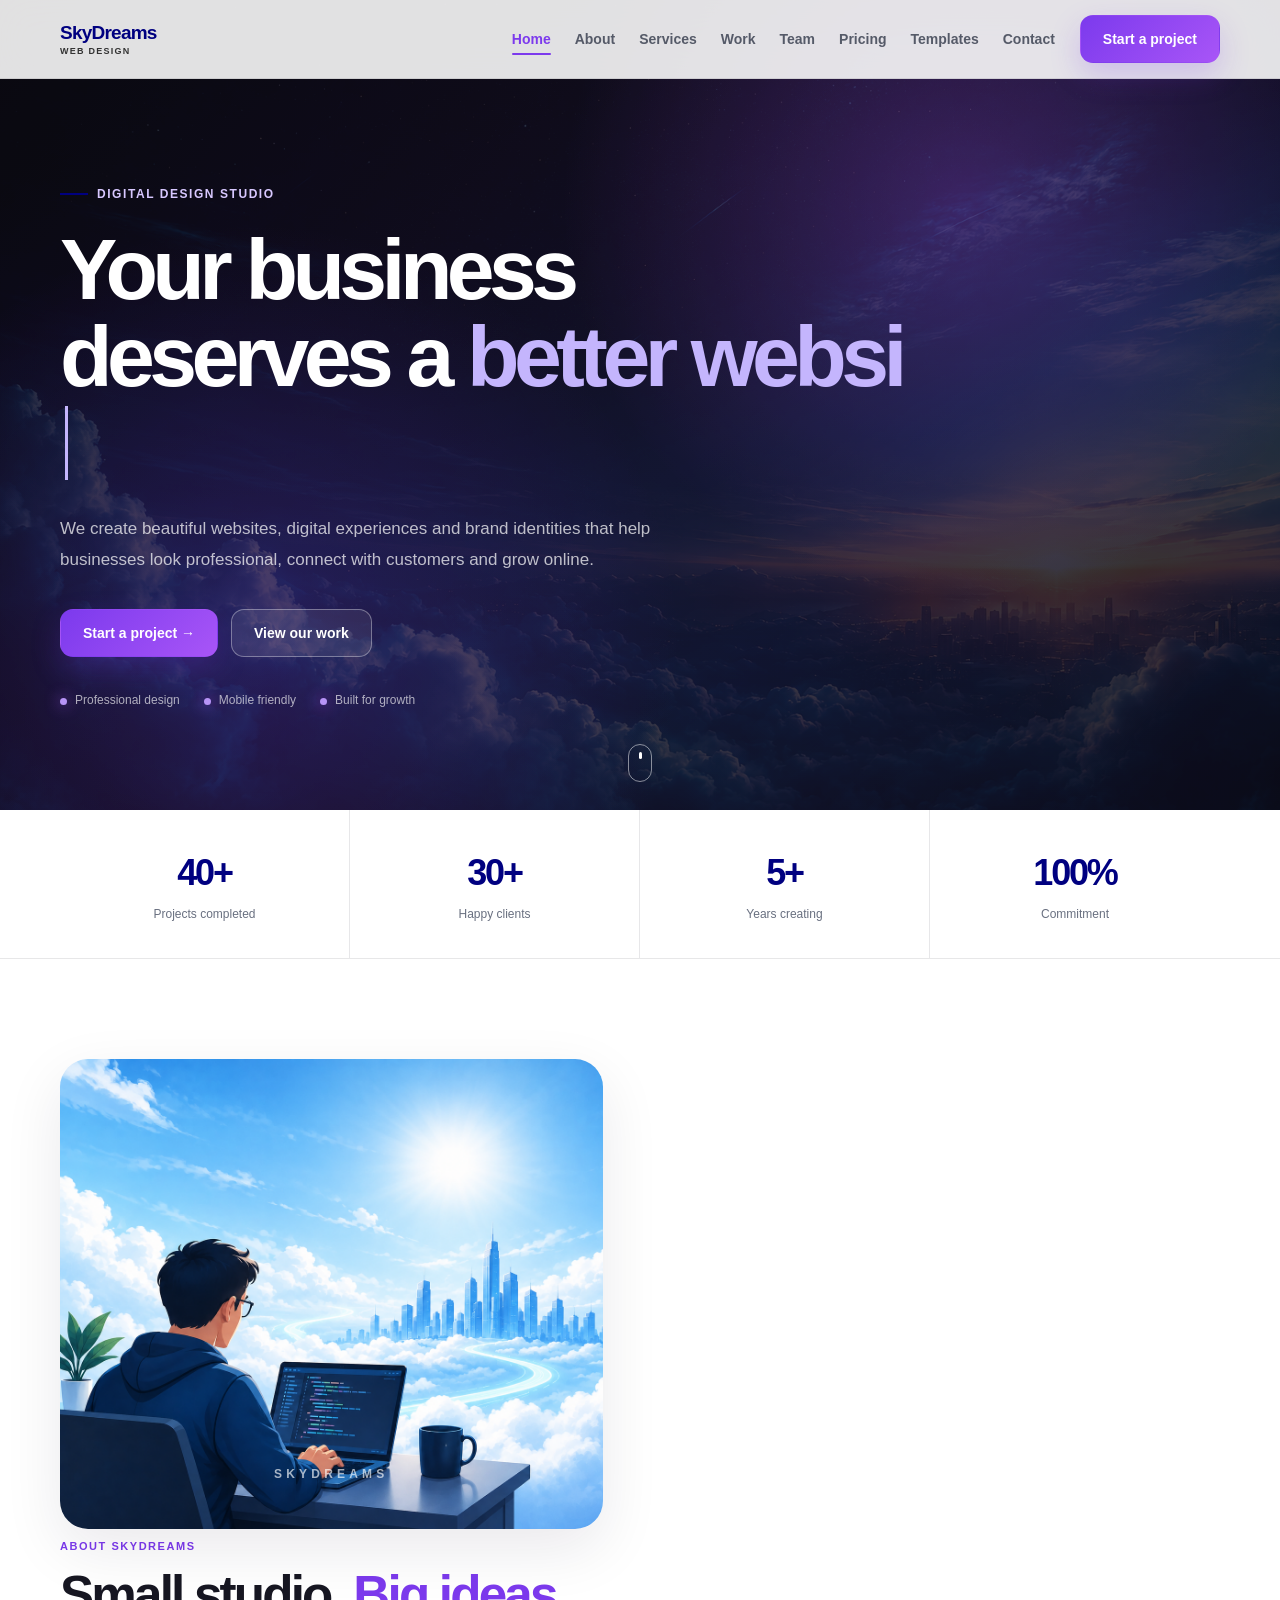
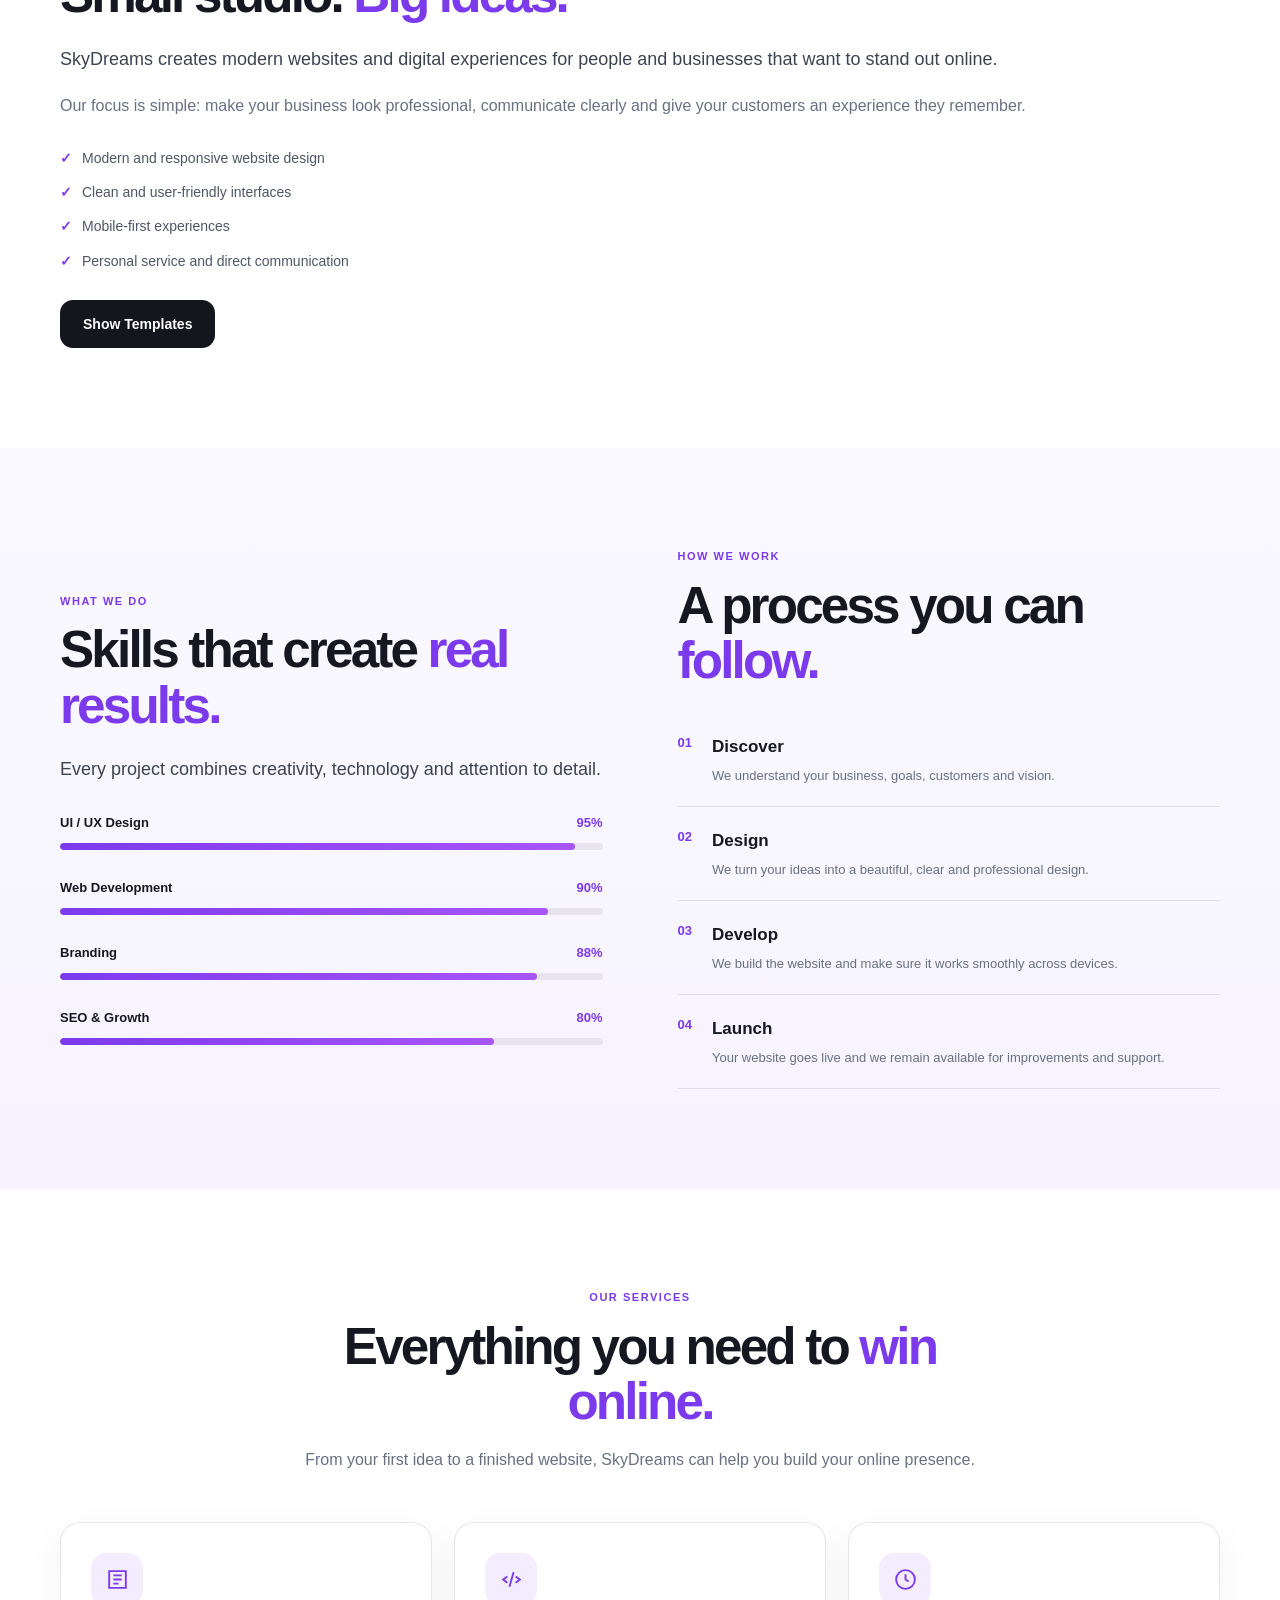
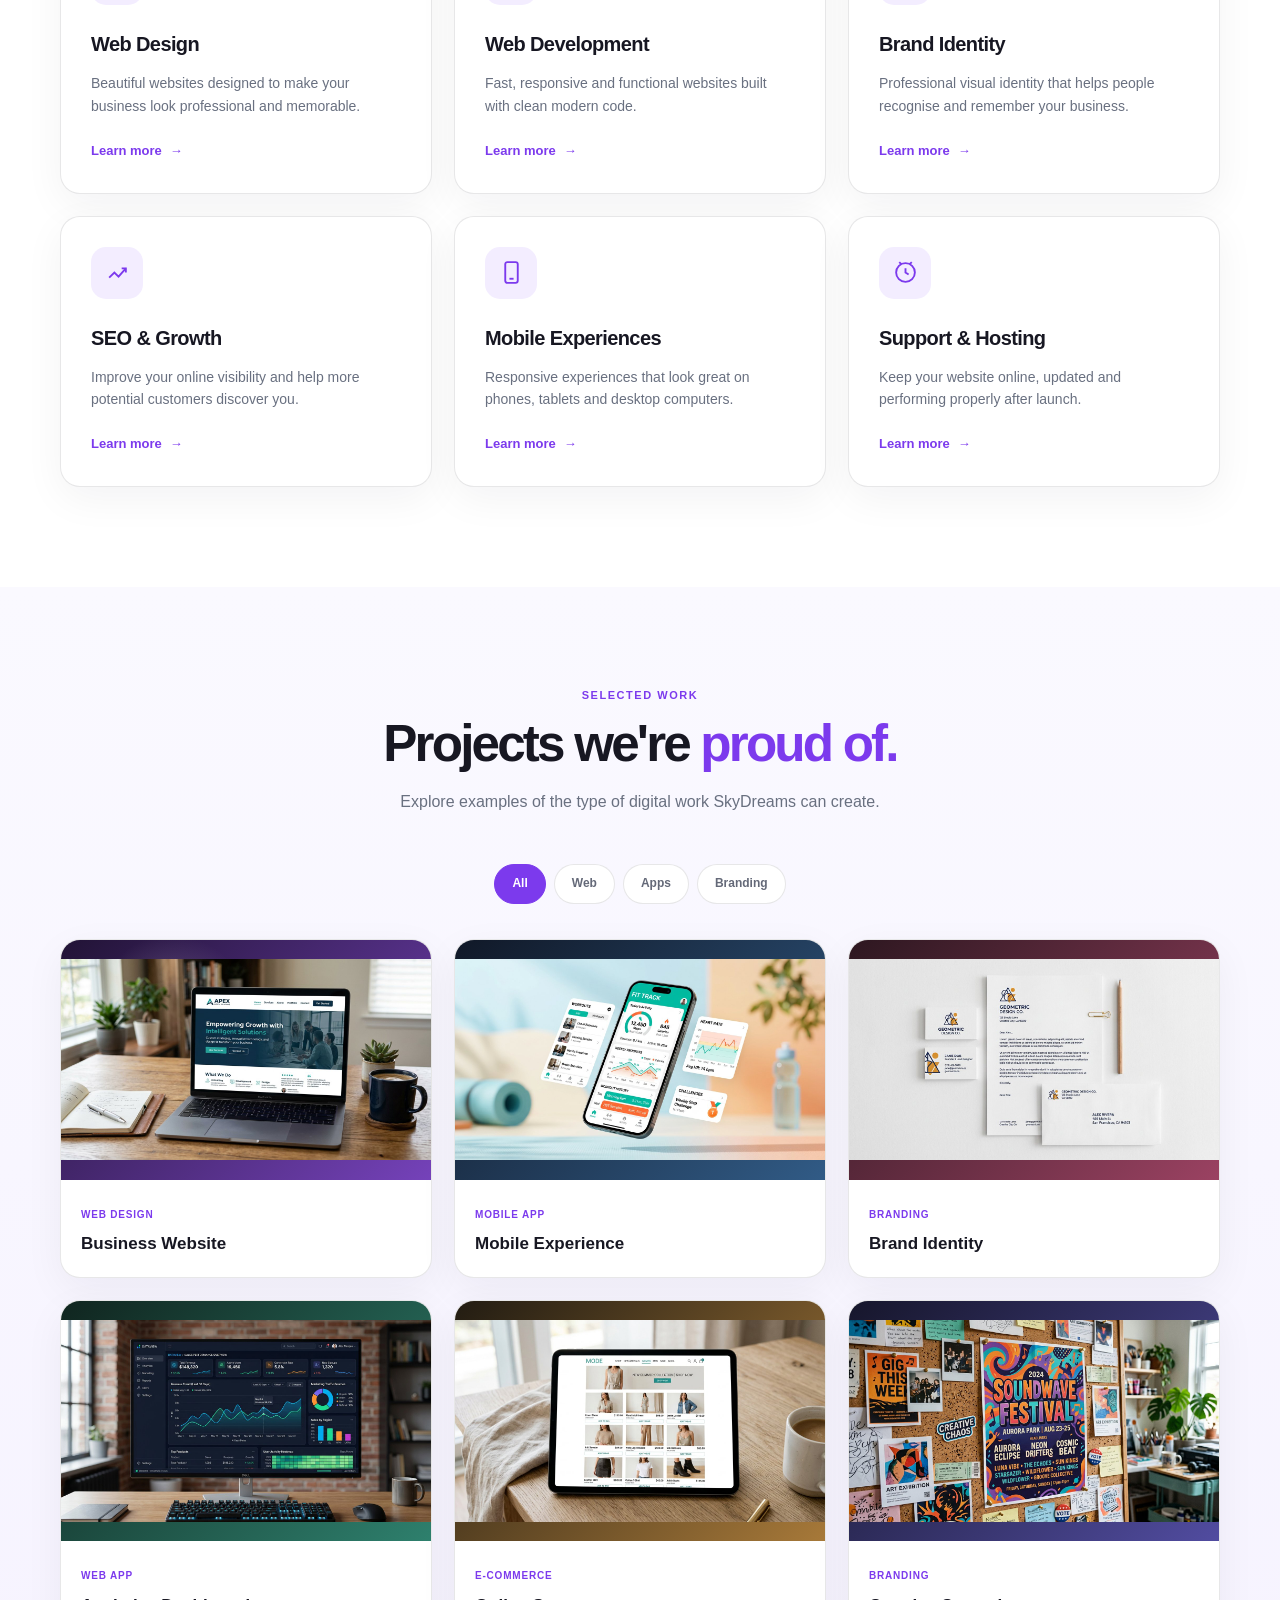
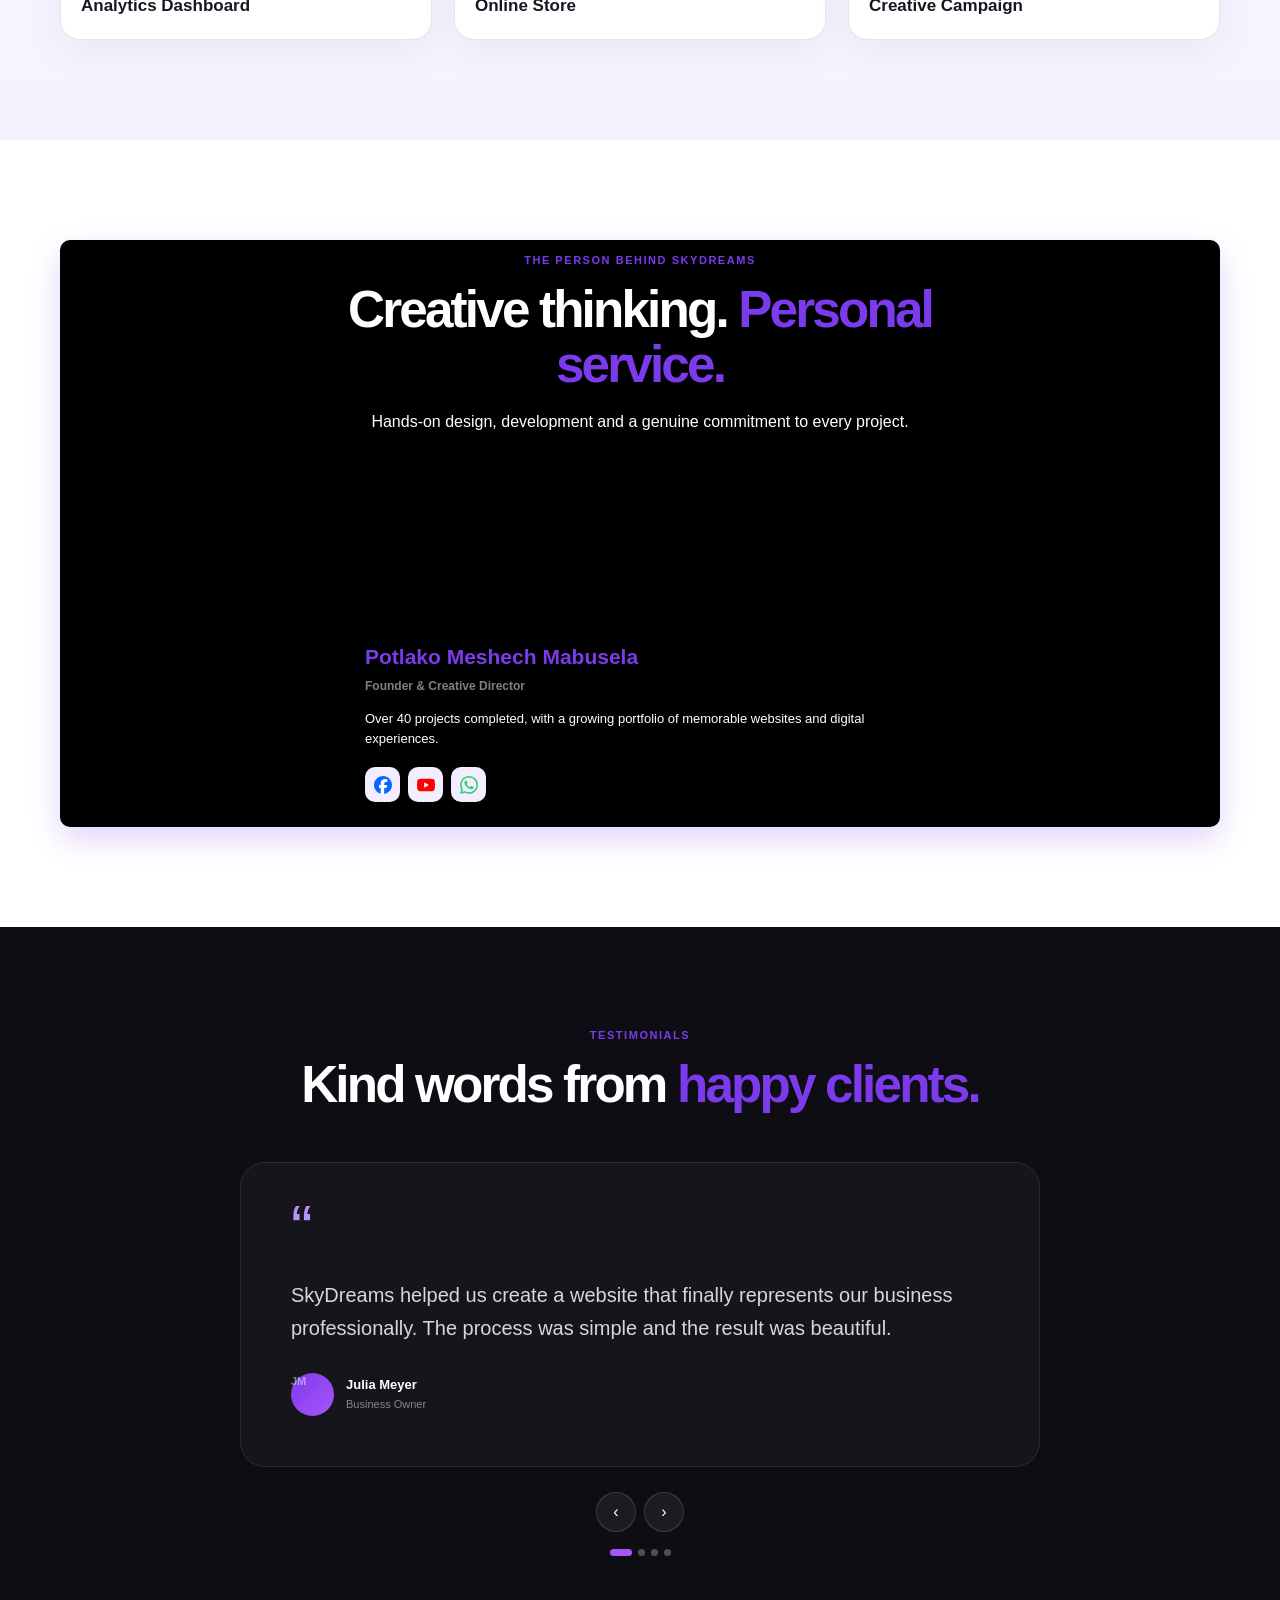
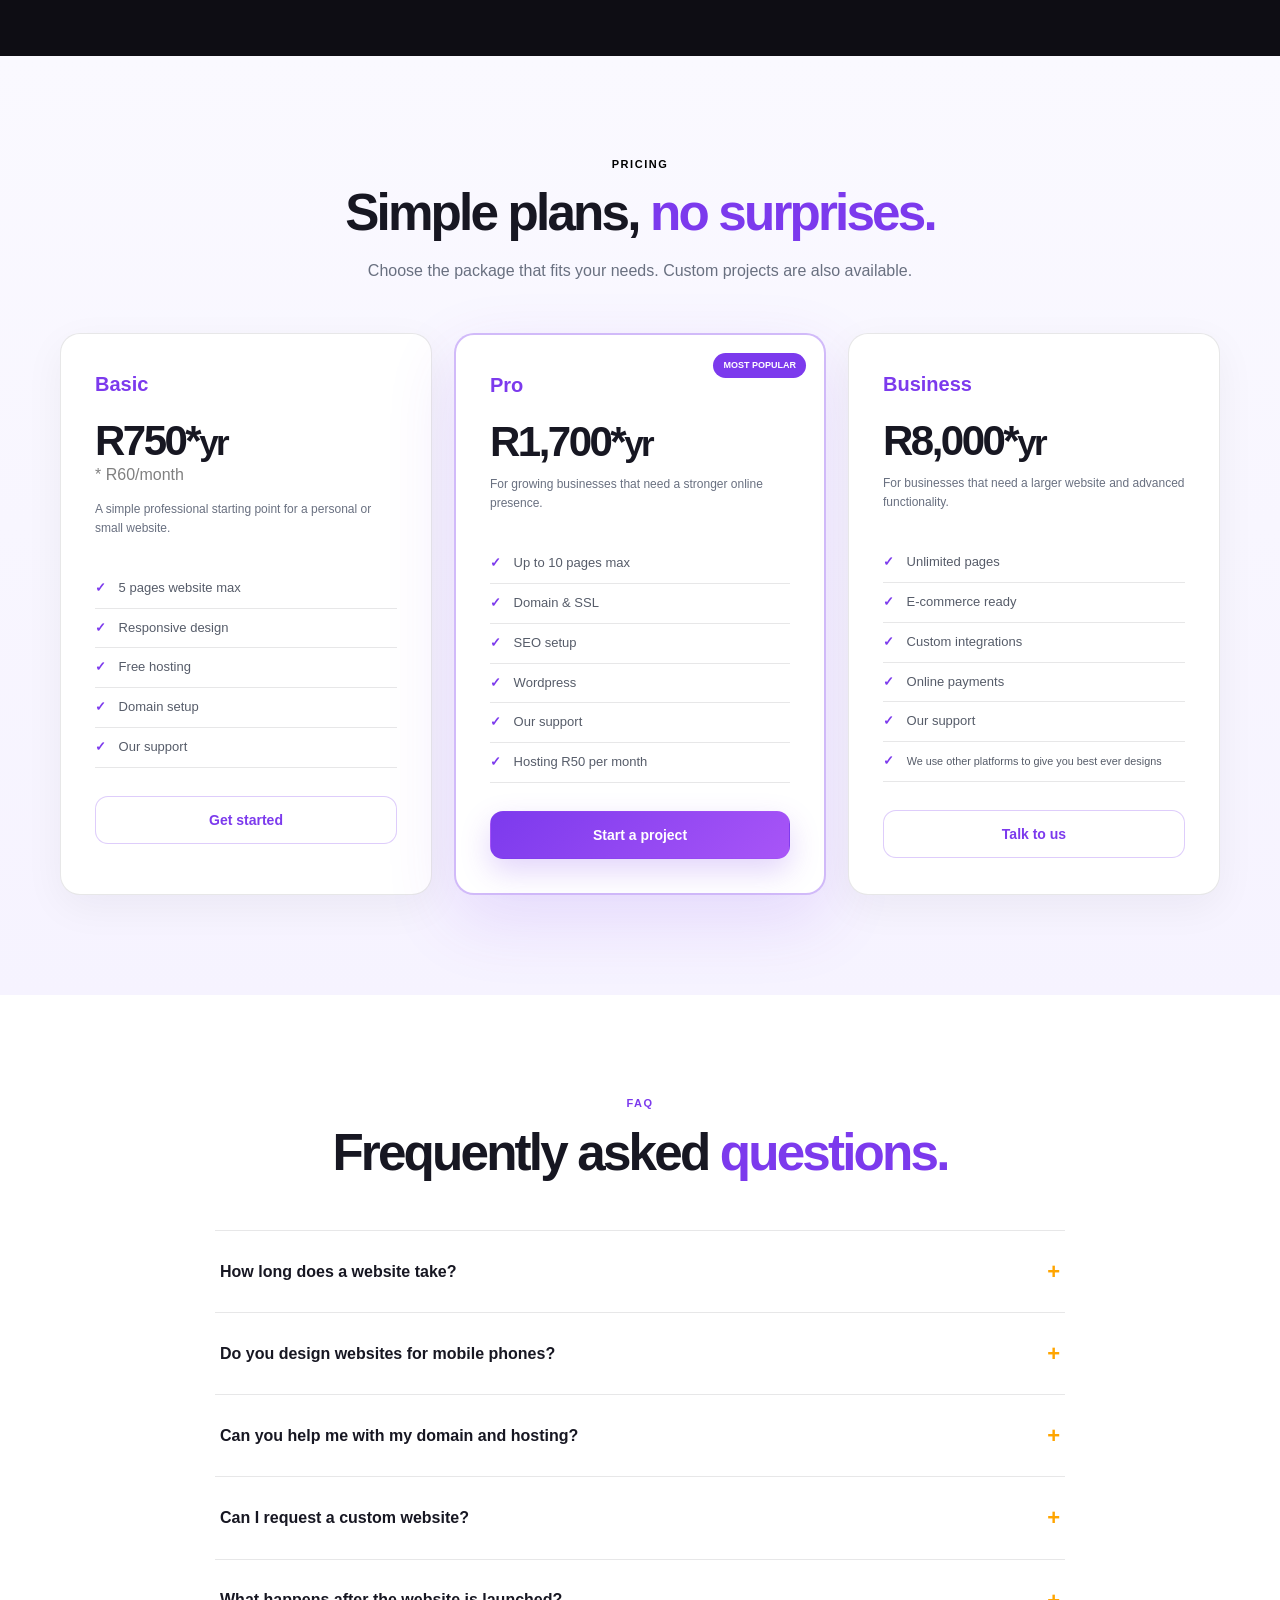
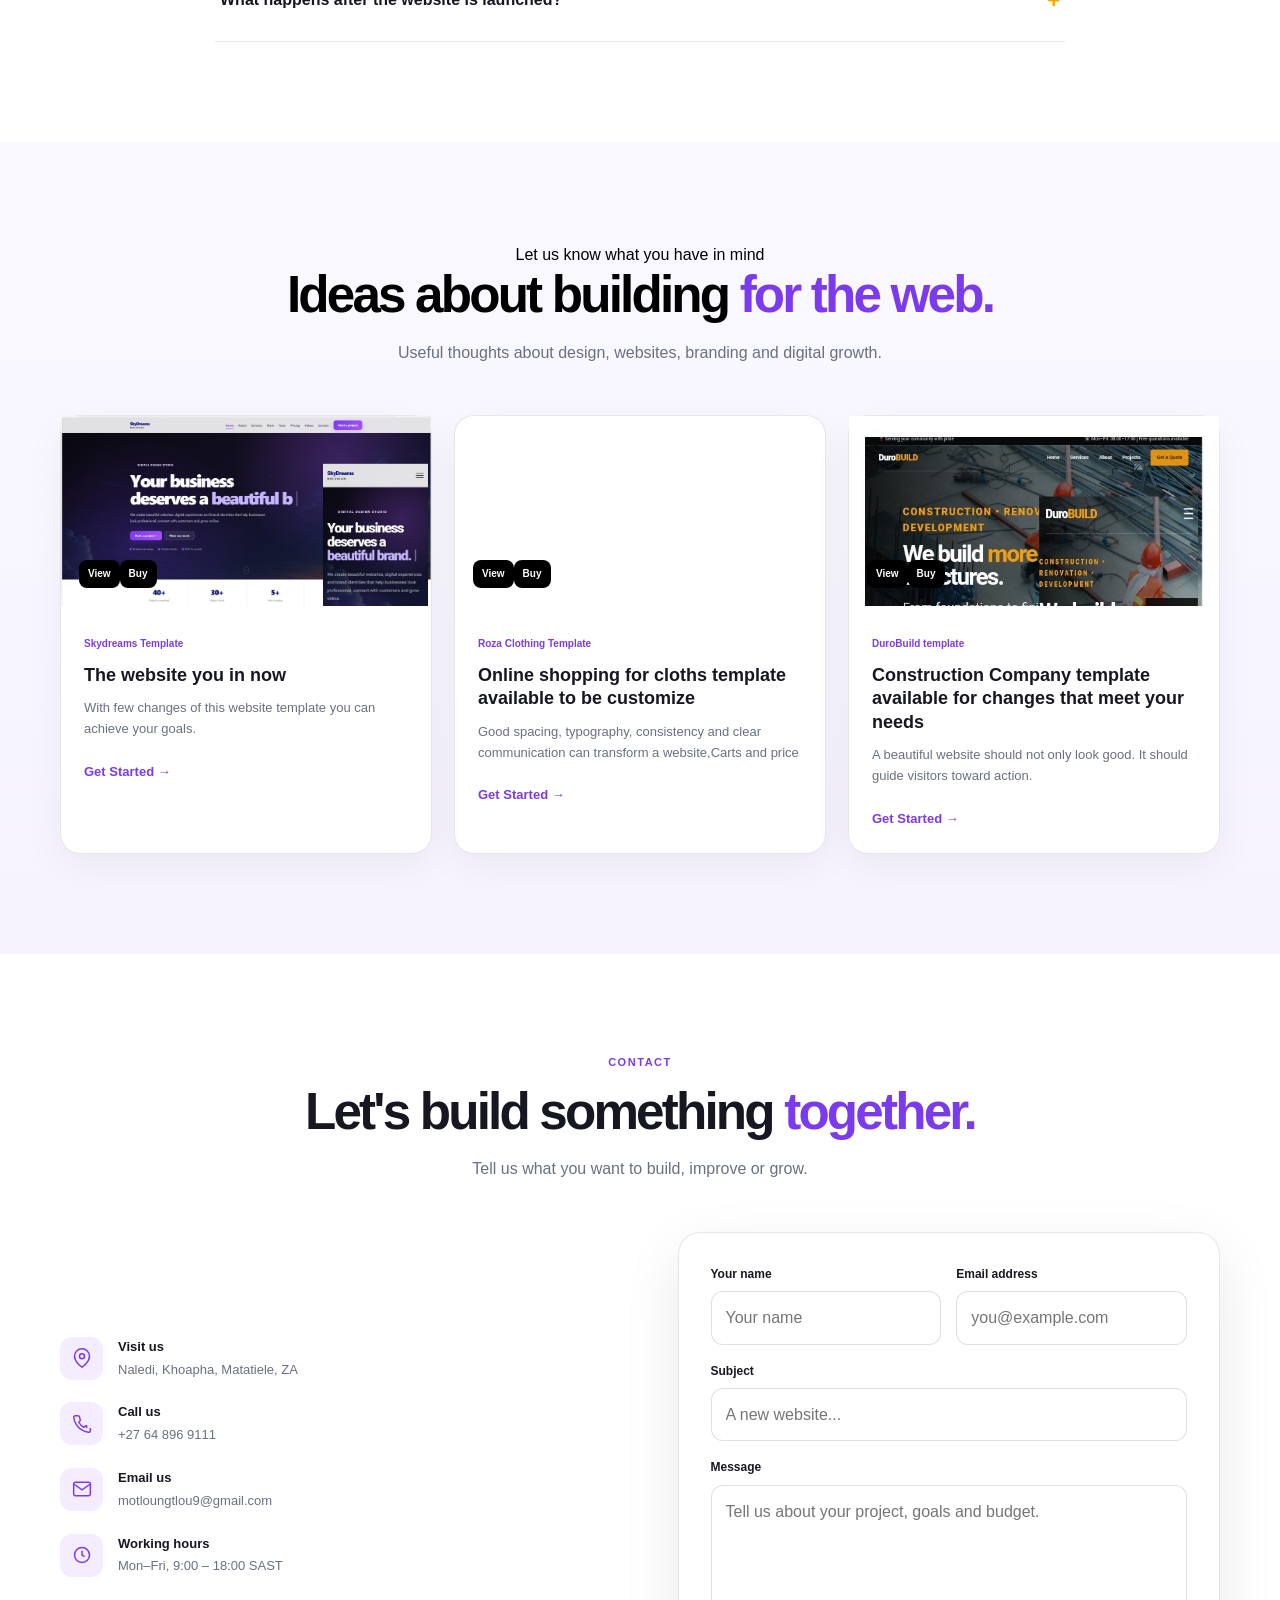
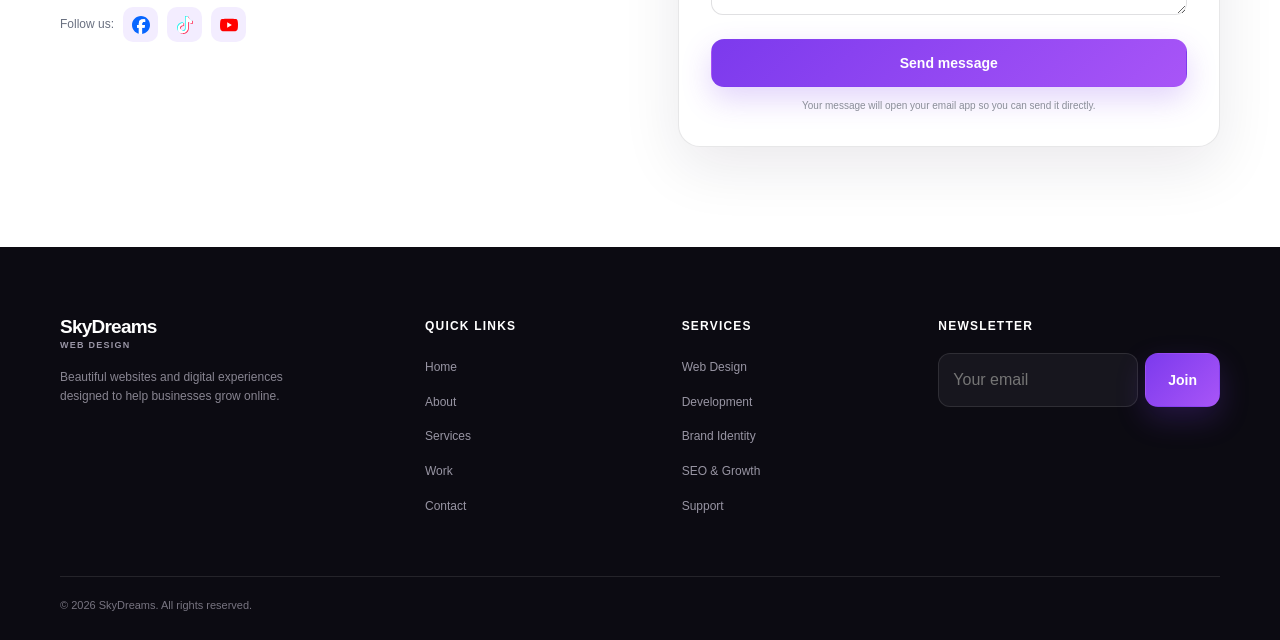
==== index.html @ dd213cd2 "Add files via upload" ====
<!DOCTYPE html>
<html lang="en">
<head>
<meta charset="UTF-8">
<meta name="viewport" content="width=device-width, initial-scale=1.0">
<meta name="description" content="SkyDreams Web Design — beautiful websites, development, branding and digital solutions.">
<title>SkyDreams | Web Design & Digital Solutions</title>

<style>
/* =========================================================
   SKYDREAMS — COMPLETE STANDALONE WEBSITE
   ========================================================= */

:root{
  --purple:#7c3aed;
  --purple2:#a855f7;
  --purple-light:#f3edff;
  --dark:#101018;
  --dark2:#181722;
  --text:#171722;
  --muted:#697080;
  --white:#fff;
  --line:rgba(20,20,35,.10);
  --shadow:0 20px 60px rgba(20,15,40,.09);
  --radius:20px;
}

*{
  box-sizing:border-box;
  margin:0;
  padding:0;
}

html{
  scroll-behavior:smooth;
}

body{
  font-family:
    Inter,
    -apple-system,
    BlinkMacSystemFont,
    "Segoe UI",
    Arial,
    sans-serif;
  color:var(--text);
  background:#fff;
  line-height:1.6;
}

a{
  color:inherit;
  text-decoration:none;
}

img{
  max-width:100%;
  display:block;
}

button,
input,
textarea{
  font:inherit;
}

.container{
  width:min(1160px,92%);
  margin:auto;
}

/* =========================================================
   PROGRESS BAR
   ========================================================= */

.progress-bar{
  position:fixed;
  top:0;
  left:0;
  width:100%;
  height:4px;
  background:transparent;
  z-index:9999;
}

.progress-fill{
  display:block;
  height:100%;
  width:0;
  background:linear-gradient(90deg,var(--purple),var(--purple2));
}

/* =========================================================
   HEADER
   ========================================================= */

.site-header{
  position:fixed;
  top:0;
  left:0;
  width:100%;
  z-index:1000;
  background:rgba(255,255,255,.88);
  backdrop-filter:blur(18px);
  -webkit-backdrop-filter:blur(18px);
  border-bottom:1px solid var(--line);
}

.nav-wrap{
  min-height:78px;
  display:flex;
  align-items:center;
  justify-content:space-between;
  gap:30px;
}

.brand{
  display:flex;
  align-items:center;
  gap:11px;
  flex-shrink:0;
}

.brand-mark{
  width:44px;
  height:44px;
  display:grid;
  place-items:center;
  border-radius:14px;
  color:#fff;
  font-size:14px;
  font-weight:900;
  letter-spacing:-.04em;
  background:linear-gradient(135deg,var(--purple),var(--purple2));
  box-shadow:0 10px 30px rgba(124,58,237,.25);
}

.brand-text{
  font-size:19px;
  font-weight:900;
  letter-spacing:-.04em;
  line-height:1;
}

.brand-text small{
  display:block;
  margin-top:5px;
  color:var(--muted);
  font-size:9px;
  font-weight:800;
  letter-spacing:.14em;
  text-transform:uppercase;
}

.main-nav{
  display:flex;
  align-items:center;
  gap:25px;
}

.nav-list{
  list-style:none;
  display:flex;
  align-items:center;
  gap:24px;
}

.nav-link{
  position:relative;
  color:#555a68;
  font-size:14px;
  font-weight:650;
  transition:.2s;
}

.nav-link:hover,
.nav-link.active{
  color:var(--purple);
}

.nav-link::after{
  content:"";
  position:absolute;
  left:0;
  bottom:-8px;
  width:0;
  height:2px;
  border-radius:10px;
  background:var(--purple);
  transition:.2s;
}

.nav-link:hover::after,
.nav-link.active::after{
  width:100%;
}

.nav-toggle{
  display:none;
  border:0;
  background:none;
  cursor:pointer;
}

.nav-toggle span{
  display:block;
  width:26px;
  height:2px;
  margin:5px 0;
  background:#111;
}

/* =========================================================
   BUTTONS
   ========================================================= */

.btn{
  display:inline-flex;
  align-items:center;
  justify-content:center;
  gap:8px;
  min-height:48px;
  padding:0 22px;
  border-radius:13px;
  border:1px solid transparent;
  cursor:pointer;
  font-size:14px;
  font-weight:800;
  transition:
    transform .2s,
    box-shadow .2s,
    background .2s;
}

.btn:hover{
  transform:translateY(-2px);
}

.btn-primary{
  color:#fff;
  background:linear-gradient(135deg,var(--purple),var(--purple2));
  box-shadow:0 12px 30px rgba(124,58,237,.22);
}

.btn-primary:hover{
  box-shadow:0 16px 36px rgba(124,58,237,.30);
}

.btn-ghost{
  color:#fff;
  border-color:rgba(255,255,255,.35);
  background:rgba(255,255,255,.08);
}

.btn-dark{
  color:#fff;
  background:#15151e;
}

.btn-outline{
  color:var(--purple);
  border-color:rgba(124,58,237,.25);
  background:#fff;
}

.btn-block{
  width:100%;
}

/* =========================================================
   HERO
   ========================================================= */

.hero{
  position:relative;
  min-height:810px;
  padding-top:78px;
  display:flex;
  align-items:center;
  overflow:hidden;
  background-image:url('hero.png');
  background-repeat: no-repeat;
}

.hero-bg{
  position:absolute;
  inset:0;
  background:
    radial-gradient(circle at 75% 25%,rgba(168,85,247,.32),transparent 35%),
    radial-gradient(circle at 20% 80%,rgba(124,58,237,.25),transparent 35%),
    linear-gradient(135deg,#0b0a10,#171223 55%,#0d0c14);
}

.hero-bg::before{
  content:"";
  position:absolute;
  inset:0;
  opacity:.16;
  background-image:url('hero.png');
  background-repeat: no-repeat;
  background-size: cover;
  width: 100%;
}

.hfero-overlay{
  position:absolute;
  inset:0;
  background:
    linear-gradient(90deg,rgba(8,7,14,.94),rgba(8,7,14,.68),rgba(8,7,14,.35));
}

.hero-content{
  position:relative;
  z-index:2;
  padding:80px 0;
  color:#fff;
}

.hero-kicker{
  display:inline-flex;
  align-items:center;
  gap:9px;
  margin-bottom:22px;
  color:#d8c8ff;
  font-size:12px;
  font-weight:800;
  letter-spacing:.13em;
  text-transform:uppercase;
}

.hero-kicker::before{
  content:"";
  width:28px;
  height:2px;
  background:navy;
}

.hero-title{
  max-width:850px;
  font-size:clamp(46px,7vw,86px);
  line-height:1.01;
  letter-spacing:-.065em;
  font-weight:900;
}

.typed-text{
  color:#c4b5fd;
}

.caret{
  display:inline-block;
  width:3px;
  height:.85em;
  margin-left:5px;
  vertical-align:-.08em;
  background:#c4b5fd;
  animation:blink .8s infinite;
}

@keyframes blink{
  50%{opacity:0}
}

.hero-sub{
  max-width:680px;
  margin-top:26px;
  color:rgba(255,255,255,.72);
  font-size:17px;
  line-height:1.85;
}

.hero-actions{
  display:flex;
  flex-wrap:wrap;
  gap:13px;
  margin-top:34px;
}

.hero-meta{
  list-style:none;
  display:flex;
  flex-wrap:wrap;
  gap:24px;
  margin-top:34px;
  color:rgba(255,255,255,.65);
  font-size:12px;
}

.hero-meta li{
  display:flex;
  align-items:center;
  gap:8px;
}

.meta-dot{
  width:7px;
  height:7px;
  border-radius:50%;
  background:#b794f6;
  box-shadow:0 0 15px #a855f7;
}

.scroll-hint{
  position:absolute;
  z-index:3;
  bottom:28px;
  left:50%;
  transform:translateX(-50%);
}

.mouse{
  display:block;
  width:24px;
  height:38px;
  border:1px solid rgba(255,255,255,.5);
  border-radius:20px;
  padding-top:7px;
}

.wheel{
  display:block;
  width:3px;
  height:7px;
  margin:auto;
  border-radius:5px;
  background:#fff;
  animation:scrollwheel 1.4s infinite;
}

@keyframes scrollwheel{
  0%{transform:translateY(0);opacity:1}
  100%{transform:translateY(12px);opacity:0}
}

/* =========================================================
   STATS
   ========================================================= */

.stats-strip{
  border-bottom:1px solid var(--line);
  background:#fff;
}

.stats-grid{
  display:grid;
  grid-template-columns:repeat(4,1fr);
}

.stat-item{
  padding:34px 20px;
  text-align:center;
  border-right:1px solid var(--line);
}

.stat-item:last-child{
  border-right:0;
}

.stat-num{
  font-size:36px;
  font-weight:900;
  letter-spacing:-.06em;
}

.stat-label{
  color:var(--muted);
  font-size:12px;
  margin-top:3px;
}

/* =========================================================
   SECTIONS
   ========================================================= */

.section{
  padding:100px 0;
}

.section-alt{
  background:linear-gradient(180deg,#faf9ff,#f6f3ff);
}

.section-head{
  max-width:720px;
  margin:0 auto 50px;
  text-align:center;
}

.eyebrow{
  display:block;
  margin-bottom:12px;
  color:var(--purple);
  font-size:11px;
  font-weight:900;
  letter-spacing:.14em;
  text-transform:uppercase;
}

.section-title{
  font-size:clamp(32px,4vw,52px);
  line-height:1.08;
  letter-spacing:-.055em;
  font-weight:900;
}

.section-head p{
  margin-top:17px;
  color:var(--muted);
}

.accent{
  color:var(--purple);
}

/* =========================================================
   ABOUT
   ========================================================= */

.split{
  display:grid;
  grid-template-columns:1fr 1fr;
  gap:75px;
  align-items:center;
}

.media-frame{
  position:relative;
  min-height:470px;
  border-radius:28px;
  overflow:hidden;
  background:
    radial-gradient(circle at 30% 30%,#c4b5fd,transparent 30%),
    linear-gradient(135deg,#171225,#45227c);
  box-shadow:var(--shadow);
}


.media-frame::after{
  content:"SKYDREAMS";
  position:absolute;
  left:50%;
  bottom:45px;
  transform:translateX(-50%);
  color:rgba(255,255,255,.65);
  font-size:12px;
  font-weight:800;
  letter-spacing:.35em;
}



.exp-num{
  font-size:28px;
  font-weight:900;
}

.exp-text{
  color:rgba(255,255,255,.7);
  font-size:11px;
  line-height:1.3;
}

.lead{
  margin-top:20px;
  color:#3e4350;
  font-size:18px;
  line-height:1.8;
}

.split-body > p:not(.lead){
  margin-top:18px;
  color:var(--muted);
}

.check-list{
  list-style:none;
  margin:28px 0;
  display:grid;
  gap:12px;
}

.check-list li{
  display:flex;
  gap:10px;
  color:#505665;
  font-size:14px;
}

.check-list li::before{
  content:"✓";
  color:var(--purple);
  font-weight:900;
}

/* =========================================================
   SKILLS
   ========================================================= */

.skill{
  margin-top:28px;
}

.skill-head{
  display:flex;
  justify-content:space-between;
  margin-bottom:9px;
  font-size:13px;
  font-weight:750;
}

.skill-val{
  color:var(--purple);
}

.skill-track{
  height:7px;
  overflow:hidden;
  border-radius:20px;
  background:#e8e4ef;
}

.skill-fill{
  display:block;
  width:0;
  height:100%;
  border-radius:20px;
  background:linear-gradient(90deg,var(--purple),var(--purple2));
  transition:width 1.2s ease;
}

.steps{
  list-style:none;
  margin-top:25px;
}

.step{
  display:flex;
  gap:20px;
  padding:20px 0;
  border-bottom:1px solid var(--line);
}

.step-num{
  color:var(--purple);
  font-weight:900;
  font-size:13px;
}

.step-body h3{
  font-size:17px;
}

.step-body p{
  margin-top:5px;
  color:var(--muted);
  font-size:13px;
}

/* =========================================================
   CARDS
   ========================================================= */

.grid{
  display:grid;
  gap:22px;
}

.grid-3{
  grid-template-columns:repeat(3,1fr);
}

.card{
  border:1px solid var(--line);
  border-radius:var(--radius);
  background:#fff;
  box-shadow:0 12px 40px rgba(20,15,40,.05);
}

.card:hover{
  transform:translateY(-5px);
  box-shadow:0 22px 55px rgba(20,15,40,.11);
  border-color:rgba(124,58,237,.20);
}

.service-card{
  padding:30px;
  transition:.25s;
}

.card-icon{
  width:52px;
  height:52px;
  display:grid;
  place-items:center;
  margin-bottom:23px;
  color:var(--purple);
  border-radius:15px;
  background:var(--purple-light);
}

.card-icon svg{
  width:25px;
  height:25px;
}

.service-card h3{
  font-size:20px;
  letter-spacing:-.03em;
}

.service-card p{
  margin:12px 0 20px;
  color:var(--muted);
  font-size:14px;
}

.card-link{
  display:inline-flex;
  align-items:center;
  gap:8px;
  color:var(--purple);
  font-size:13px;
  font-weight:800;
}

.arrow{
  transition:.2s;
}

.card-link:hover .arrow{
  transform:translateX(4px);
}

/* =========================================================
   WORK
   ========================================================= */

.filters{
  display:flex;
  justify-content:center;
  flex-wrap:wrap;
  gap:8px;
  margin-bottom:35px;
}

.filter-btn{
  border:1px solid var(--line);
  border-radius:999px;
  padding:9px 17px;
  color:#646978;
  background:#fff;
  cursor:pointer;
  font-size:12px;
  font-weight:750;
}

.filter-btn.active,
.filter-btn:hover{
  color:#fff;
  border-color:var(--purple);
  background:var(--purple);
}

.work-item{
  overflow:hidden;
  cursor:pointer;
}

.work-thumb{
  position:relative;
  height:240px;
  display:grid;
  place-items:center;
  overflow:hidden;
  color:#fff;
  background:
    radial-gradient(circle at 30% 30%,rgba(255,255,255,.22),transparent 25%),
    linear-gradient(135deg,#211335,#7542ba);
}

.work-item:nth-child(2) .work-thumb{
  background:linear-gradient(135deg,#101827,#315b86);
}

.work-item:nth-child(3) .work-thumb{
  background:linear-gradient(135deg,#2d1720,#9b4262);
}

.work-item:nth-child(4) .work-thumb{
  background:linear-gradient(135deg,#10251f,#2e806d);
}

.work-item:nth-child(5) .work-thumb{
  background:linear-gradient(135deg,#221c12,#a77939);
}

.work-item:nth-child(6) .work-thumb{
  background:linear-gradient(135deg,#16162b,#514ca0);
}

.work-thumb::before{
 
  font-size:85px;
  font-weight:900;
  opacity:.15;
}

.work-zoom{
  position:absolute;
  right:18px;
  top:18px;
  width:38px;
  height:38px;
  display:grid;
  place-items:center;
  border-radius:50%;
  background:rgba(255,255,255,.17);
  backdrop-filter:blur(8px);
  font-size:24px;
}

.work-caption{
  padding:20px;
}

.work-tag{
  color:var(--purple);
  font-size:10px;
  font-weight:850;
  letter-spacing:.08em;
  text-transform:uppercase;
}

.work-caption h3{
  margin-top:5px;
  font-size:17px;
}

/* =========================================================
   TEAM
   ========================================================= */

.team-grid{
  max-width:600px;
  margin:auto;
}

.team-card{
  overflow:hidden;
  transition:.25s;
}

.team-photo{
  min-height:130px;
  display:grid;
  place-items:center;
  color:#fff;


 background-size: cover;
 width: 40%;
 background-repeat: no-repeat;
}

.team-initials{
  width:150px;
  height:150px;
  display:grid;
  place-items:center;
  border-radius:50%;
  color:#fff;
  border:1px solid rgba(255,255,255,.25);
  background:rgba(255,255,255,.12);
  font-size:45px;
  font-weight:900;
}

.team-body{
  padding:25px;
}

.team-body h3{
  font-size:21px;
}

.team-role{
  display:block;
  margin-top:4px;
  color:var(--purple);
  font-size:12px;
  font-weight:800;
}

.team-body p{
  margin-top:12px;
  color:var(--muted);
  font-size:13px;
}

.team-socials{
  display:flex;
  gap:8px;
  margin-top:17px;
}

.team-socials a{
  width:35px;
  height:35px;
  display:grid;
  place-items:center;
  border-radius:10px;
  color:var(--purple);
  background:var(--purple-light);
  font-size:13px;
  font-weight:900;
}

/* =========================================================
   TESTIMONIALS
   ========================================================= */

.section-testimonials{
  background:#0e0d14;
  color:#fff;
}

.testimonial{
  position:relative;
  max-width:800px;
  min-height:270px;
  margin:auto;
  padding:50px;
  border:1px solid rgba(255,255,255,.09);
  border-radius:25px;
  background:rgba(255,255,255,.035);
}

.quote-mark{
  color:#b794f6;
  font-size:65px;
  line-height:.5;
}

.testimonial blockquote{
  margin:20px 0 28px;
  color:rgba(255,255,255,.83);
  font-size:20px;
  line-height:1.65;
}

.slide-person{
  display:flex;
  align-items:center;
  gap:12px;
}

.avatar{
  width:43px;
  height:43px;
  display:grid;
  place-items:center;
  border-radius:50%;
  color:#fff;
  background:linear-gradient(135deg,var(--purple),var(--purple2));
  font-size:12px;
  font-weight:900;
}

.slide-person strong{
  display:block;
  font-size:13px;
}

.slide-person span{
  display:block;
  color:rgba(255,255,255,.48);
  font-size:11px;
}

.slider-controls{
  display:flex;
  justify-content:center;
  gap:8px;
  margin-top:25px;
}

.slide-btn{
  width:40px;
  height:40px;
  border:1px solid rgba(255,255,255,.15);
  border-radius:50%;
  color:#fff;
  background:rgba(255,255,255,.06);
  cursor:pointer;
}

.dots{
  display:flex;
  justify-content:center;
  gap:6px;
  margin-top:17px;
}

.dot{
  width:7px;
  height:7px;
  border-radius:50%;
  background:#514d5d;
  cursor:pointer;
}

.dot.active{
  width:22px;
  border-radius:10px;
  background:#a855f7;
}

/* =========================================================
   PRICING
   ========================================================= */

.pricing-grid{
  align-items:stretch;
}

.price-card{
  position:relative;
  padding:34px;
  transition:.25s;
}

.price-card.featured{
  border:2px solid rgba(124,58,237,.35);
  box-shadow:0 25px 70px rgba(124,58,237,.14);
}

.ribbon{
  position:absolute;
  top:18px;
  right:18px;
  padding:5px 10px;
  border-radius:999px;
  color:#fff;
  background:var(--purple);
  font-size:9px;
  font-weight:850;
  text-transform:uppercase;
}

.price-card h3{
  font-size:20px;
}

.price{
  margin-top:20px;
  font-size:42px;
  line-height:1;
  font-weight:900;
  letter-spacing:-.06em;
}

.price-note{
  min-height:44px;
  margin:12px 0 25px;
  color:var(--muted);
  font-size:12px;
}

.price-list{
  list-style:none;
  margin-bottom:28px;
}

.price-list li{
  padding:9px 0;
  border-bottom:1px solid var(--line);
  color:#565c69;
  font-size:13px;
}

.price-list li::before{
  content:"✓";
  margin-right:9px;
  color:var(--purple);
  font-weight:900;
}

/* =========================================================
   FAQ
   ========================================================= */

.container-narrow{
  max-width:850px;
}

.faq-list{
  border-top:1px solid var(--line);
}

.faq-item{
  border-bottom:1px solid var(--line);
}

.faq-q{
  width:100%;
  display:flex;
  align-items:center;
  justify-content:space-between;
  gap:20px;
  padding:23px 5px;
  border:0;
  background:none;
  cursor:pointer;
  text-align:left;
  color:var(--text);
  font-weight:750;
}

.faq-icon{
  color:var(--purple);
  font-size:22px;
  transition:.2s;
}

.faq-item.open .faq-icon{
  transform:rotate(45deg);
}

.faq-a{
  max-height:0;
  overflow:hidden;
  transition:max-height .3s ease;
}

.faq-a-inner{
  padding:0 5px 22px;
  color:var(--muted);
  font-size:14px;
}

/* =========================================================
   BLOG
   ========================================================= */

.blog-cover{
  height:190px;
  display:flex;
  align-items:flex-end;
  padding:18px;
  color:#fff;
  background:
    radial-gradient(circle at 70% 20%,rgba(255,255,255,.3),transparent 20%),
    linear-gradient(135deg,#34205c,#9d70e4);
}

.blog-card:nth-child(2) .blog-cover{
  background:linear-gradient(135deg,#173449,#4d9ac1);
}

.blog-card:nth-child(3) .blog-cover{
  background:linear-gradient(135deg,#3a1e2e,#b25a7d);
}

.blog-cover span{
  padding:6px 9px;
  border-radius:8px;
  background:rgba(0,0,0,.25);
  font-size:10px;
  font-weight:750;
}

.blog-body{
  padding:23px;
}

.blog-date{
  color:var(--purple);
  font-size:10px;
  font-weight:800;
}

.blog-body h3{
  margin-top:9px;
  font-size:18px;
  line-height:1.3;
}

.blog-body p{
  margin:11px 0 18px;
  color:var(--muted);
  font-size:13px;
}

/* =========================================================
   CONTACT
   ========================================================= */

.contact-list{
  list-style:none;
  display:grid;
  gap:22px;
}

.contact-list li{
  display:flex;
  align-items:flex-start;
  gap:15px;
}

.contact-icon{
  width:43px;
  height:43px;
  flex-shrink:0;
  display:grid;
  place-items:center;
  border-radius:12px;
  color:var(--purple);
  background:var(--purple-light);
}

.contact-icon svg{
  width:20px;
  height:20px;
}

.contact-list strong{
  display:block;
  font-size:13px;
}

.contact-list span:not(.contact-icon){
  display:block;
  margin-top:2px;
  color:var(--muted);
  font-size:13px;
}

.contact-socials{
  display:flex;
  align-items:center;
  gap:9px;
  margin-top:30px;
  color:var(--muted);
  font-size:12px;
}

.soc{
  width:35px;
  height:35px;
  display:grid;
  place-items:center;
  border-radius:10px;
  color:var(--purple);
  background:var(--purple-light);
}

.form{
  padding:32px;
  border:1px solid var(--line);
  border-radius:22px;
  background:#fff;
  box-shadow:var(--shadow);
}

.form-row{
  display:grid;
  grid-template-columns:1fr 1fr;
  gap:15px;
}

.form-field{
  margin-bottom:17px;
}

.form-field label{
  display:block;
  margin-bottom:7px;
  font-size:12px;
  font-weight:750;
}

.form-field input,
.form-field textarea,
.news-form input{
  width:100%;
  border:1px solid rgba(20,20,35,.13);
  border-radius:12px;
  outline:none;
  padding:13px 14px;
  color:var(--text);
  background:#fff;
  transition:.2s;
}

.form-field textarea{
  resize:vertical;
  min-height:130px;
}

.form-field input:focus,
.form-field textarea:focus,
.news-form input:focus{
  border-color:var(--purple);
  box-shadow:0 0 0 4px rgba(124,58,237,.09);
}

.error-msg{
  display:block;
  color:#dc2626;
  font-size:10px;
}

.form-hint{
  margin-top:11px;
  text-align:center;
  color:#8a8e98;
  font-size:10px;
}

.form-success{
  padding:45px 30px;
  border:1px solid var(--line);
  border-radius:22px;
  text-align:center;
  background:#fff;
  box-shadow:var(--shadow);
}

.success-check{
  width:55px;
  height:55px;
  display:grid;
  place-items:center;
  margin:0 auto 17px;
  border-radius:50%;
  color:#fff;
  background:#16a34a;
  font-size:25px;
}

.form-success h3{
  font-size:24px;
}

.form-success p{
  margin:10px 0 20px;
  color:var(--muted);
}

/* =========================================================
   FOOTER
   ========================================================= */

.site-footer{
  padding:70px 0 25px;
  color:#fff;
  background:#0c0b12;
}

.footer-grid{
  display:grid;
  grid-template-columns:1.5fr 1fr 1fr 1.3fr;
  gap:40px;
}

.footer-col h4{
  margin-bottom:17px;
  font-size:12px;
  text-transform:uppercase;
  letter-spacing:.1em;
}

.footer-col ul{
  list-style:none;
}

.footer-col li{
  margin:9px 0;
}

.footer-col li a{
  color:#9895a3;
  font-size:12px;
  transition:.2s;
}

.footer-col li a:hover{
  color:#fff;
}

.footer-about p{
  max-width:260px;
  margin-top:18px;
  color:#888591;
  font-size:12px;
}

.footer-about .brand-text{
  color:#fff;
}

.footer-about .brand-text small{
  color:#9995a5;
}

.news-form{
  display:flex;
  gap:7px;
}

.news-form input{
  min-width:0;
  background:#17161e;
  border-color:rgba(255,255,255,.1);
  color:#fff;
}

.news-msg{
  margin-top:8px;
  color:#a7f3d0;
  font-size:10px;
}

.footer-bottom{
  margin-top:50px;
  padding-top:20px;
  border-top:1px solid rgba(255,255,255,.1);
  color:#777480;
  font-size:11px;
}

/* =========================================================
   BACK TO TOP
   ========================================================= */

.to-top{
  position:fixed;
  right:22px;
  bottom:22px;
  z-index:900;
  width:45px;
  height:45px;
  display:grid;
  place-items:center;
  border-radius:14px;
  color:#fff;
  background:var(--purple);
  box-shadow:0 12px 30px rgba(124,58,237,.25);
  opacity:0;
  visibility:hidden;
  transform:translateY(15px);
  transition:.25s;
}

.to-top.show{
  opacity:1;
  visibility:visible;
  transform:none;
}

/* =========================================================
   LIGHTBOX
   ========================================================= */

.lightbox{
  position:fixed;
  inset:0;
  z-index:3000;
  display:none;
  place-items:center;
  padding:30px;
  background:rgba(5,4,10,.92);
}

.lightbox.show{
  display:grid;
}

.lightbox-inner{
  width:min(850px,100%);
  padding:35px;
  border-radius:25px;
  color:#fff;
  background:#16141f;
  text-align:center;
}

.lightbox-visual{
  height:350px;
  display:grid;
  place-items:center;
  border-radius:18px;
  background:linear-gradient(135deg,#24153b,#7443ae);
}

.lightbox-visual span{
  color:rgba(255,255,255,.18);
  font-size:120px;
  font-weight:900;
}

.lightbox h3{
  margin-top:20px;
}

.lightbox p{
  margin-top:7px;
  color:#aaa6b5;
  font-size:13px;
}

.lb-btn{
  position:absolute;
  border:0;
  cursor:pointer;
  color:#fff;
  background:rgba(255,255,255,.1);
}

.lb-close{
  top:20px;
  right:25px;
  width:45px;
  height:45px;
  border-radius:50%;
  font-size:22px;
}

.lb-prev,
.lb-next{
  top:50%;
  width:48px;
  height:48px;
  border-radius:50%;
  font-size:30px;
}

.lb-prev{
  left:20px;
}

.lb-next{
  right:20px;
}

/* =========================================================
   REVEAL ANIMATION
   ========================================================= */

.reveal{
  opacity:0;
  transform:translateY(25px);
  transition:
    opacity .7s ease,
    transform .7s ease;
}

.reveal.visible{
  opacity:1;
  transform:none;
}

/* =========================================================
   MOBILE
   ========================================================= */

@media(max-width:900px){

  .nav-toggle{
    display:block;
  }

  .main-nav{
    position:absolute;
    left:4%;
    right:4%;
    top:86px;
    display:none;
    flex-direction:column;
    align-items:stretch;
    padding:20px;
    border:1px solid var(--line);
    border-radius:18px;
    background:#fff;
    box-shadow:var(--shadow);
  }

  .main-nav.open{
    display:flex;
  }

  .nav-list{
    flex-direction:column;
    align-items:stretch;
    gap:0;
  }

  .nav-link{
    display:block;
    padding:12px 5px;
  }

  .nav-link::after{
    display:none;
  }

  .nav-cta{
    margin-top:10px;
  }

  .split{
    grid-template-columns:1fr;
    gap:45px;
  }

  .grid-3{
    grid-template-columns:1fr 1fr;
  }

  .footer-grid{
    grid-template-columns:1fr 1fr;
  }
}

@media(max-width:600px){

  .container{
    width:min(92%,500px);
  }

  .hero{
    min-height:700px;
  }

  .hero-content{
    padding-top:70px;
  }

  .hero-title{
    font-size:47px;
  }

  .hero-sub{
    font-size:15px;
  }

  .hero-meta{
    display:grid;
    gap:10px;
  }

  .stats-grid{
    grid-template-columns:1fr 1fr;
  }

  .stat-item{
    border-bottom:1px solid var(--line);
  }

  .section{
    padding:70px 0;
  }

  .media-frame{
    min-height:350px;
  }

  .grid-3{
    grid-template-columns:1fr;
  }

  .form-row{
    grid-template-columns:1fr;
    gap:0;
  }

  .testimonial{
    padding:30px;
  }

  .testimonial blockquote{
    font-size:17px;
  }

  .footer-grid{
    grid-template-columns:1fr;
    gap:30px;
  }

  .news-form{
    max-width:400px;
  }

  .lightbox{
    padding:15px;
  }

  .lightbox-inner{
    padding:20px;
  }

  .lightbox-visual{
    height:260px;
  }

  .lb-prev{
    left:8px;
  }

  .lb-next{
    right:8px;
  }
}
</style>
</head>

<body id="top">

<!-- =======================================================
     PROGRESS
======================================================= -->

<div class="progress-bar">
  <span id="progressFill" class="progress-fill"></span>
</div>


<!-- =======================================================
     HEADER
======================================================= -->

<header class="site-header" id="siteHeader">

  <div class="container nav-wrap">

    <a href="#top" class="brand" aria-label="SkyDreams home">


      <span class="brand-text" style="color:navy;">
        SkyDreams
        <small style="color: #333;">Web Design</small>
      </span>

    </a>


    <button
      class="nav-toggle"
      id="navToggle"
      type="button"
      aria-label="Open navigation"
      aria-expanded="false">

      <span></span>
      <span></span>
      <span></span>

    </button>


    <nav class="main-nav" id="mainNav">

      <ul class="nav-list">

        <li>
          <a href="#home" class="nav-link active">Home</a>
        </li>

        <li>
          <a href="#about" class="nav-link">About</a>
        </li>

        <li>
          <a href="#services" class="nav-link">Services</a>
        </li>

        <li>
          <a href="#work" class="nav-link">Work</a>
        </li>

        <li>
          <a href="#team" class="nav-link">Team</a>
        </li>

        <li>
          <a href="#pricing" class="nav-link">Pricing</a>
        </li>

        <li>
          <a href="#Templates" class="nav-link">Templates</a>
        </li>

        <li>
          <a href="#contact" class="nav-link">Contact</a>
        </li>

      </ul>

      <a href="#contact" class="btn btn-primary nav-cta">
        Start a project
      </a>

    </nav>

  </div>

</header>


<!-- =======================================================
     HERO
======================================================= -->

<section class="hero" id="home">

  <div class="hero-bg"></div>

  <div class="hero-overlay"></div>

  <div class="container hero-content">

    <span class="hero-kicker">
      Digital design studio
    </span>

    <h1 class="hero-title">

      Your business deserves a

      <span id="typed" class="typed-text"></span>

      <span class="caret"></span>

    </h1>


    <p class="hero-sub">

      We create beautiful websites, digital experiences and
      brand identities that help businesses look professional,
      connect with customers and grow online.

    </p>


    <div class="hero-actions">

      <a href="#contact" class="btn btn-primary">
        Start a project →
      </a>

      <a href="#work" class="btn btn-ghost">
        View our work
      </a>

    </div>


    <ul class="hero-meta">

      <li>
        <span class="meta-dot"></span>
        Professional design
      </li>

      <li>
        <span class="meta-dot"></span>
        Mobile friendly
      </li>

      <li>
        <span class="meta-dot"></span>
        Built for growth
      </li>

    </ul>

  </div>


  <a href="#stats" class="scroll-hint" aria-label="Scroll down">

    <span class="mouse">
      <span class="wheel"></span>
    </span>

  </a>

</section>


<!-- =======================================================
     STATS
======================================================= -->

<section class="stats-strip" id="stats">

  <div class="container stats-grid">

    <div class="stat-item">
      <div class="stat-num" style="color:navy;">
        <span class="counter" data-target="40" style="color:navy;">0</span>+
      </div>
      <div class="stat-label">Projects completed</div>
    </div>

    <div class="stat-item">
      <div class="stat-num" style="color:navy;">
        <span class="counter" data-target="30" style="color:navy;">0</span>+
      </div>
      <div class="stat-label">Happy clients</div>
    </div>

    <div class="stat-item">
      <div class="stat-num" style="color:navy;">
        <span class="counter" data-target="5" style="color:navy;">0</span>+
      </div>
      <div class="stat-label">Years creating</div>
    </div>

    <div class="stat-item">
      <div class="stat-num" style="color:navy;">
        <span class="counter" data-target="100" style="color:navy;">0</span>%
      </div>
      <div class="stat-label">Commitment</div>
    </div>

  </div>

</section>


<!-- =======================================================
     ABOUT
======================================================= -->

<section class="section" id="about">

  <div class="container">

    <div class="split">

      <div class="media-frame reveal" style="background-image:url('f.png');background-repeat: no-repeat;background-size: cover;height: 10vh;">

       

          

          

        </div>

      </div>


      <div class="split-body reveal">

        <span class="eyebrow" style="padding-top: 9px;">
          About SkyDreams
        </span>

        <h2 class="section-title">

          Small studio.

          <span class="accent">
            Big ideas.
          </span>

        </h2>


        <p class="lead">

          SkyDreams creates modern websites and digital
          experiences for people and businesses that want
          to stand out online.

        </p>


        <p>

          Our focus is simple: make your business look
          professional, communicate clearly and give your
          customers an experience they remember.

        </p>


        <ul class="check-list">

          <li>
            Modern and responsive website design
          </li>

          <li>
            Clean and user-friendly interfaces
          </li>

          <li>
            Mobile-first experiences
          </li>

          <li>
            Personal service and direct communication
          </li>

        </ul>


        <a href="#Templates" class="btn btn-dark">
          Show Templates
        </a>

      </div>

    </div>

  </div>

</section>


<!-- =======================================================
     SKILLS / PROCESS
======================================================= -->

<section class="section section-alt">

  <div class="container">

    <div class="split">

      <div class="split-body reveal">

        <span class="eyebrow">
          What we do
        </span>

        <h2 class="section-title">

          Skills that create

          <span class="accent">
            real results.
          </span>

        </h2>


        <p class="lead">

          Every project combines creativity, technology
          and attention to detail.

        </p>


        <div class="skill">

          <div class="skill-head">
            <span>UI / UX Design</span>
            <span class="skill-val">95%</span>
          </div>

          <div class="skill-track">
            <span class="skill-fill" data-value="95"></span>
          </div>

        </div>


        <div class="skill">

          <div class="skill-head">
            <span>Web Development</span>
            <span class="skill-val">90%</span>
          </div>

          <div class="skill-track">
            <span class="skill-fill" data-value="90"></span>
          </div>

        </div>


        <div class="skill">

          <div class="skill-head">
            <span>Branding</span>
            <span class="skill-val">88%</span>
          </div>

          <div class="skill-track">
            <span class="skill-fill" data-value="88"></span>
          </div>

        </div>


        <div class="skill">

          <div class="skill-head">
            <span>SEO & Growth</span>
            <span class="skill-val">80%</span>
          </div>

          <div class="skill-track">
            <span class="skill-fill" data-value="80"></span>
          </div>

        </div>

      </div>


      <div class="split-body reveal">

        <span class="eyebrow">
          How we work
        </span>

        <h2 class="section-title">

          A process you can

          <span class="accent">
            follow.
          </span>

        </h2>


        <ol class="steps">

          <li class="step">

            <span class="step-num">
              01
            </span>

            <div class="step-body">

              <h3>
                Discover
              </h3>

              <p>
                We understand your business, goals,
                customers and vision.
              </p>

            </div>

          </li>


          <li class="step">

            <span class="step-num">
              02
            </span>

            <div class="step-body">

              <h3>
                Design
              </h3>

              <p>
                We turn your ideas into a beautiful,
                clear and professional design.
              </p>

            </div>

          </li>


          <li class="step">

            <span class="step-num">
              03
            </span>

            <div class="step-body">

              <h3>
                Develop
              </h3>

              <p>
                We build the website and make sure it
                works smoothly across devices.
              </p>

            </div>

          </li>


          <li class="step">

            <span class="step-num">
              04
            </span>

            <div class="step-body">

              <h3>
                Launch
              </h3>

              <p>
                Your website goes live and we remain
                available for improvements and support.
              </p>

            </div>

          </li>

        </ol>

      </div>

    </div>

  </div>

</section>


<!-- =======================================================
     SERVICES
======================================================= -->

<section class="section" id="services">

  <div class="container">

    <div class="section-head reveal">

      <span class="eyebrow">
        Our services
      </span>

      <h2 class="section-title">

        Everything you need to

        <span class="accent">
          win online.
        </span>

      </h2>

      <p>
        From your first idea to a finished website,
        SkyDreams can help you build your online presence.
      </p>

    </div>


    <div class="grid grid-3">


      <article class="card service-card reveal">

        <span class="card-icon">

          <svg viewBox="0 0 24 24" fill="none"
               stroke="currentColor"
               stroke-width="1.8">

            <path d="M4 4h16v16H4z"/>
            <path d="M8 8h8M8 12h8M8 16h5"/>

          </svg>

        </span>

        <h3>
          Web Design
        </h3>

        <p>
          Beautiful websites designed to make your
          business look professional and memorable.
        </p>

        <a href="#contact" class="card-link">
          Learn more <span class="arrow">→</span>
        </a>

      </article>


      <article class="card service-card reveal">

        <span class="card-icon">

          <svg viewBox="0 0 24 24" fill="none"
               stroke="currentColor"
               stroke-width="1.8">

            <path d="M8 9l-4 3 4 3"/>
            <path d="M16 9l4 3-4 3"/>
            <path d="M14 5l-4 14"/>

          </svg>

        </span>

        <h3>
          Web Development
        </h3>

        <p>
          Fast, responsive and functional websites
          built with clean modern code.
        </p>

        <a href="#contact" class="card-link">
          Learn more <span class="arrow">→</span>
        </a>

      </article>


      <article class="card service-card reveal">

        <span class="card-icon">

          <svg viewBox="0 0 24 24" fill="none"
               stroke="currentColor"
               stroke-width="1.8">

            <circle cx="12" cy="12" r="9"/>
            <path d="M12 7v5l3 2"/>

          </svg>

        </span>

        <h3>
          Brand Identity
        </h3>

        <p>
          Professional visual identity that helps
          people recognise and remember your business.
        </p>

        <a href="#contact" class="card-link">
          Learn more <span class="arrow">→</span>
        </a>

      </article>


      <article class="card service-card reveal">

        <span class="card-icon">

          <svg viewBox="0 0 24 24" fill="none"
               stroke="currentColor"
               stroke-width="1.8">

            <path d="M4 17l5-5 4 4 7-8"/>
            <path d="M16 8h4v4"/>

          </svg>

        </span>

        <h3>
          SEO & Growth
        </h3>

        <p>
          Improve your online visibility and help
          more potential customers discover you.
        </p>

        <a href="#contact" class="card-link">
          Learn more <span class="arrow">→</span>
        </a>

      </article>


      <article class="card service-card reveal">

        <span class="card-icon">

          <svg viewBox="0 0 24 24" fill="none"
               stroke="currentColor"
               stroke-width="1.8">

            <rect x="6" y="2" width="12" height="20" rx="2"/>
            <path d="M10 18h4"/>

          </svg>

        </span>

        <h3>
          Mobile Experiences
        </h3>

        <p>
          Responsive experiences that look great on
          phones, tablets and desktop computers.
        </p>

        <a href="#contact" class="card-link">
          Learn more <span class="arrow">→</span>
        </a>

      </article>


      <article class="card service-card reveal">

        <span class="card-icon">

          <svg viewBox="0 0 24 24" fill="none"
               stroke="currentColor"
               stroke-width="1.8">

            <circle cx="12" cy="12" r="9"/>
            <path d="M12 8v4l3 2"/>
            <path d="M8 4l-2-2"/>
            <path d="M16 4l2-2"/>

          </svg>

        </span>

        <h3>
          Support & Hosting
        </h3>

        <p>
          Keep your website online, updated and
          performing properly after launch.
        </p>

        <a href="#contact" class="card-link">
          Learn more <span class="arrow">→</span>
        </a>

      </article>

    </div>

  </div>

</section>


<!-- =======================================================
     WORK
======================================================= -->

<section class="section section-alt" id="work">

  <div class="container">

    <div class="section-head reveal">

      <span class="eyebrow">
        Selected work
      </span>

      <h2 class="section-title">

        Projects we're

        <span class="accent">
          proud of.
        </span>

      </h2>

      <p>
        Explore examples of the type of digital work
        SkyDreams can create.
      </p>

    </div>


    <div class="filters">

      <button class="filter-btn active" data-filter="all">
        All
      </button>

      <button class="filter-btn" data-filter="web">
        Web
      </button>

      <button class="filter-btn" data-filter="app">
        Apps
      </button>

      <button class="filter-btn" data-filter="brand">
        Branding
      </button>

    </div>


    <div class="grid grid-3" id="workGrid">


      <article
        class="card work-item reveal"
        data-category="web"
        data-title="Business Website"
        data-caption="A modern responsive business website.">

        <div class="work-thumb">
<img src="work-1.jpg">
         

        </div>

        <div class="work-caption">

          <span class="work-tag">
            Web Design
          </span>

          <h3>
            Business Website
          </h3>

        </div>

      </article>


      <article
        class="card work-item reveal"
        data-category="app"
        data-title="Mobile App"
        data-caption="A clean mobile interface designed for a modern audience.">

        <div class="work-thumb">
<img src="work-2.jpg">
          

        </div>

        <div class="work-caption">

          <span class="work-tag">
            Mobile App
          </span>

          <h3>
            Mobile Experience
          </h3>

        </div>

      </article>


      <article
        class="card work-item reveal"
        data-category="brand"
        data-title="Brand Identity"
        data-caption="A complete visual identity designed to make a business memorable.">

        <div class="work-thumb">
<img src="work-3.jpg">
       

        </div>

        <div class="work-caption">

          <span class="work-tag">
            Branding
          </span>

          <h3>
            Brand Identity
          </h3>

        </div>

      </article>


      <article
        class="card work-item reveal"
        data-category="web"
        data-title="Analytics Dashboard"
        data-caption="A clean dashboard interface focused on usability and clarity.">

        <div class="work-thumb">

          <img src="work-4.jpg">

        </div>

        <div class="work-caption">

          <span class="work-tag">
            Web App
          </span>

          <h3>
            Analytics Dashboard
          </h3>

        </div>

      </article>


      <article
        class="card work-item reveal"
        data-category="web"
        data-title="Online Store"
        data-caption="A modern e-commerce experience designed for conversions.">

        <div class="work-thumb">
<img src="work-5.jpg">
          

        </div>

        <div class="work-caption">

          <span class="work-tag">
            E-commerce
          </span>

          <h3>
            Online Store
          </h3>

        </div>

      </article>


      <article
        class="card work-item reveal"
        data-category="brand"
        data-title="Creative Campaign"
        data-caption="A bold visual campaign created for a modern audience.">

        <div class="work-thumb">

        <img src="work-6.jpg">
        </div>

        <div class="work-caption">

          <span class="work-tag">
            Branding
          </span>

          <h3>
            Creative Campaign
          </h3>

        </div>

      </article>

    </div>

  </div>

</section>


<!-- =======================================================
     TEAM
======================================================= -->

<section class="section" id="team" >

  <div class="container btn-primary" style="background: black;border-radius: 10px;padding-top: 12px;">

    <div class="section-head reveal">

      <span class="eyebrow">
        The person behind SkyDreams
      </span>

      <h2 class="section-title">

        Creative thinking.

        <span class="accent">
          Personal service.
        </span>

      </h2>

      <p style="color:white;">
        Hands-on design, development and a genuine
        commitment to every project.
      </p>

    </div>


    <div class="team-grid">

      <article  class="hero-overlay" style="background:black;">

        <div class="team-photo" >

          
        </div>


        <div class="team-body">

          <h3 class="accent">
            Potlako Meshech Mabusela
          </h3>

          <span class="team-role" style="color:grey;">
            Founder & Creative Director
          </span>

          <p style="color:white;">
            Over 40 projects completed, with a growing
            portfolio of memorable websites and digital
            experiences.
          </p>


          <div class="team-socials">

            <a href="https://www.facebook.com/profile.php?id=100095357341235" aria-label="Facebook">
            <svg xmlns="https://www.facebook.com/profile.php?id=100095357341235" viewBox="0 0 666.667 666.667" width="18" height="18"><defs><clipPath id="a" clipPathUnits="userSpaceOnUse"><path d="M0 700h700V0H0Z"/></clipPath></defs><g clip-path="url(#a)" transform="matrix(1.33333 0 0 -1.33333 -133.333 800)"><path d="M0 0c0 138.071-111.929 250-250 250S-500 138.071-500 0c0-117.245 80.715-215.622 189.606-242.638v166.242h-51.552V0h51.552v32.919c0 85.092 38.508 124.532 122.048 124.532 15.838 0 43.167-3.105 54.347-6.211V81.986c-5.901.621-16.149.932-28.882.932-40.993 0-56.832-15.528-56.832-55.9V0h81.659l-14.028-76.396h-67.631v-171.773C-95.927-233.218 0-127.818 0 0" style="fill:#0866ff;fill-opacity:1;fill-rule:nonzero;stroke:none" transform="translate(600 350)"/><path d="m0 0 14.029 76.396H-67.63v27.019c0 40.372 15.838 55.899 56.831 55.899 12.733 0 22.981-.31 28.882-.931v69.253c-11.18 3.106-38.509 6.212-54.347 6.212-83.539 0-122.048-39.441-122.048-124.533V76.396h-51.552V0h51.552v-166.242a250.559 250.559 0 0 1 60.394-7.362c10.254 0 20.358.632 30.288 1.831V0Z" style="fill:#fff;fill-opacity:1;fill-rule:nonzero;stroke:none" transform="translate(447.918 273.604)"/></g></svg>
            </a>

            <a href="https://m.youtube.com/channel/UCIm4SuusRM8smlum4qQHPZw" aria-label="YouTube">
         <svg xmlns="http://www.w3.org/2000/svg" preserveAspectRatio="xMidYMid" viewBox="0 0 256 180" width="18" height="18"><path fill="red" d="M250.346 28.075A32.18 32.18 0 0 0 227.69 5.418C207.824 0 127.87 0 127.87 0S47.912.164 28.046 5.582A32.18 32.18 0 0 0 5.39 28.24c-6.009 35.298-8.34 89.084.165 122.97a32.18 32.18 0 0 0 22.656 22.657c19.866 5.418 99.822 5.418 99.822 5.418s79.955 0 99.82-5.418a32.18 32.18 0 0 0 22.657-22.657c6.338-35.348 8.291-89.1-.164-123.134Z"/><path fill="#FFF" d="m102.421 128.06 66.328-38.418-66.328-38.418z"/></svg>
            </a>

             <a href="https://wa.me/27648969111?text=Hello%20Skydreams,%20I%20need%20website " class="hover:text-white transition">
               
               <svg xmlns="http://www.w3.org/2000/svg" fill="none" viewBox="0 0 360 362" width="18" height="18"><path fill="#25D366" fill-rule="evenodd" d="M307.546 52.566C273.709 18.684 228.706.017 180.756 0 81.951 0 1.538 80.404 1.504 179.235c-.017 31.594 8.242 62.432 23.928 89.609L0 361.736l95.024-24.925c26.179 14.285 55.659 21.805 85.655 21.814h.077c98.788 0 179.21-80.413 179.244-179.244.017-47.898-18.608-92.926-52.454-126.807v-.008Zm-126.79 275.788h-.06c-26.73-.008-52.952-7.194-75.831-20.765l-5.44-3.231-56.391 14.791 15.05-54.981-3.542-5.638c-14.912-23.721-22.793-51.139-22.776-79.286.035-82.14 66.867-148.973 149.051-148.973 39.793.017 77.198 15.53 105.328 43.695 28.131 28.157 43.61 65.596 43.593 105.398-.035 82.149-66.867 148.982-148.982 148.982v.008Zm81.719-111.577c-4.478-2.243-26.497-13.073-30.606-14.568-4.108-1.496-7.09-2.243-10.073 2.243-2.982 4.487-11.568 14.577-14.181 17.559-2.613 2.991-5.226 3.361-9.704 1.117-4.477-2.243-18.908-6.97-36.02-22.226-13.313-11.878-22.304-26.54-24.916-31.027-2.613-4.486-.275-6.91 1.959-9.136 2.011-2.011 4.478-5.234 6.721-7.847 2.244-2.613 2.983-4.486 4.478-7.469 1.496-2.991.748-5.603-.369-7.847-1.118-2.243-10.073-24.289-13.812-33.253-3.636-8.732-7.331-7.546-10.073-7.692-2.613-.13-5.595-.155-8.586-.155-2.991 0-7.839 1.118-11.947 5.604-4.108 4.486-15.677 15.324-15.677 37.361s16.047 43.344 18.29 46.335c2.243 2.991 31.585 48.225 76.51 67.632 10.684 4.615 19.029 7.374 25.535 9.437 10.727 3.412 20.49 2.931 28.208 1.779 8.604-1.289 26.498-10.838 30.228-21.298 3.73-10.46 3.73-19.433 2.613-21.298-1.117-1.865-4.108-2.991-8.586-5.234l.008-.017Z" clip-rule="evenodd"/></svg>
             </a>

          </div>

        </div>

      </article>

    </div>

  </div>

</section>


<!-- =======================================================
     TESTIMONIALS
======================================================= -->

<section class="section section-testimonials">

  <div class="container">

    <div class="section-head">

      <span class="eyebrow">
        Testimonials
      </span>

      <h2 class="section-title">

        Kind words from

        <span class="accent">
          happy clients.
        </span>

      </h2>

    </div>


    <div class="testimonial" id="testimonial">

      <span class="quote-mark">
        “
      </span>

      <blockquote id="quoteText">

        SkyDreams helped us create a website that
        finally represents our business professionally.
        The process was simple and the result was
        beautiful.

      </blockquote>


      <div class="slide-person">

        <span class="avatar" id="quoteAvatar">
          JM
        </span>

        <div>

          <strong id="quoteName">
            Julia Meyer
          </strong>

          <span id="quoteRole">
            Business Owner
          </span>

        </div>

      </div>

    </div>


    <div class="slider-controls">

      <button
        class="slide-btn"
        id="slidePrev"
        aria-label="Previous testimonial">
        ‹
      </button>

      <button
        class="slide-btn"
        id="slideNext"
        aria-label="Next testimonial">
        ›
      </button>

    </div>


    <div class="dots" id="slideDots"></div>

  </div>

</section>


<!-- =======================================================
     PRICING
======================================================= -->

<section class="section section-alt" id="pricing">

  <div class="container">

    <div class="section-head reveal">

      <span class="eyebrow" style="color:black;">
        Pricing
      </span>

      <h2 class="section-title">

        Simple plans,

        <span class="accent">
          no surprises.
        </span>

      </h2>

      <p>
        Choose the package that fits your needs.
        Custom projects are also available.<br>
        
      </p>

    </div>


    <div class="grid grid-3 pricing-grid">


      <article class="card price-card reveal">

        <h3 class="accent">
          Basic
        </h3>

        <p class="price" ">
          R750*<small>yr</small>
        </p>
<p style="color:grey;">* R60/month</p>
        <p class="price-note">
          A simple professional starting point
          for a personal or small website.
        </p>


        <ul class="price-list">

          <li>
            5 pages website max
          </li>

          <li>
            Responsive design
          </li>

          <li>
            Free hosting
          </li>

          <li>
            Domain setup
          </li>

          <li>
            Our support
          </li>
 
        </ul>


        <a href="#contact" class="btn btn-outline btn-block">
          Get started
        </a>

      </article>


      <article class="card price-card featured reveal">

        <span class="ribbon">
          Most popular
        </span>

        <h3 class="accent">
          Pro
        </h3>

        <p class="price">
          R1,700*<small>yr</small>
        </p>

        <p class="price-note">
          For growing businesses that need
          a stronger online presence.
        </p>


        <ul class="price-list">

          <li>
            Up to 10 pages max
          </li>

          <li>
            Domain & SSL
          </li>

          <li>
            SEO setup
          </li>

          <li>
            Wordpress
          </li>

          <li>
            Our support
          </li>
           <li>
            Hosting R50 per month
          </li>
        </ul>


        <a href="#contact" class="btn btn-primary btn-block">
          Start a project
        </a>

      </article>


      <article class="card price-card reveal">

        <h3 class="accent">
          Business
        </h3>

        <p class="price">
          R8,000*<small>yr</small>
        </p>

        <p class="price-note">
          For businesses that need a larger
          website and advanced functionality.
        </p>


        <ul class="price-list">

          <li>
            Unlimited pages
          </li>

          <li>
            E-commerce ready
          </li>

          <li>
            Custom integrations
          </li>

          <li>
            Online payments
          </li>

          <li>
            Our support
          </li>
          <li>
          <small>We use other platforms to give you best ever designs</small>
          </li>
        </ul>


        <a href="#contact" class="btn btn-outline btn-block">
          Talk to us
        </a>

      </article>

    </div>

  </div>

</section>


<!-- =======================================================
     FAQ
======================================================= -->

<section class="section">

  <div class="container container-narrow">

    <div class="section-head reveal">

      <span class="eyebrow">
        FAQ
      </span>

      <h2 class="section-title">

        Frequently asked

        <span class="accent">
          questions.
        </span>

      </h2>

    </div>


    <div class="faq-list reveal">


      <div class="faq-item">

        <button class="faq-q" type="button">

          <span>
            How long does a website take?
          </span>

          <span class="faq-icon" style="color:orange;">
            +
          </span>

        </button>

        <div class="faq-a">

          <div class="faq-a-inner">

            A simple website can be completed quickly,
            while larger websites take longer depending
            on the number of pages and features required.

          </div>

        </div>

      </div>


      <div class="faq-item">

        <button class="faq-q" type="button">

          <span>
            Do you design websites for mobile phones?
          </span>

          <span class="faq-icon" style="color:orange;">
            +
          </span>

        </button>

        <div class="faq-a">

          <div class="faq-a-inner">

            Yes. Websites are designed to work across
            phones, tablets, laptops and desktop screens.

          </div>

        </div>

      </div>


      <div class="faq-item">

        <button class="faq-q" type="button">

          <span>
            Can you help me with my domain and hosting?
          </span>

          <span class="faq-icon" style="color:orange;">
            +
          </span>

        </button>

        <div class="faq-a">

          <div class="faq-a-inner">

            Yes. We can help with domain setup, hosting
            and getting your website online.

          </div>

        </div>

      </div>


      <div class="faq-item">

        <button class="faq-q" type="button">

          <span>
            Can I request a custom website?
          </span>

          <span class="faq-icon" style="color:orange;">
            +
          </span>

        </button>

        <div class="faq-a">

          <div class="faq-a-inner">

            Absolutely. If your project needs features
            outside the standard packages, contact us
            and we can discuss a custom solution.

          </div>

        </div>

      </div>


      <div class="faq-item">

        <button class="faq-q" type="button">

          <span>
            What happens after the website is launched?
          </span>

          <span class="faq-icon" style="color:orange;">
            +
          </span>

        </button>

        <div class="faq-a">

          <div class="faq-a-inner">

            We can continue helping with updates,
            improvements, hosting and technical support.

          </div>

        </div>

      </div>

    </div>

  </div>

</section>


<!-- =======================================================
     BLOG
======================================================= -->

<section class="section section-alt" id="Videos">

  <div class="container">

    <div class="section-head reveal" style="color:black;">

        Let us know what you have in mind
      </span>

      <h2 class="section-title">

        Ideas about building

        <span class="accent">
          for the web.
        </span>

      </h2>

      <p>
        Useful thoughts about design, websites,
        branding and digital growth.
      </p>

    </div>


    <div class="grid grid-3">


      <article class="card blog-card reveal" >

        <div class="blog-cover" style="background-image: url('Scre.jpg');background-repeat: no-repeat;background-size: cover;">
          <span style="color: white;background: black;">
            <h4>View</h4>
          </span><br>
           <span style="color: white;background: black;">
            <h4>Buy</h4>
          </span>
        </div>

        <div class="blog-body">

          <span class="blog-date">
            Skydreams Template
          </span>

          <h3>
            The website you in now
          </h3>

          <p>
            With few changes of this website template you can achieve your goals.<br>

          </p>

          <a href="#contact" class="card-link">
            Get Started →
          </a>

        </div>

      </article>


      <article class="card blog-card reveal">

        <div class="blog-cover"  style="background-image: url('Ca.png');background-repeat: no-repeat;background-size: cover;">
          <span style="color: white;background: black;">
           <h4> View
</h4>          </span><br>
           <span style="color: white;background: black;">
            <h4>Buy</h4>
          </span>
        </div>

        <div class="blog-body">

          <span class="blog-date">
            Roza Clothing Template
          </span>

          <h3>
            Online shopping for cloths template available to be customize 
          </h3>

          <p>
            Good spacing, typography, consistency and
            clear communication can transform a website,Carts and price
          </p>

          <a href="#contact" class="card-link">
            Get Started →
          </a>

        </div>

      </article>


      <article class="card blog-card reveal">

        <div class="blog-cover"  style="background-image: url('S.jpg');background-repeat: no-repeat;background-size: cover;">
          <span style="color: white;background: black;">
         <h4>   View</h4>
          </span><br>
           <span style="color: white;background: black;">
           <h4> Buy</h4>
          </span>
        </div>

        <div class="blog-body">

          <span class="blog-date">
            DuroBuild template
          </span>

          <h3>
            Construction Company template available for changes that meet your needs
          </h3>

          <p>
            A beautiful website should not only look good.
            It should guide visitors toward action.
          </p>

          <a href="#contact" class="card-link">
            Get Started →
          </a>

        </div>

      </article>

    </div>

  </div>

</section>


<!-- =======================================================
     CONTACT
======================================================= -->

<section class="section" id="contact">

  <div class="container">

    <div class="section-head reveal">

      <span class="eyebrow">
        Contact
      </span>

      <h2 class="section-title">

        Let's build something

        <span class="accent">
          together.
        </span>

      </h2>

      <p>
        Tell us what you want to build, improve or grow.
      </p>

    </div>


    <div class="split">


      <div class="split-body reveal">

        <ul class="contact-list">


          <li>

            <span class="contact-icon">

              <svg viewBox="0 0 24 24" fill="none"
                   stroke="currentColor"
                   stroke-width="1.8">

                <path d="M21 10c0 7-9 13-9 13S3 17 3 10a9 9 0 1 1 18 0z"/>
                <circle cx="12" cy="10" r="3"/>

              </svg>

            </span>

            <div>

              <strong>
                Visit us
              </strong>

              <span>
                Naledi, Khoapha, Matatiele, ZA
              </span>

            </div>

          </li>


          <li>

            <span class="contact-icon">

              <svg viewBox="0 0 24 24" fill="none"
                   stroke="currentColor"
                   stroke-width="1.8">

                <path d="M22 16.9v3a2 2 0 0 1-2.2 2
                19.8 19.8 0 0 1-8.6-3.1
                19.5 19.5 0 0 1-6-6
                19.8 19.8 0 0 1-3.1-8.6
                A2 2 0 0 1 4.1 2h3a2 2 0 0 1
                2 1.7 12.8 12.8 0 0 0 .7 2.8
                2 2 0 0 1-.5 2.1L8.1 9.9a16
                16 0 0 0 6 6l1.3-1.3a2 2
                0 0 1 2.1-.5 12.8 12.8 0
                0 0 0 2.8.7A2 2 0 0 1 22 16.9z"/>

              </svg>

            </span>

            <div>

              <strong>
                Call us
              </strong>

              <span>
                +27 64 896 9111
              </span>

            </div>

          </li>


          <li>

            <span class="contact-icon">

              <svg viewBox="0 0 24 24" fill="none"
                   stroke="currentColor"
                   stroke-width="1.8">

                <rect x="2" y="4" width="20" height="16" rx="2"/>
                <path d="M22 6l-10 7L2 6"/>

              </svg>

            </span>

            <div>

              <strong>
                Email us
              </strong>

              <span>
                motloungtlou9@gmail.com
              </span>

            </div>

          </li>


          <li>

            <span class="contact-icon">

              <svg viewBox="0 0 24 24" fill="none"
                   stroke="currentColor"
                   stroke-width="1.8">

                <circle cx="12" cy="12" r="9"/>
                <path d="M12 7v5l3 2"/>

              </svg>

            </span>

            <div>

              <strong>
                Working hours
              </strong>

              <span>
                Mon–Fri, 9:00 – 18:00 SAST
              </span>

            </div>

          </li>

        </ul>


        <div class="contact-socials">

          <span>
            Follow us:
          </span>

         <a href="https://www.facebook.com/profile.php?id=100095357341235" class="soc">
           <svg xmlns="https://www.facebook.com/profile.php?id=100095357341235" viewBox="0 0 666.667 666.667" width="18" height="18"><defs><clipPath id="a" clipPathUnits="userSpaceOnUse"><path d="M0 700h700V0H0Z"/></clipPath></defs><g clip-path="url(#a)" transform="matrix(1.33333 0 0 -1.33333 -133.333 800)"><path d="M0 0c0 138.071-111.929 250-250 250S-500 138.071-500 0c0-117.245 80.715-215.622 189.606-242.638v166.242h-51.552V0h51.552v32.919c0 85.092 38.508 124.532 122.048 124.532 15.838 0 43.167-3.105 54.347-6.211V81.986c-5.901.621-16.149.932-28.882.932-40.993 0-56.832-15.528-56.832-55.9V0h81.659l-14.028-76.396h-67.631v-171.773C-95.927-233.218 0-127.818 0 0" style="fill:#0866ff;fill-opacity:1;fill-rule:nonzero;stroke:none" transform="translate(600 350)"/><path d="m0 0 14.029 76.396H-67.63v27.019c0 40.372 15.838 55.899 56.831 55.899 12.733 0 22.981-.31 28.882-.931v69.253c-11.18 3.106-38.509 6.212-54.347 6.212-83.539 0-122.048-39.441-122.048-124.533V76.396h-51.552V0h51.552v-166.242a250.559 250.559 0 0 1 60.394-7.362c10.254 0 20.358.632 30.288 1.831V0Z" style="fill:#fff;fill-opacity:1;fill-rule:nonzero;stroke:none" transform="translate(447.918 273.604)"/></g></svg>
          </a>

          <a href="https://www.tiktok.com/@motloungtlou142" class="soc">
          <svg xmlns="https://www.tiktok.com/@motloungtlou142" id="Layer_2" viewBox="0 0 352.28 398.67" width="18" height="18"><defs><style>.cls-2{fill:#fe2c55}.cls-3{fill:#25f4ee}</style></defs><g id="Layer_1-2"><path d="M137.17 156.98v-15.56c-5.34-.73-10.76-1.18-16.29-1.18C54.23 140.24 0 194.47 0 261.13c0 40.9 20.43 77.09 51.61 98.97-20.12-21.6-32.46-50.53-32.46-82.31 0-65.7 52.69-119.28 118.03-120.81Z" class="cls-3"/><path d="M140.02 333c29.74 0 54-23.66 55.1-53.13l.11-263.2h48.08c-1-5.41-1.55-10.97-1.55-16.67h-65.67l-.11 263.2c-1.1 29.47-25.36 53.13-55.1 53.13-9.24 0-17.95-2.31-25.61-6.34C105.3 323.9 121.6 333 140.02 333ZM333.13 106V91.37c-18.34 0-35.43-5.45-49.76-14.8 12.76 14.65 30.09 25.22 49.76 29.43Z" class="cls-3"/><path d="M283.38 76.57c-13.98-16.05-22.47-37-22.47-59.91h-17.59c4.63 25.02 19.48 46.49 40.06 59.91ZM120.88 205.92c-30.44 0-55.21 24.77-55.21 55.21 0 21.2 12.03 39.62 29.6 48.86-6.55-9.08-10.45-20.18-10.45-32.2 0-30.44 24.77-55.21 55.21-55.21 5.68 0 11.13.94 16.29 2.55v-67.05c-5.34-.73-10.76-1.18-16.29-1.18-.96 0-1.9.05-2.85.07v51.49c-5.16-1.61-10.61-2.55-16.29-2.55Z" class="cls-2"/><path d="M333.13 106v51.04c-34.05 0-65.61-10.89-91.37-29.38v133.47c0 66.66-54.23 120.88-120.88 120.88-25.76 0-49.64-8.12-69.28-21.91 22.08 23.71 53.54 38.57 88.42 38.57 66.66 0 120.88-54.23 120.88-120.88V144.33c25.76 18.49 57.32 29.38 91.37 29.38v-65.68c-6.57 0-12.97-.71-19.14-2.03Z" class="cls-2"/><path d="M241.76 261.13V127.66c25.76 18.49 57.32 29.38 91.37 29.38V106c-19.67-4.21-37-14.77-49.76-29.43-20.58-13.42-35.43-34.88-40.06-59.91h-48.08l-.11 263.2c-1.1 29.47-25.36 53.13-55.1 53.13-18.42 0-34.72-9.1-44.75-23.01-17.57-9.25-29.6-27.67-29.6-48.86 0-30.44 24.77-55.21 55.21-55.21 5.68 0 11.13.94 16.29 2.55v-51.49C71.83 158.5 19.14 212.08 19.14 277.78c0 31.78 12.34 60.71 32.46 82.31C71.23 373.87 95.12 382 120.88 382c66.65 0 120.88-54.23 120.88-120.88Z" style="fill:#fff"/></g></svg>
          </a>

          
 <a href=""https://m.youtube.com/channel/UCIm4SuusRM8smlum4qQHPZw" class="soc">
     <svg xmlns=href="https://m.youtube.com/channel/UCIm4SuusRM8smlum4qQHPZw" preserveAspectRatio="xMidYMid" viewBox="0 0 256 180" width="18" height="18"><path fill="red" d="M250.346 28.075A32.18 32.18 0 0 0 227.69 5.418C207.824 0 127.87 0 127.87 0S47.912.164 28.046 5.582A32.18 32.18 0 0 0 5.39 28.24c-6.009 35.298-8.34 89.084.165 122.97a32.18 32.18 0 0 0 22.656 22.657c19.866 5.418 99.822 5.418 99.822 5.418s79.955 0 99.82-5.418a32.18 32.18 0 0 0 22.657-22.657c6.338-35.348 8.291-89.1-.164-123.134Z"/><path fill="#FFF" d="m102.421 128.06 66.328-38.418-66.328-38.418z"/></svg>
          </a>

         

        </div>

      </div>


      <div class="split-body reveal">

        <form class="form" id="contactForm" novalidate>

          <div class="form-row">

            <div class="form-field">

              <label for="fName">
                Your name
              </label>

              <input
                type="text"
               id="name"
                placeholder="Your name">

              <span
                class="error-msg"
                id="errName">
              </span>

            </div>


            <div class="form-field">

              <label for="fEmail">
                Email address
              </label>

              <input
                type="email"
               id="mail"
                placeholder="you@example.com">

              <span
                class="error-msg"
                id="errEmail">
              </span>

            </div>

          </div>


          <div class="form-field">

            <label for="fSubject">
              Subject
            </label>

            <input
              type="text"
              id="fSubject"
              placeholder="A new website...">

            <span
              class="error-msg"
              id="errSubject">
            </span>

          </div>


          <div class="form-field">

            <label for="fMessage">
              Message
            </label>

            <textarea
             id="message"
              placeholder="Tell us about your project, goals and budget."></textarea>

            <span
              class="error-msg"
              id="errMessage">
            </span>

          </div>


          <button
            type="submit"
            class="btn btn-primary btn-block">

            Send message

          </button>


          <p class="form-hint">

            Your message will open your email app
            so you can send it directly.

          </p>

        </form>


        <div
          class="form-success"
          id="formSuccess"
          hidden>

          <span class="success-check">
            ✓
          </span>

          <h3>
            Thank you!
          </h3>

          <p>
            Your email application should open with
            your message ready to send.
          </p>

          <button
            class="btn btn-outline"
            id="formAgain"
            type="button">

            Send another message

          </button>

        </div>

      </div>

    </div>

  </div>

</section>


<!-- =======================================================
     FOOTER
======================================================= -->

<footer class="site-footer">

  <div class="container">

    <div class="footer-grid">


      <div class="footer-col footer-about">

        <a href="#top" class="brand">

        
          <span class="brand-text">

            SkyDreams

            <small>
              Web Design
            </small>

          </span>

        </a>


        <p>

          Beautiful websites and digital experiences
          designed to help businesses grow online.

        </p>

      </div>


      <div class="footer-col">

        <h4>
          Quick links
        </h4>

        <ul>

          <li>
            <a href="#home">Home</a>
          </li>

          <li>
            <a href="#about">About</a>
          </li>

          <li>
            <a href="#services">Services</a>
          </li>

          <li>
            <a href="#work">Work</a>
          </li>

          <li>
            <a href="#contact">Contact</a>
          </li>

        </ul>

      </div>


      <div class="footer-col">

        <h4>
          Services
        </h4>

        <ul>

          <li>
            <a href="#services">Web Design</a>
          </li>

          <li>
            <a href="#services">Development</a>
          </li>

          <li>
            <a href="#services">Brand Identity</a>
          </li>

          <li>
            <a href="#services">SEO & Growth</a>
          </li>

          <li>
            <a href="#services">Support</a>
          </li>

        </ul>

      </div>


      <div class="footer-col">

        <h4>
          Newsletter
        </h4>

        <form
          class="news-form"
          id="newsForm">

          <input
            type="email"
            id="newsEmail"
            placeholder="Your email"
            required>

          <button
            type="submit"
            class="btn btn-primary">

            Join

          </button>

        </form>

        <p
          class="news-msg"
          id="newsMsg">
        </p>

      </div>

    </div>


    <div class="footer-bottom">

      © 2026 SkyDreams. All rights reserved.

    </div>

  </div>

</footer>


<!-- =======================================================
     BACK TO TOP
======================================================= -->

<a
  href="#top"
  class="to-top"
  id="toTop"
  aria-label="Back to top">

  ↑

</a>


<!-- =======================================================
     LIGHTBOX
======================================================= -->

<div
  class="lightbox"
  id="lightbox"
  aria-hidden="true">

  <button
    class="lb-btn lb-close"
    id="lbClose"
    aria-label="Close">

    ×

  </button>


  <button
    class="lb-btn lb-prev"
    id="lbPrev"
    aria-label="Previous">

    ‹

  </button>


  <div class="lightbox-inner">

    <div class="lightbox-visual">

      <span>
        SD
      </span>

    </div>

    <h3 id="lbTitle">
      Project
    </h3>

    <p id="lbCaption">
      Project description
    </p>

  </div>


  <button
    class="lb-btn lb-next"
    id="lbNext"
    aria-label="Next">

    ›

  </button>

</div>


<!-- =======================================================
     JAVASCRIPT
======================================================= -->

<script>

/* =========================================================
   MOBILE NAVIGATION
========================================================= */

const navToggle = document.getElementById("navToggle");
const mainNav = document.getElementById("mainNav");

navToggle.addEventListener("click", () => {

  const open = mainNav.classList.toggle("open");

  navToggle.setAttribute(
    "aria-expanded",
    open ? "true" : "false"
  );

});


document.querySelectorAll(".nav-link").forEach(link => {

  link.addEventListener("click", () => {

    mainNav.classList.remove("open");

    navToggle.setAttribute(
      "aria-expanded",
      "false"
    );

  });

});


/* =========================================================
   TYPING HERO
========================================================= */

const typed = document.getElementById("typed");

const words = [
  "better website.",
  "stronger presence.",
  "beautiful brand.",
  "digital future."
];

let wordIndex = 0;
let charIndex = 0;
let deleting = false;


function typeEffect(){

  const word = words[wordIndex];

  if(!deleting){

    typed.textContent =
      word.substring(0,charIndex + 1);

    charIndex++;

    if(charIndex === word.length){

      deleting = true;

      setTimeout(typeEffect,1500);

      return;
    }

  }else{

    typed.textContent =
      word.substring(0,charIndex - 1);

    charIndex--;

    if(charIndex === 0){

      deleting = false;

      wordIndex =
        (wordIndex + 1) % words.length;

    }

  }

  setTimeout(
    typeEffect,
    deleting ? 45 : 90
  );

}

typeEffect();


/* =========================================================
   SCROLL PROGRESS
========================================================= */

const progressFill =
  document.getElementById("progressFill");

window.addEventListener("scroll", () => {

  const scrollTop =
    window.scrollY;

  const height =
    document.documentElement.scrollHeight
    - window.innerHeight;

  const progress =
    height > 0
      ? (scrollTop / height) * 100
      : 0;

  progressFill.style.width =
    progress + "%";

});


/* =========================================================
   REVEAL ANIMATIONS
========================================================= */

const revealObserver =
  new IntersectionObserver(
    entries => {

      entries.forEach(entry => {

        if(entry.isIntersecting){

          entry.target.classList.add("visible");

          revealObserver.unobserve(
            entry.target
          );

        }

      });

    },
    {
      threshold:.12
    }
  );


document
  .querySelectorAll(".reveal")
  .forEach(element => {

    revealObserver.observe(element);

  });


/* =========================================================
   COUNTERS
========================================================= */

const counters =
  document.querySelectorAll(".counter");

let countersStarted = false;


function startCounters(){

  if(countersStarted) return;

  countersStarted = true;

  counters.forEach(counter => {

    const target =
      Number(counter.dataset.target);

    let current = 0;

    const increment =
      Math.max(1,Math.ceil(target / 60));

    const timer =
      setInterval(() => {

        current += increment;

        if(current >= target){

          current = target;

          clearInterval(timer);

        }

        counter.textContent =
          current;

      },25);

  });

}


const statsObserver =
  new IntersectionObserver(entries => {

    if(entries[0].isIntersecting){

      startCounters();

      statsObserver.disconnect();

    }

  });


statsObserver.observe(
  document.getElementById("stats")
);


/* =========================================================
   SKILL BARS
========================================================= */

const skills =
  document.querySelectorAll(".skill-fill");


const skillObserver =
  new IntersectionObserver(entries => {

    entries.forEach(entry => {

      if(entry.isIntersecting){

        const value =
          entry.target.dataset.value;

        entry.target.style.width =
          value + "%";

        skillObserver.unobserve(
          entry.target
        );

      }

    });

  });


skills.forEach(skill => {

  skillObserver.observe(skill);

});


/* =========================================================
   ACTIVE NAVIGATION
========================================================= */

const sections =
  document.querySelectorAll("section[id]");

const navLinks =
  document.querySelectorAll(".nav-link");


const sectionObserver =
  new IntersectionObserver(
    entries => {

      entries.forEach(entry => {

        if(entry.isIntersecting){

          navLinks.forEach(link => {

            link.classList.remove("active");

          });


          const active =
            document.querySelector(
              `.nav-link[href="#${entry.target.id}"]`
            );

          if(active){

            active.classList.add("active");

          }

        }

      });

    },
    {
      rootMargin:"-30% 0px -60% 0px"
    }
  );


sections.forEach(section => {

  sectionObserver.observe(section);

});


/* =========================================================
   FILTER PORTFOLIO
========================================================= */

const filterButtons =
  document.querySelectorAll(".filter-btn");

const workItems =
  document.querySelectorAll(".work-item");


filterButtons.forEach(button => {

  button.addEventListener("click", () => {

    filterButtons.forEach(btn => {

      btn.classList.remove("active");

    });

    button.classList.add("active");

    const filter =
      button.dataset.filter;

    workItems.forEach(item => {

      const category =
        item.dataset.category;

      if(
        filter === "all" ||
        category === filter
      ){

        item.style.display = "";

        setTimeout(() => {

          item.style.opacity = "1";

        },20);

      }else{

        item.style.display = "none";

      }

    });

  });

});


/* =========================================================
   FAQ
========================================================= */

document
  .querySelectorAll(".faq-q")
  .forEach(button => {

    button.addEventListener("click", () => {

      const item =
        button.parentElement;

      const answer =
        item.querySelector(".faq-a");

      const isOpen =
        item.classList.contains("open");


      document
        .querySelectorAll(".faq-item")
        .forEach(other => {

          if(other !== item){

            other.classList.remove("open");

            other.querySelector(
              ".faq-a"
            ).style.maxHeight = null;

          }

        });


      if(isOpen){

        item.classList.remove("open");

        answer.style.maxHeight = null;

      }else{

        item.classList.add("open");

        answer.style.maxHeight =
          answer.scrollHeight + "px";

      }

    });

  });


/* =========================================================
   TESTIMONIAL SLIDER
========================================================= */

const testimonials = [

  {
    quote:
      "SkyDreams helped us create a website that finally represents our business professionally. The process was simple and the result was beautiful.",
    name:"Julia Meyer",
    role:"Business Owner",
    avatar:"JM"
  },

  {
    quote:
      "The website feels modern, fast and easy to use. We now have something we are proud to send to our customers.",
    name:"Thabo Khumalo",
    role:"Business Director",
    avatar:"TK"
  },

  {
    quote:
      "The attention to detail made a huge difference. SkyDreams understood the vision and turned it into something real.",
    name:"Leah Stevens",
    role:"Marketing Director",
    avatar:"LS"
  },

  {
    quote:
      "Professional communication, creative ideas and a website that works beautifully on mobile. Highly recommended.",
    name:"Ravi Balan",
    role:"Creative Producer",
    avatar:"RB"
  }

];


let testimonialIndex = 0;

const quoteText =
  document.getElementById("quoteText");

const quoteName =
  document.getElementById("quoteName");

const quoteRole =
  document.getElementById("quoteRole");

const quoteAvatar =
  document.getElementById("quoteAvatar");

const slideDots =
  document.getElementById("slideDots");


testimonials.forEach((_,index) => {

  const dot =
    document.createElement("span");

  dot.className =
    "dot" +
    (index === 0 ? " active" : "");

  dot.addEventListener(
    "click",
    () => showTestimonial(index)
  );

  slideDots.appendChild(dot);

});


function showTestimonial(index){

  testimonialIndex =
    (index + testimonials.length)
    % testimonials.length;

  const item =
    testimonials[testimonialIndex];

  quoteText.textContent =
    item.quote;

  quoteName.textContent =
    item.name;

  quoteRole.textContent =
    item.role;

  quoteAvatar.textContent =
    item.avatar;


  document
    .querySelectorAll(".dot")
    .forEach((dot,i) => {

      dot.classList.toggle(
        "active",
        i === testimonialIndex
      );

    });

}


document
  .getElementById("slidePrev")
  .addEventListener("click", () => {

    showTestimonial(
      testimonialIndex - 1
    );

  });


document
  .getElementById("slideNext")
  .addEventListener("click", () => {

    showTestimonial(
      testimonialIndex + 1
    );

  });


setInterval(() => {

  showTestimonial(
    testimonialIndex + 1
  );

},7000);


/* =========================================================
   PORTFOLIO LIGHTBOX
========================================================= */

const lightbox =
  document.getElementById("lightbox");

const lbTitle =
  document.getElementById("lbTitle");

const lbCaption =
  document.getElementById("lbCaption");

const lbClose =
  document.getElementById("lbClose");

const lbPrev =
  document.getElementById("lbPrev");

const lbNext =
  document.getElementById("lbNext");


let currentWork = 0;

const visibleWorks =
  () => [...document.querySelectorAll(
    ".work-item:not([style*='display: none'])"
  )];


function openWork(index){

  const items =
    visibleWorks();

  if(!items.length) return;

  currentWork =
    (index + items.length) %
    items.length;

  const item =
    items[currentWork];

  lbTitle.textContent =
    item.dataset.title;

  lbCaption.textContent =
    item.dataset.caption;

  lightbox.classList.add("show");

  lightbox.setAttribute(
    "aria-hidden",
    "false"
  );

  document.body.style.overflow =
    "hidden";

}


workItems.forEach(item => {

  item.addEventListener("click", () => {

    const items =
      visibleWorks();

    const index =
      items.indexOf(item);

    openWork(index);

  });

});


function closeLightbox(){

  lightbox.classList.remove("show");

  lightbox.setAttribute(
    "aria-hidden",
    "true"
  );

  document.body.style.overflow =
    "";

}


lbClose.addEventListener(
  "click",
  closeLightbox
);


lbPrev.addEventListener(
  "click",
  () => {

    openWork(
      currentWork - 1
    );

  }
);


lbNext.addEventListener(
  "click",
  () => {

    openWork(
      currentWork + 1
    );

  }
);


lightbox.addEventListener(
  "click",
  event => {

    if(event.target === lightbox){

      closeLightbox();

    }

  }
);


document.addEventListener(
  "keydown",
  event => {

    if(
      event.key === "Escape" &&
      lightbox.classList.contains("show")
    ){

      closeLightbox();

    }

    if(
      event.key === "ArrowLeft" &&
      lightbox.classList.contains("show")
    ){

      openWork(currentWork - 1);

    }

    if(
      event.key === "ArrowRight" &&
      lightbox.classList.contains("show")
    ){

      openWork(currentWork + 1);

    }

  }
);


/* =========================================================
   CONTACT FORM
========================================================= */

const contactForm =
  document.getElementById("contactForm");

const formSuccess =
  document.getElementById("formSuccess");


contactForm.addEventListener(
  "submit",
  event => {

    event.preventDefault();


    const name =
      document.getElementById("fName").value.trim();

    const email =
      document.getElementById("fEmail").value.trim();

    const subject =
      document.getElementById("fSubject").value.trim();

    const message =
      document.getElementById("fMessage").value.trim();


    document.getElementById("errName").textContent =
      "";

    document.getElementById("errEmail").textContent =
      "";

    document.getElementById("errSubject").textContent =
      "";

    document.getElementById("errMessage").textContent =
      "";


    let valid = true;


    if(!name){

      document.getElementById(
        "errName"
      ).textContent =
        "Please enter your name.";

      valid = false;

    }


    if(
      !email ||
      !/^[^\s@]+@[^\s@]+\.[^\s@]+$/.test(email)
    ){

      document.getElementById(
        "errEmail"
      ).textContent =
        "Please enter a valid email.";

      valid = false;

    }


    if(!subject){

      document.getElementById(
        "errSubject"
      ).textContent =
        "Please enter a subject.";

      valid = false;

    }


    if(!message){

      document.getElementById(
        "errMessage"
      ).textContent =
        "Please enter a message.";

      valid = false;

    }


    if(!valid) return;


    const mailSubject =
      encodeURIComponent(subject);

    const mailBody =
      encodeURIComponent(
        "Name: " + name +
        "\nEmail: " + email +
        "\n\n" + message
      );


    window.location.href =
      "mailto:motloungtlou9@gmail.com" +
      "?subject=" +
      mailSubject +
      "&body=" +
      mailBody;


    formSuccess.hidden = false;

    contactForm.style.display =
      "none";

  }
);


document
  .getElementById("formAgain")
  .addEventListener("click", () => {

    formSuccess.hidden = true;

    contactForm.style.display =
      "";

  });


/* =========================================================
   NEWSLETTER
========================================================= */

document
  .getElementById("newsForm")
  .addEventListener(
    "submit",
    event => {

      event.preventDefault();

      const email =
        document.getElementById(
          "newsEmail"
        ).value.trim();

      const message =
        document.getElementById(
          "newsMsg"
        );


      if(
        !email ||
        !/^[^\s@]+@[^\s@]+\.[^\s@]+$/.test(email)
      ){

        message.textContent =
          "Please enter a valid email.";

        return;

      }


      message.textContent =
        "Thanks! You're on the list.";

      document.getElementById(
        "newsEmail"
      ).value = "";

    }
  );


/* =========================================================
   BACK TO TOP
========================================================= */

const toTop =
  document.getElementById("toTop");


window.addEventListener(
  "scroll",
  () => {

    if(window.scrollY > 500){

      toTop.classList.add("show");

    }else{

      toTop.classList.remove("show");

    }

  }
);


/* =========================================================
   YEAR
========================================================= */

console.log(
  "SkyDreams website loaded successfully."
);
document.getElementById("contactForm").addEventListener("submit", function(e) {
    e.preventDefault();

    const name = document.getElementById("name").value;
    const mail = document.getElementById("mail").value;
    const message = document.getElementById("message").value;

    const text =
        `Hello SkyDreams,%0A%0A` +
        `Name: ${name}%0A` +
        `mail: ${mail}%0A` +
        `Message: ${message}`;

    const whatsappNumber = "27648969111";

    window.open(
        `https://wa.me/${whatsappNumber}?text=${text}`,
        "_blank"
    );
});
</script>

</body>
</html>
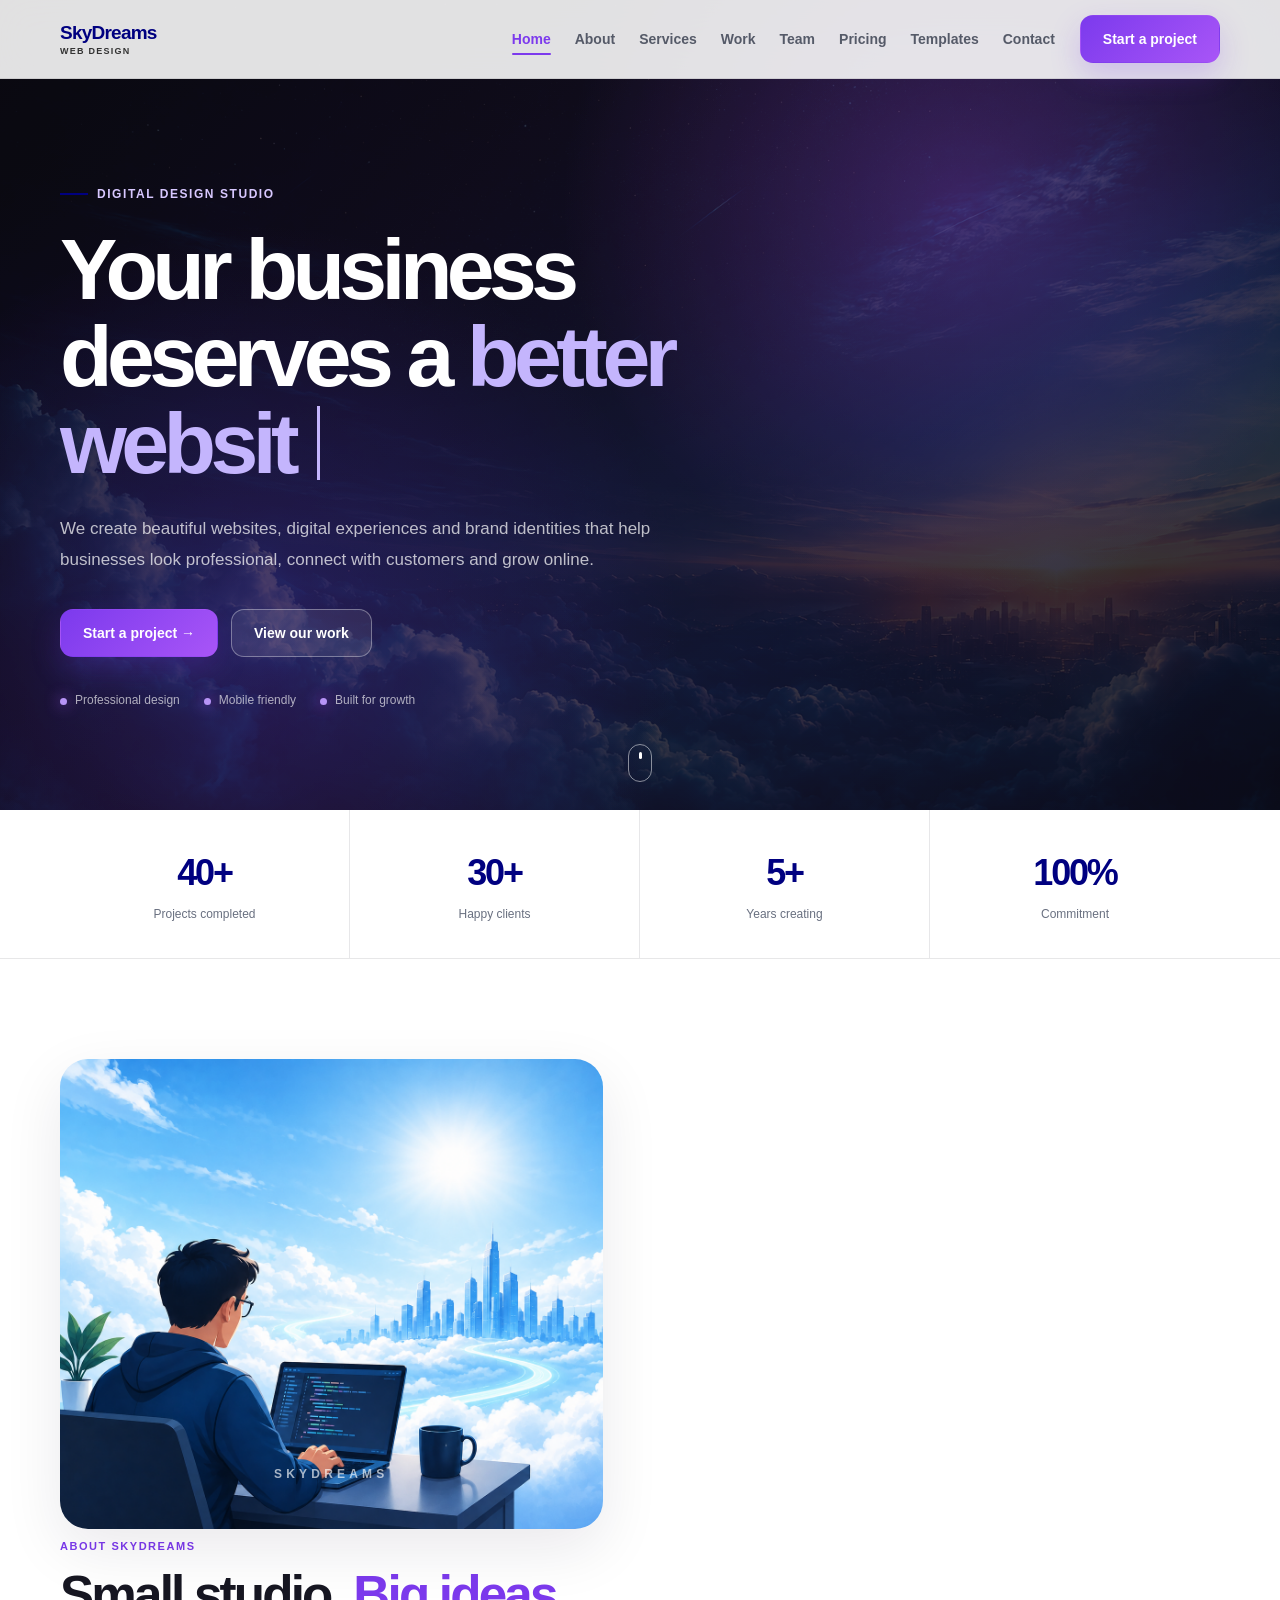
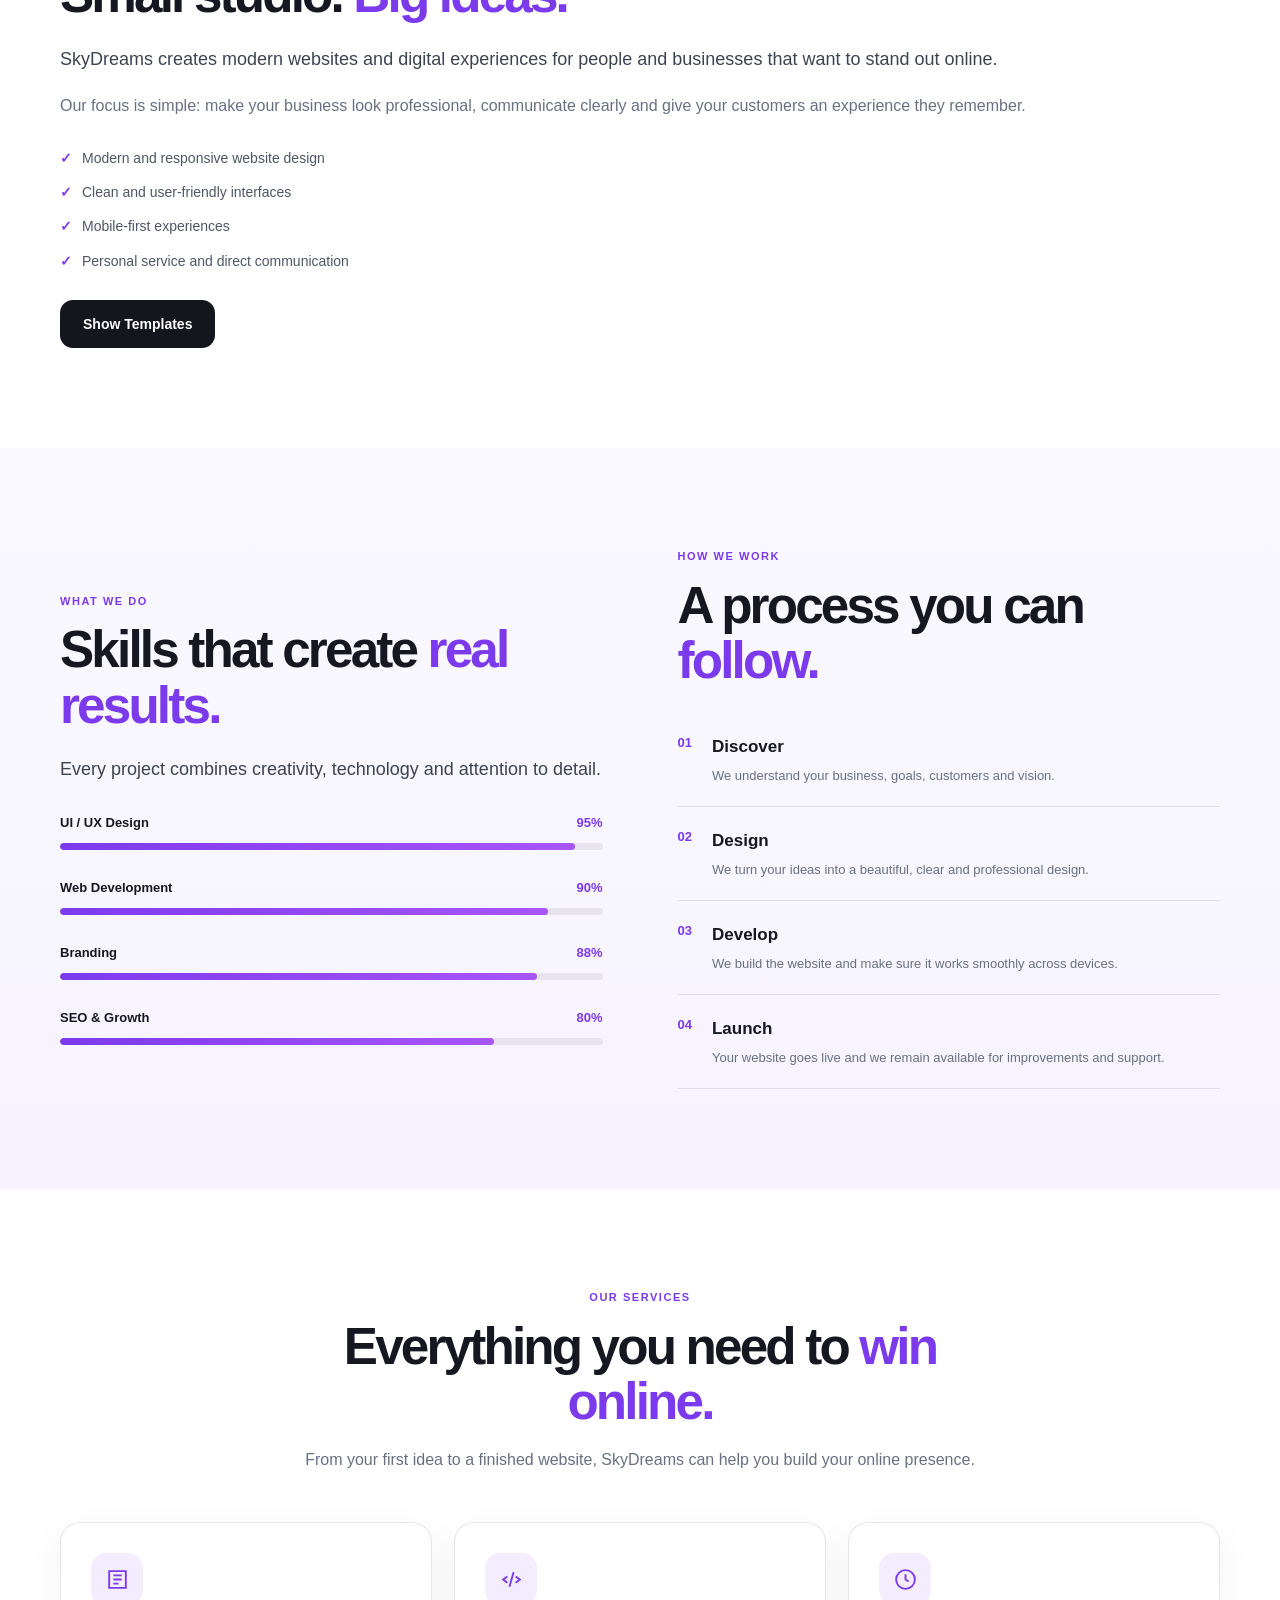
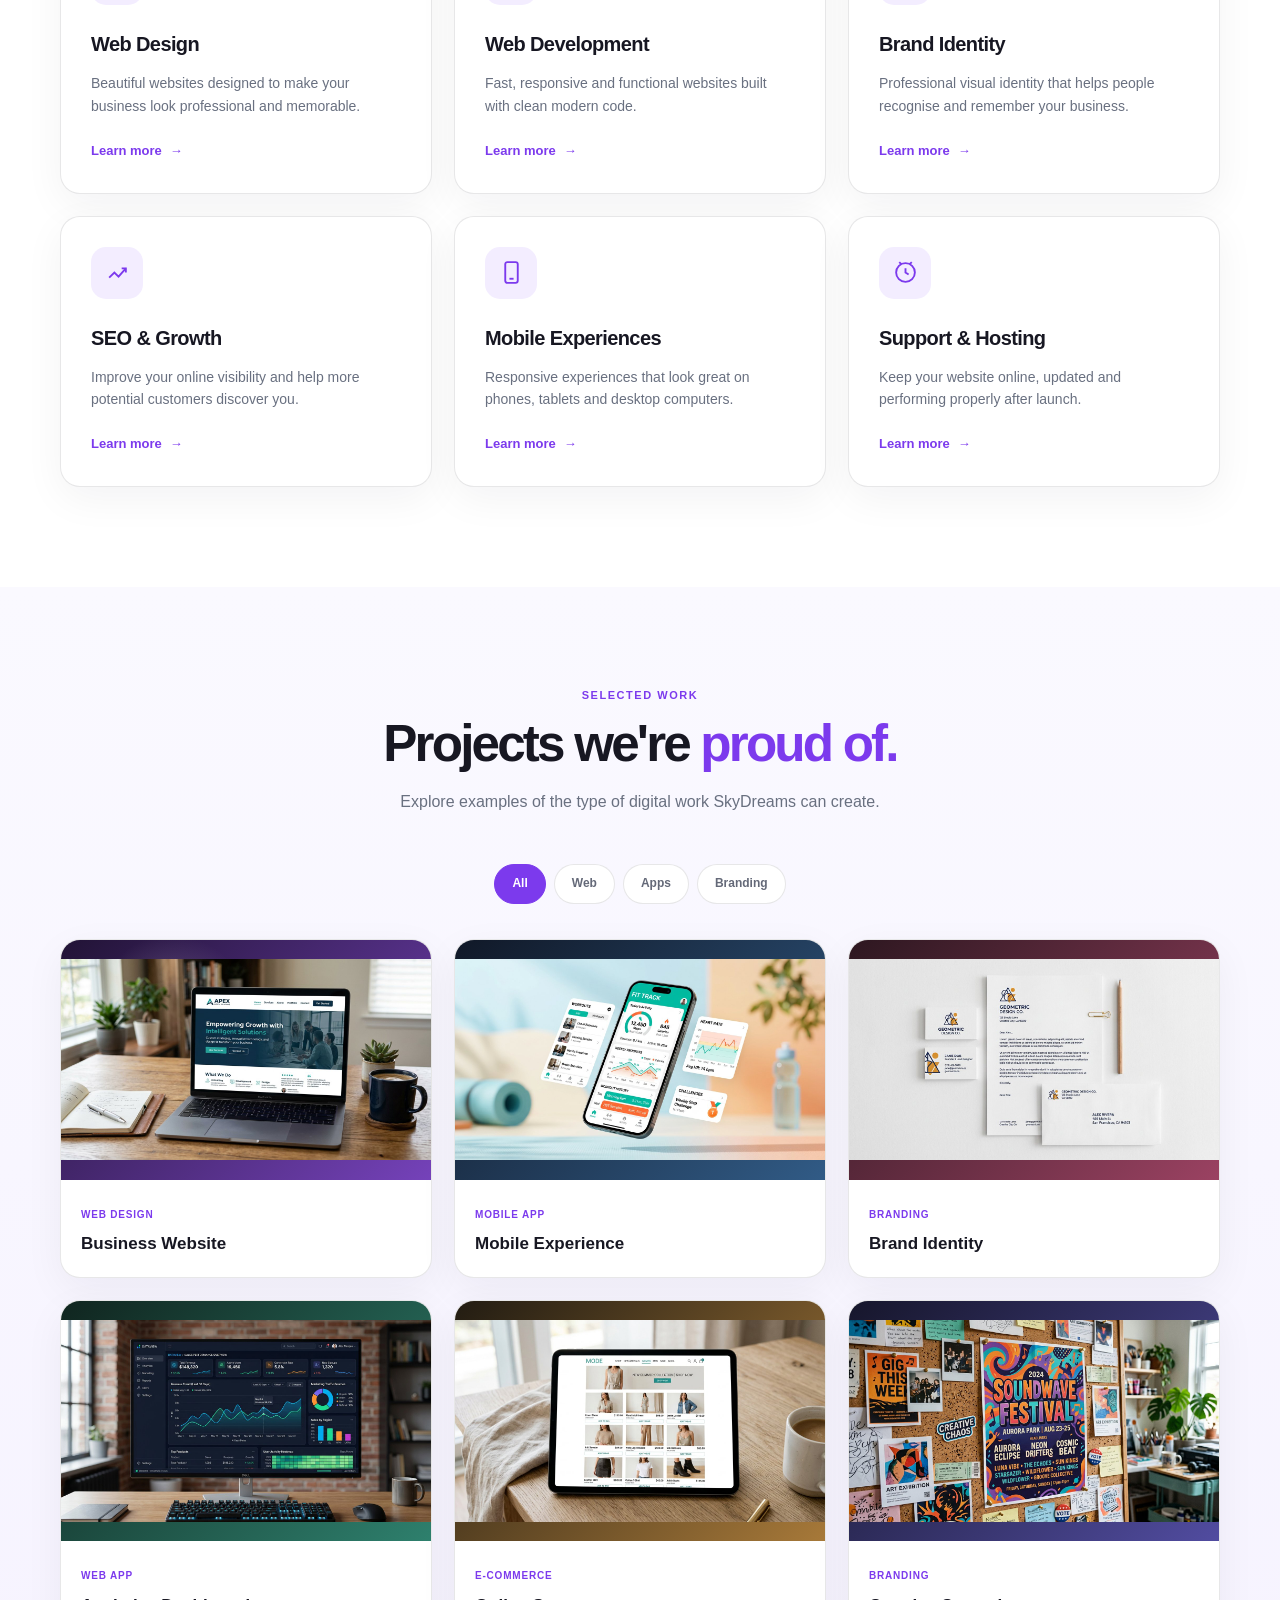
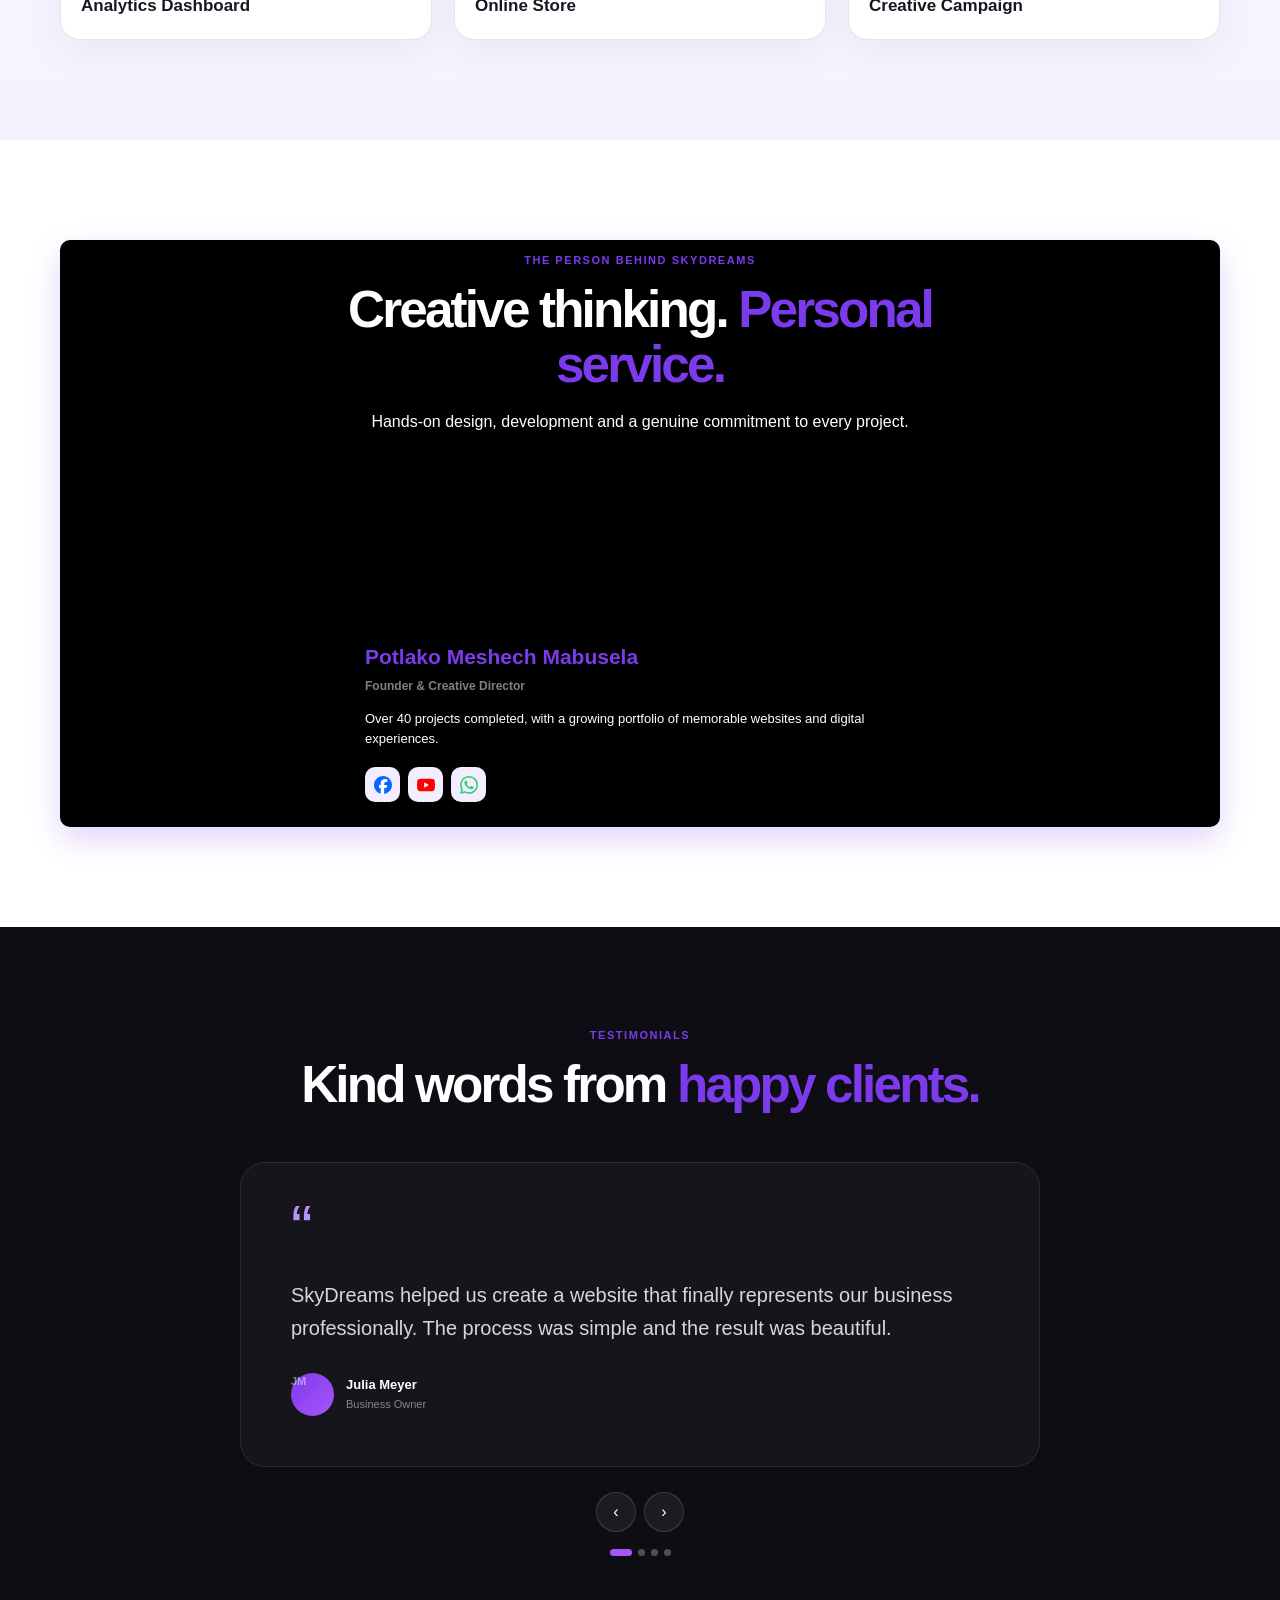
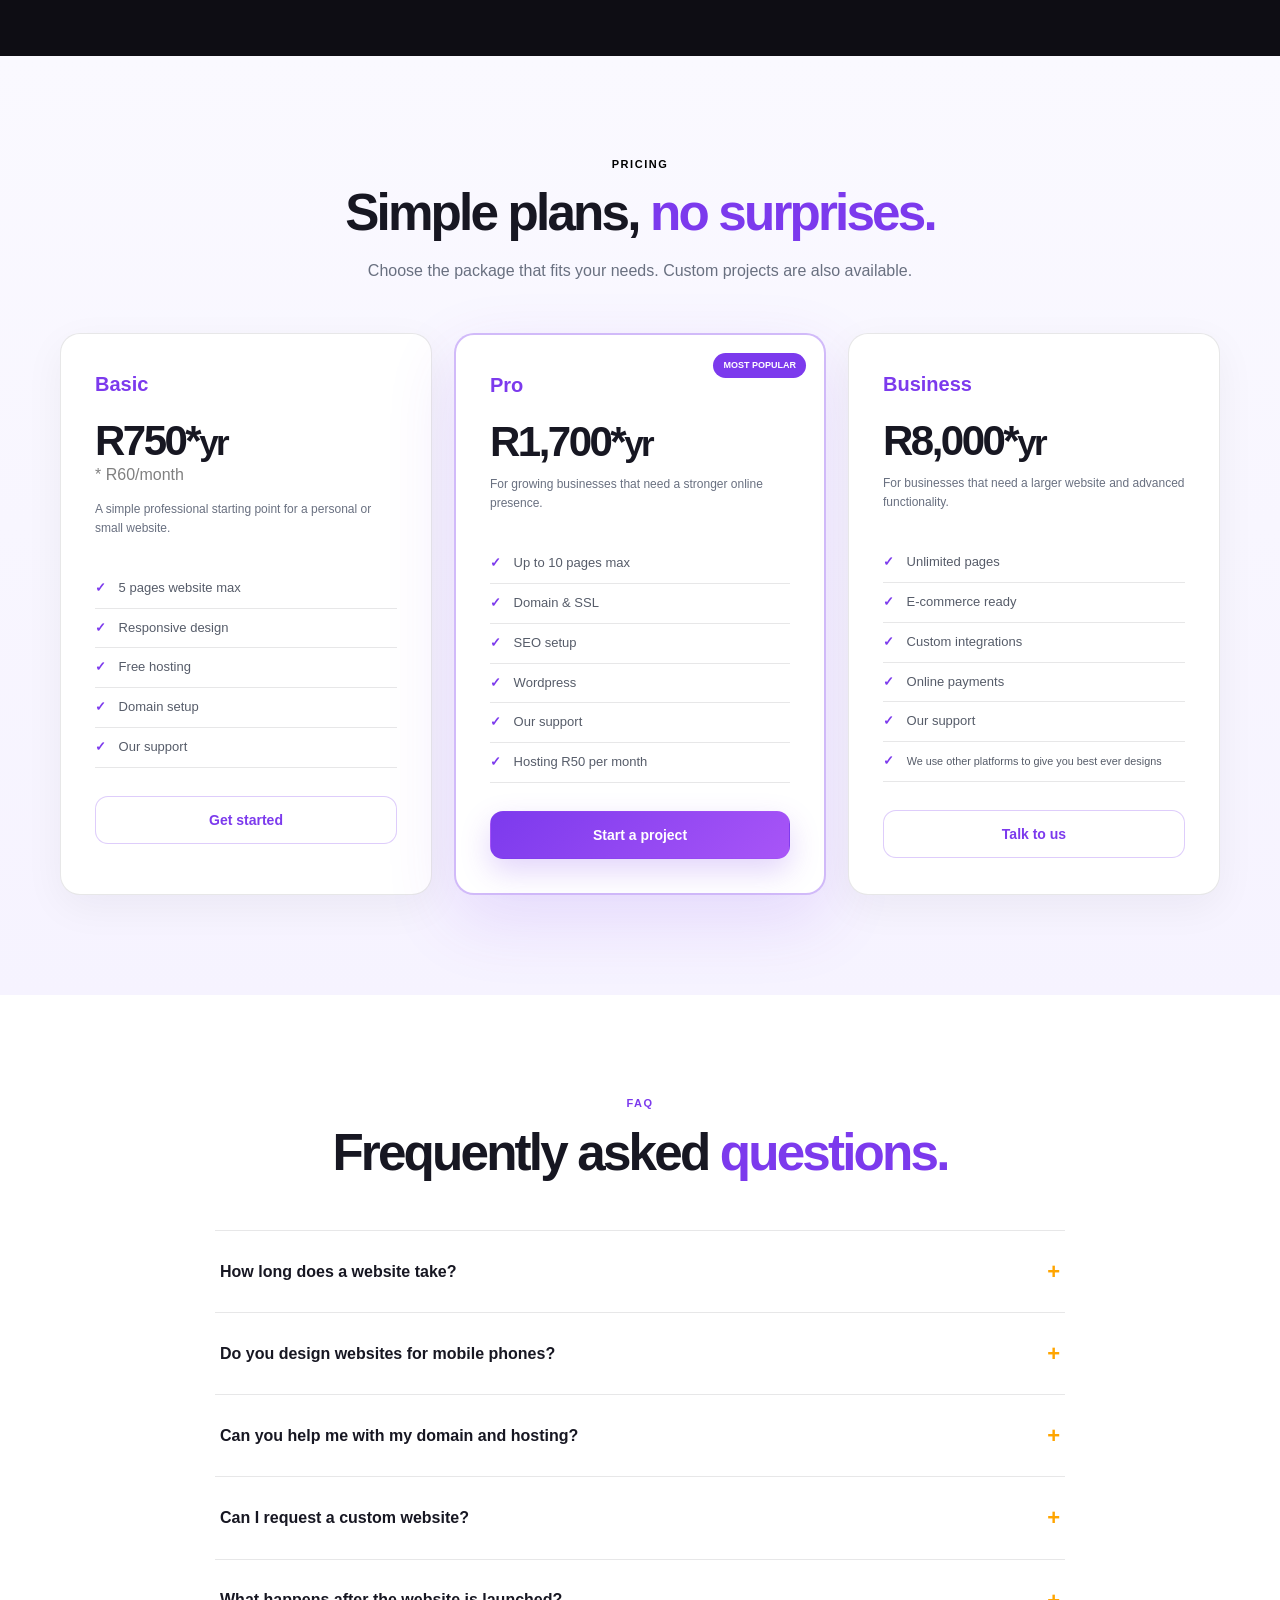
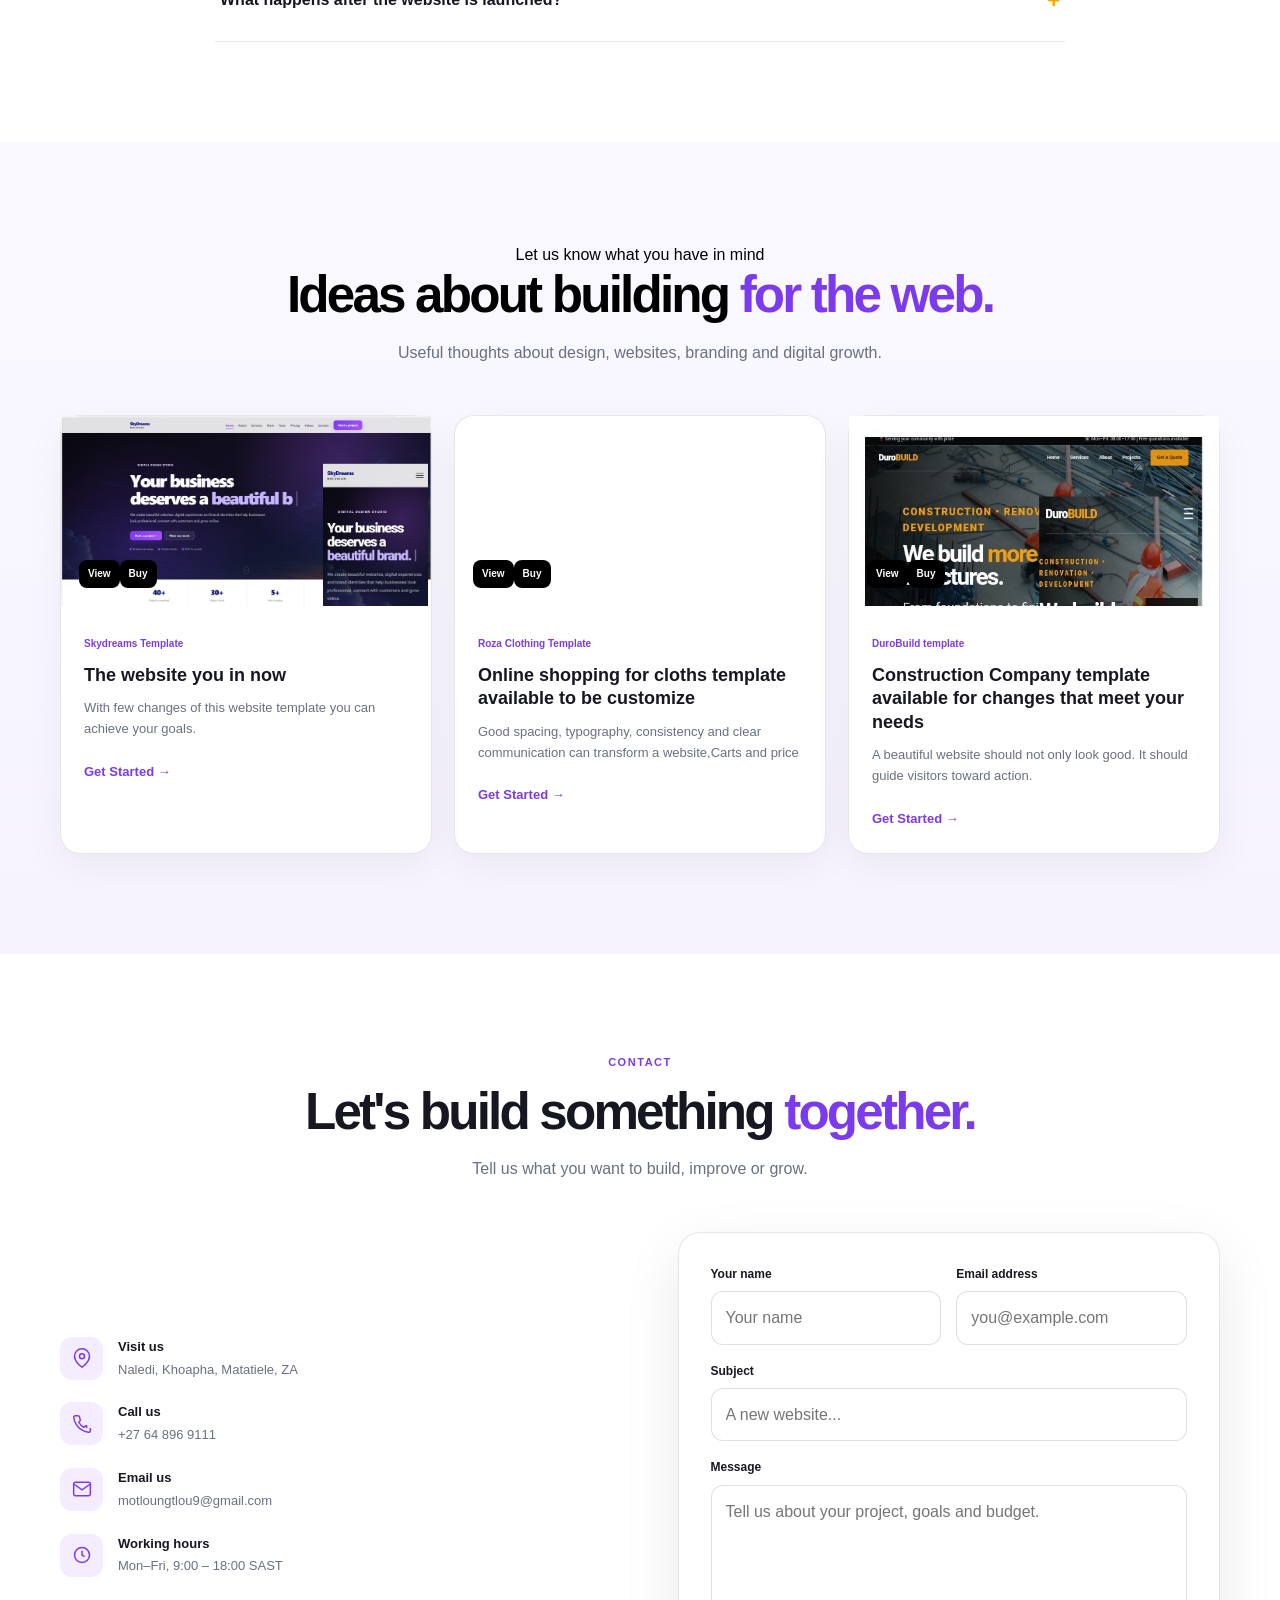
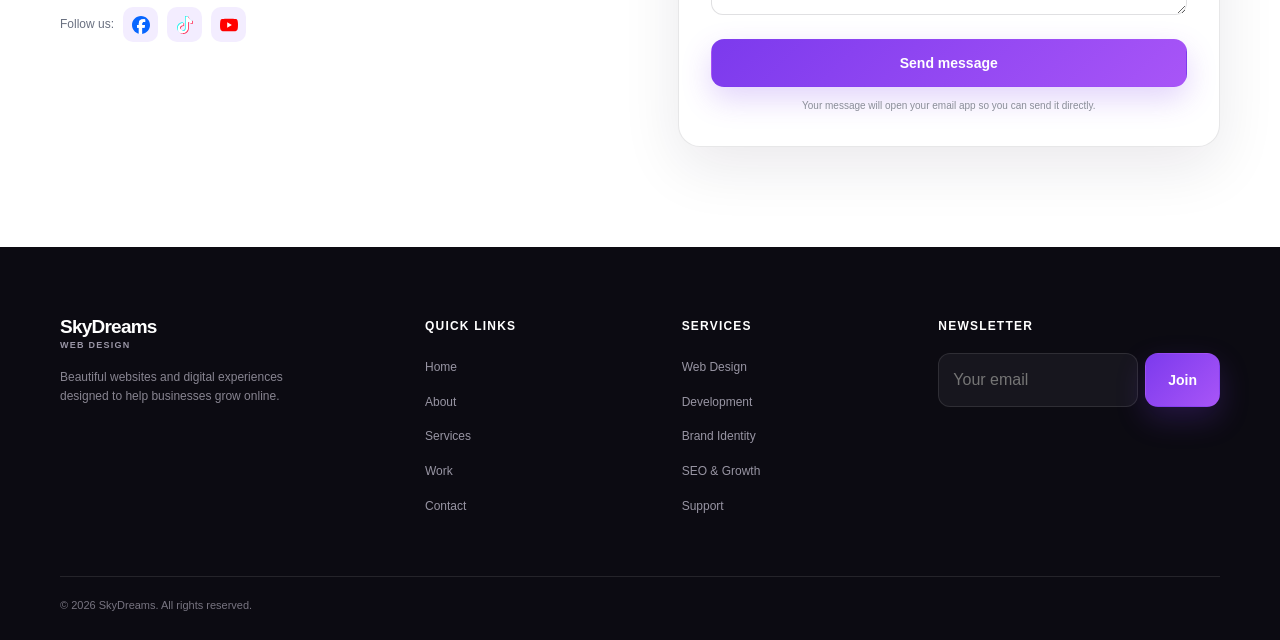
==== commit 173b7377: "Revise SEO metadata in index.html Updated SEO metadata for improved visibility and sharing on social" ====
--- a/index.html
+++ b/index.html
@@ -1,10 +1,104 @@
 <!DOCTYPE html>
 <html lang="en">
 <head>
+
 <meta charset="UTF-8">
+
 <meta name="viewport" content="width=device-width, initial-scale=1.0">
-<meta name="description" content="SkyDreams Web Design — beautiful websites, development, branding and digital solutions.">
-<title>SkyDreams | Web Design & Digital Solutions</title>
+
+<!-- =========================================================
+     SEO
+========================================================= -->
+
+<title>SkyDreams | Website Design & IT Services in South Africa</title>
+
+<meta
+  name="description"
+  content="SkyDreams provides professional website design, web development, branding and digital solutions for businesses and individuals in South Africa."
+>
+
+<meta
+  name="keywords"
+  content="website design South Africa, website designer South Africa, web development South Africa, affordable website design, business websites, responsive web design, SEO services, SkyDreams"
+>
+
+<meta name="author" content="SkyDreams">
+
+<meta name="robots" content="index, follow">
+
+<link rel="canonical" href="https://skydreams.co.za/">
+
+<!-- =========================================================
+     OPEN GRAPH — Facebook / WhatsApp / Social Sharing
+========================================================= -->
+
+<meta property="og:type" content="website">
+
+<meta
+  property="og:title"
+  content="SkyDreams | Website Design & IT Services in South Africa"
+>
+
+<meta
+  property="og:description"
+  content="Professional website design, web development, branding and digital solutions for businesses and individuals in South Africa."
+>
+
+<meta
+  property="og:url"
+  content="https://skydreams.co.za/"
+>
+
+<meta
+  property="og:site_name"
+  content="SkyDreams"
+>
+
+<!--
+IMPORTANT:
+Replace this image filename with the actual image
+you want Google, Facebook and WhatsApp to display.
+-->
+<meta
+  property="og:image"
+  content="https://skydreams.co.za/skydreams-preview.jpg"
+>
+
+<meta
+  property="og:image:alt"
+  content="SkyDreams website design and digital solutions"
+>
+
+<!-- =========================================================
+     TWITTER / X SHARING
+========================================================= -->
+
+<meta name="twitter:card" content="summary_large_image">
+
+<meta
+  name="twitter:title"
+  content="SkyDreams | Website Design & IT Services in South Africa"
+>
+
+<meta
+  name="twitter:description"
+  content="Professional website design, web development, branding and digital solutions for businesses and individuals in South Africa."
+>
+
+<meta
+  name="twitter:image"
+  content="https://skydreams.co.za/skydreams-preview.jpg"
+>
+
+<!-- =========================================================
+     
+========================================================= -->
+
+<meta name="theme-color" content="#7c3aed">
+
+<!-- =========================================================
+   
+========================================================= -->
 
 <style>
 /* =========================================================
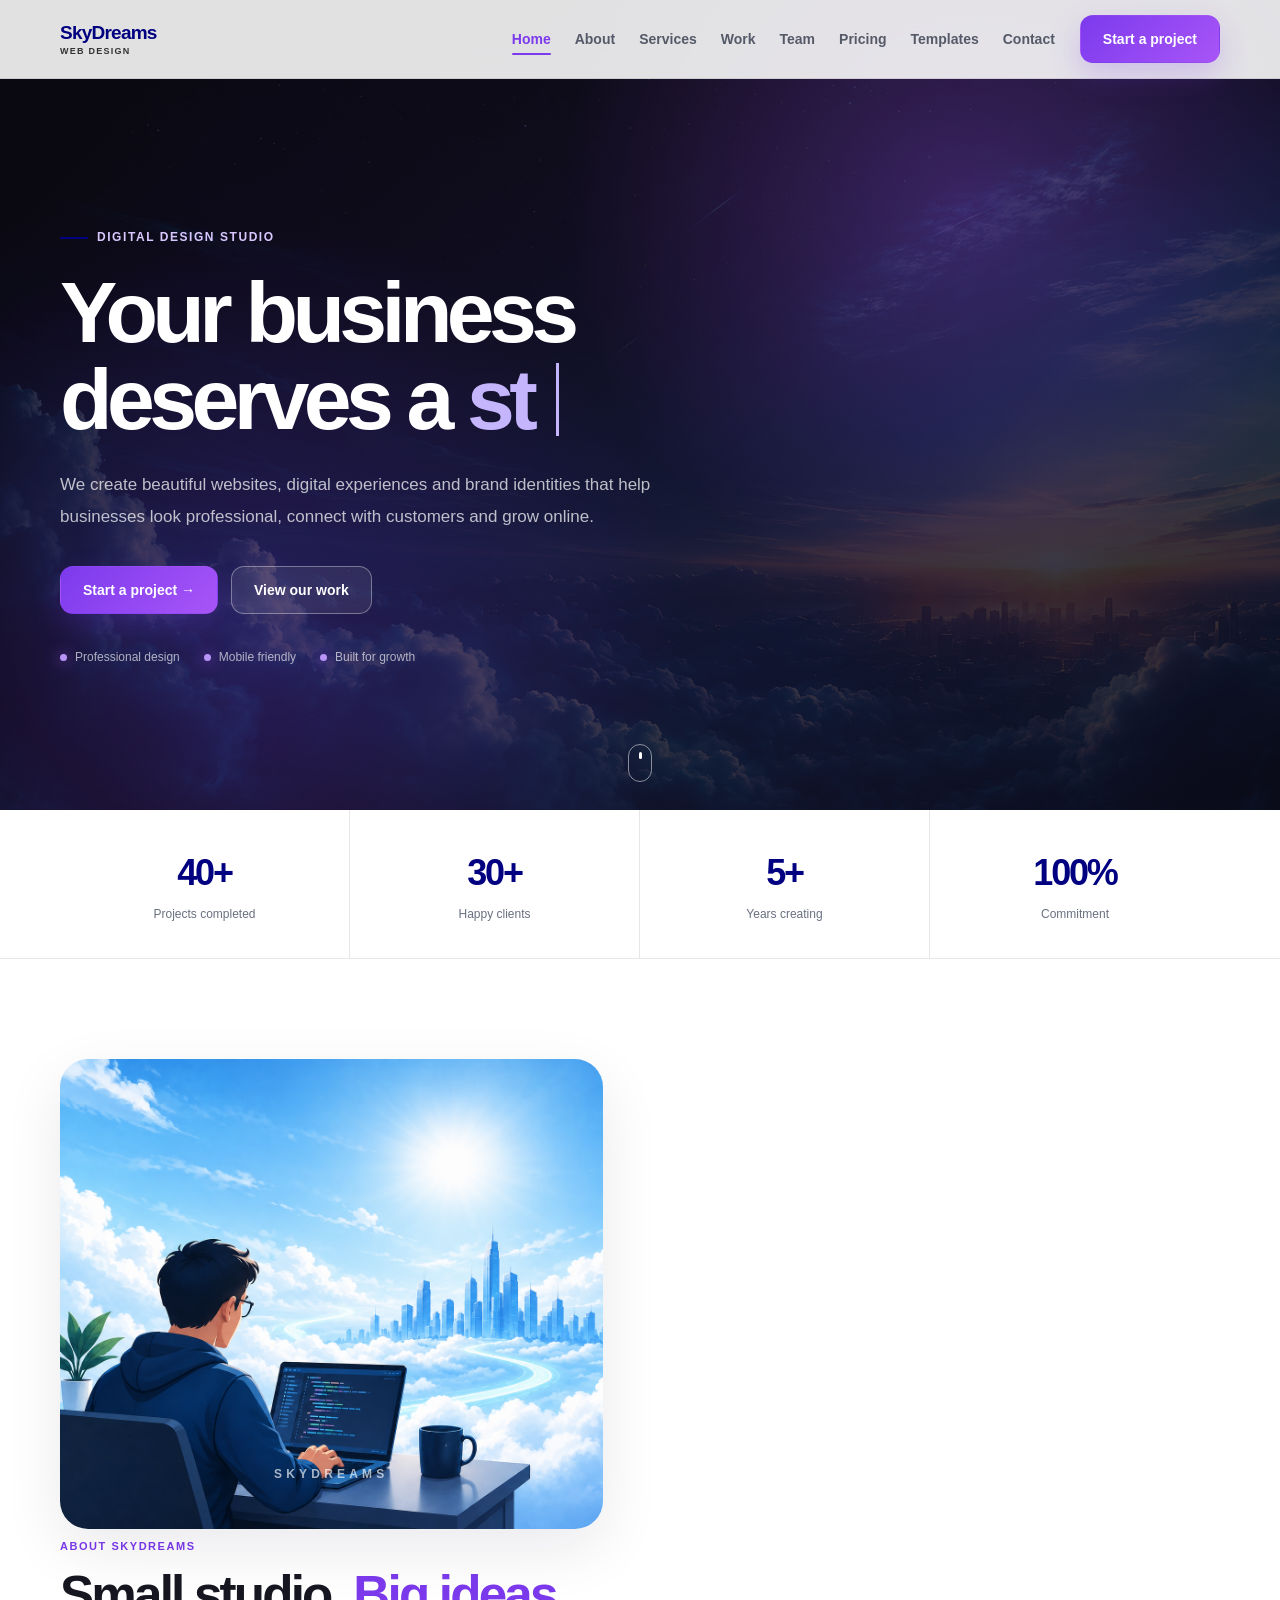
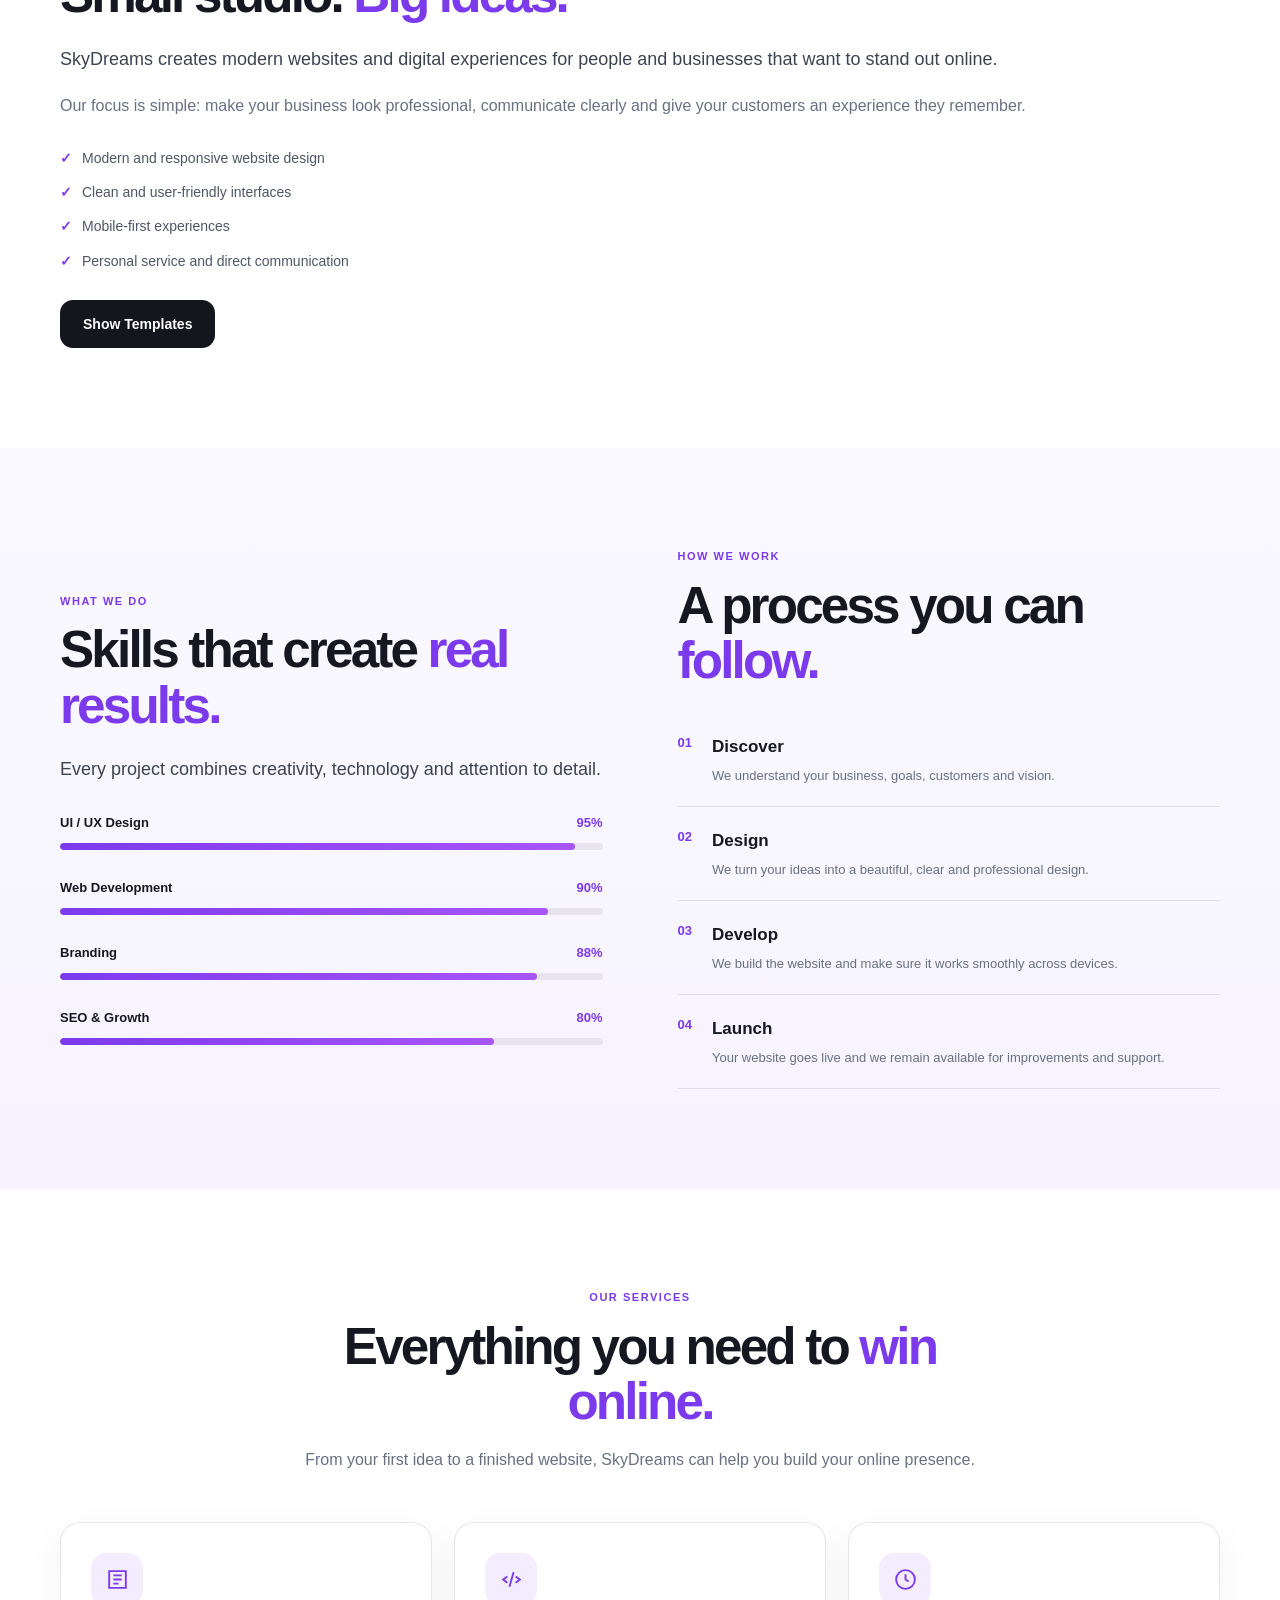
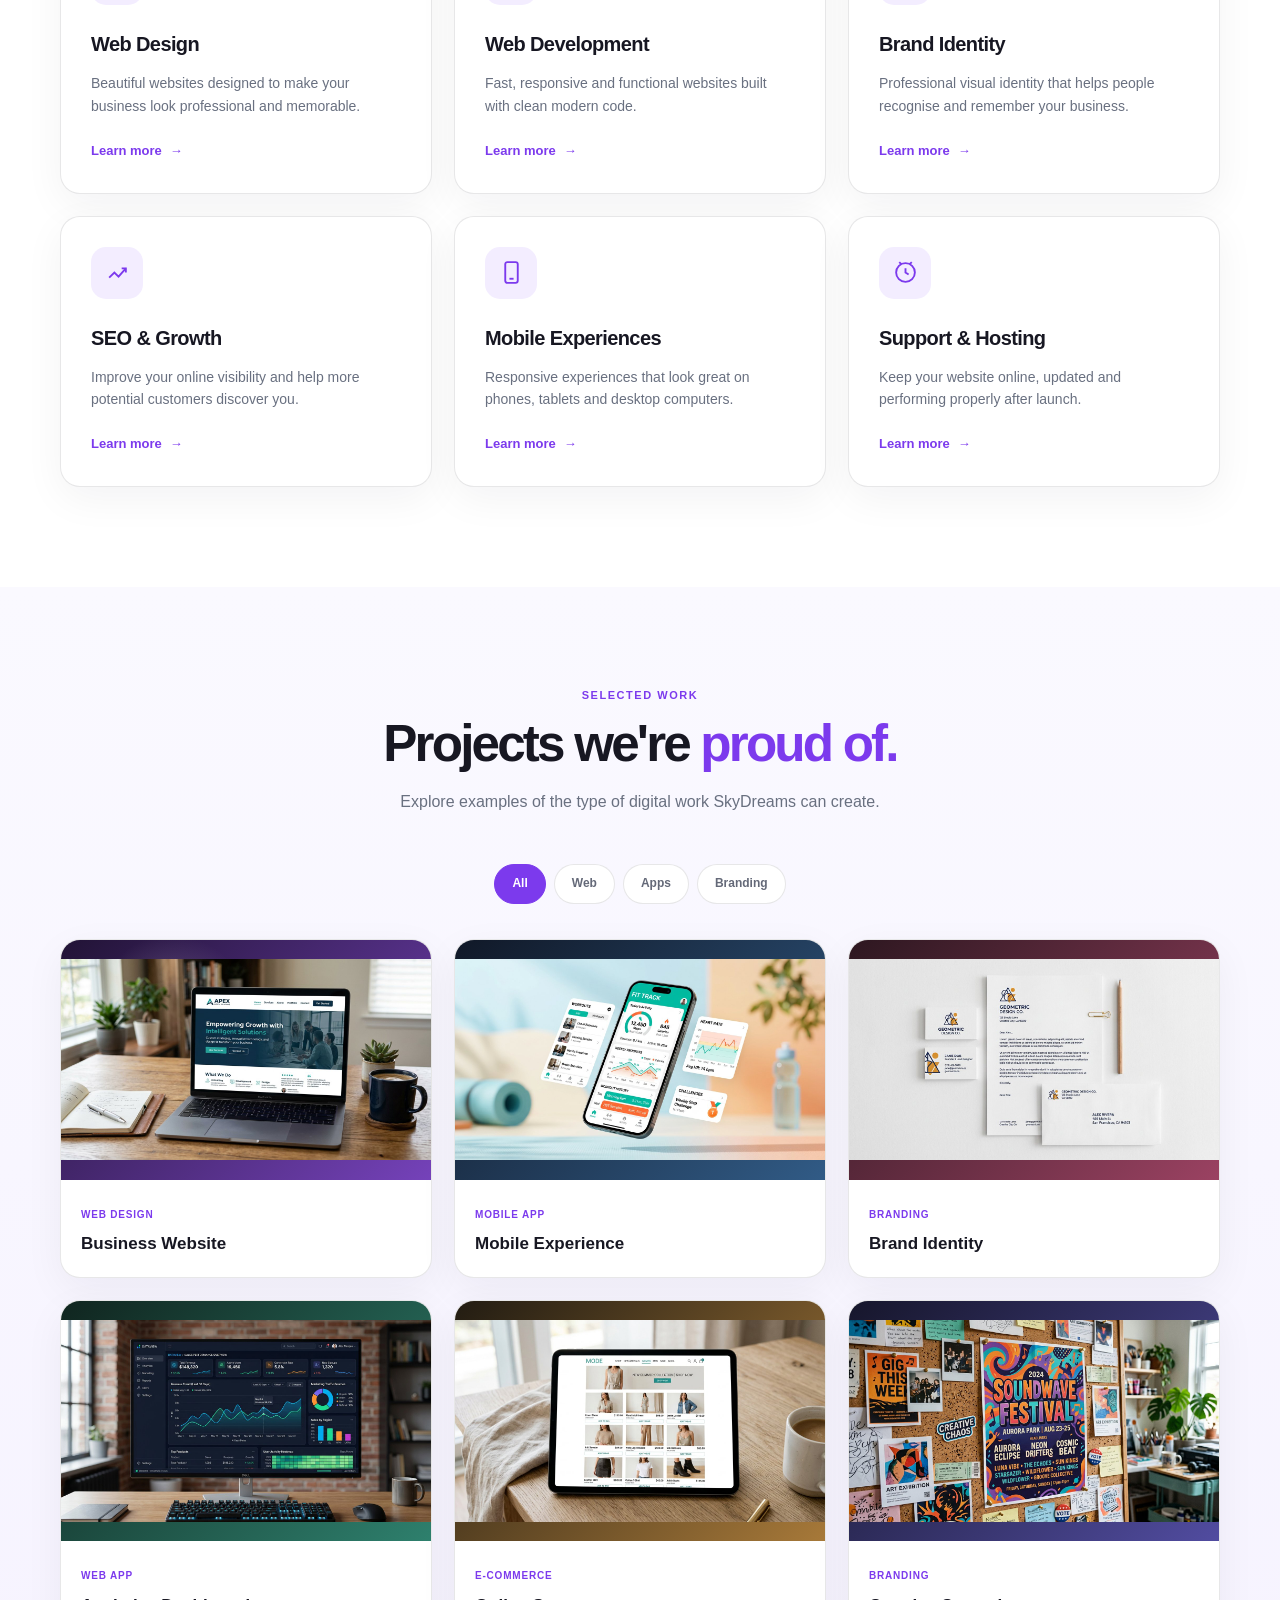
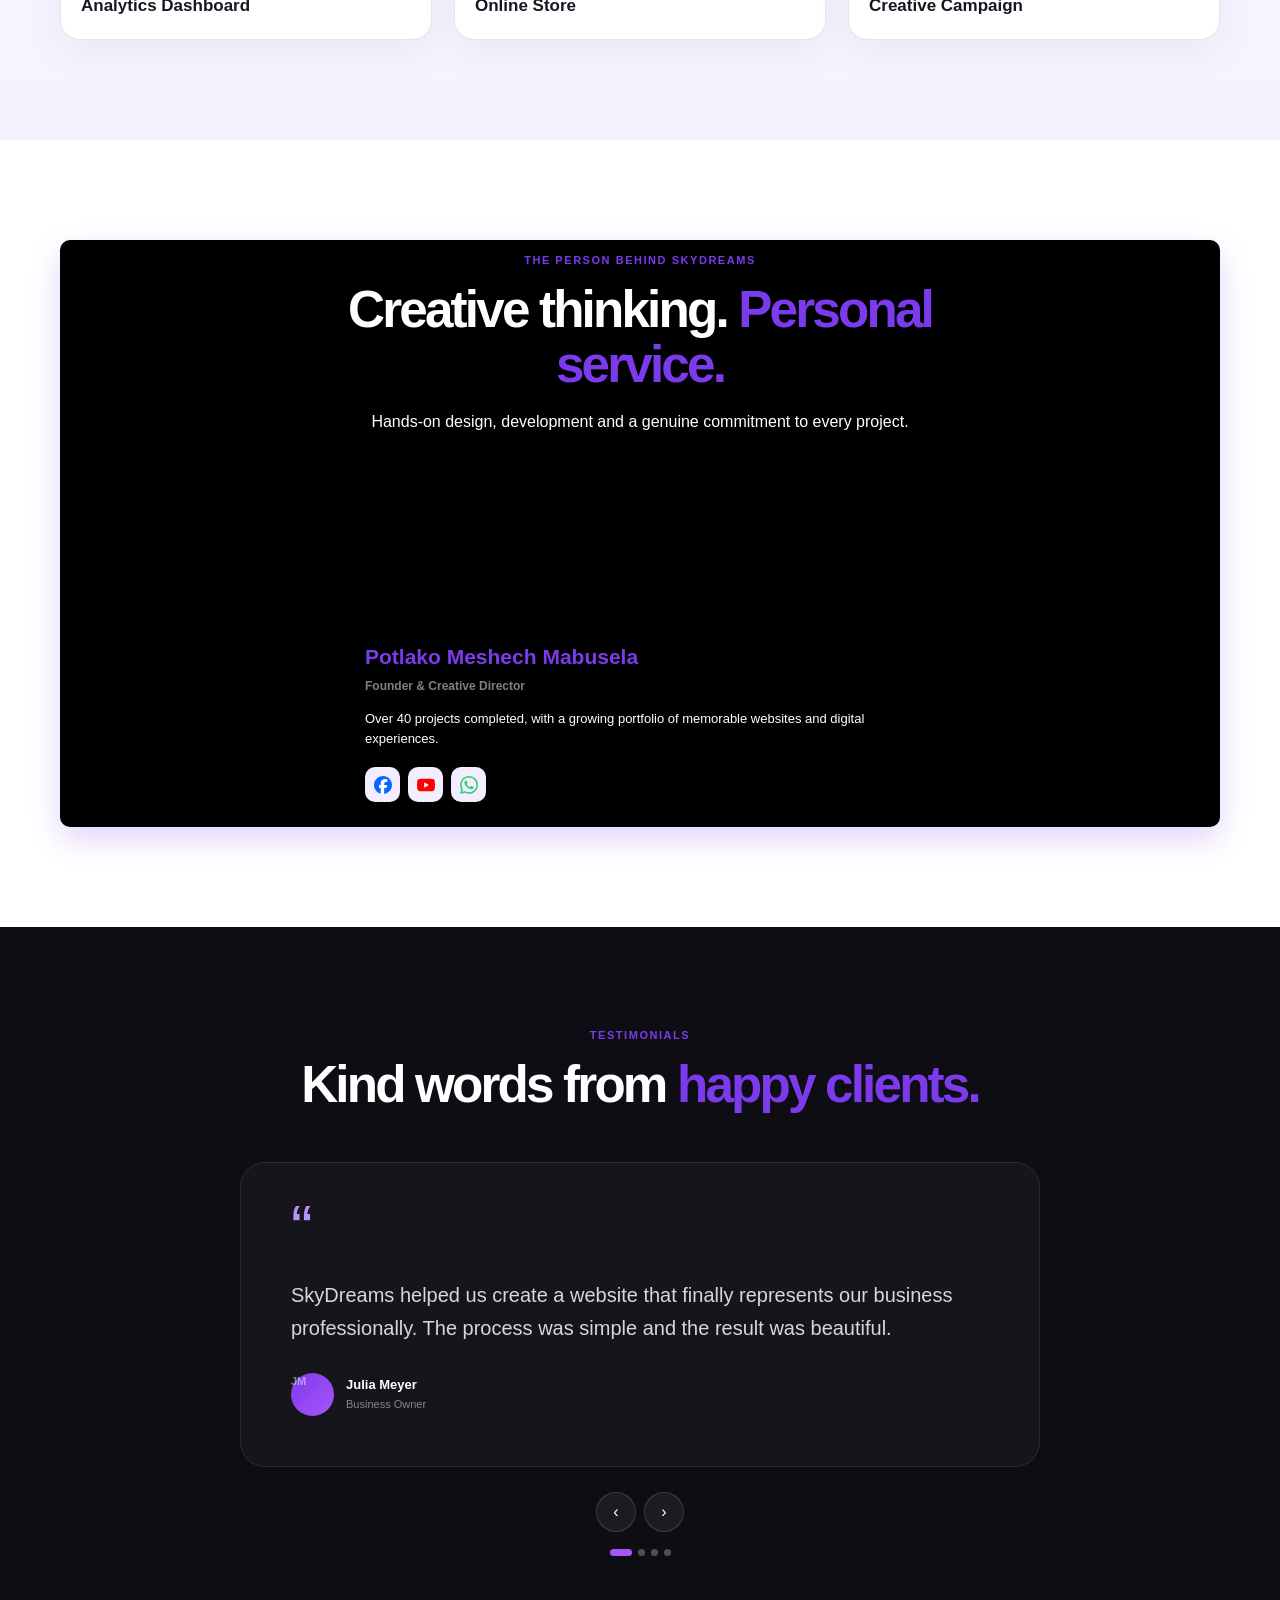
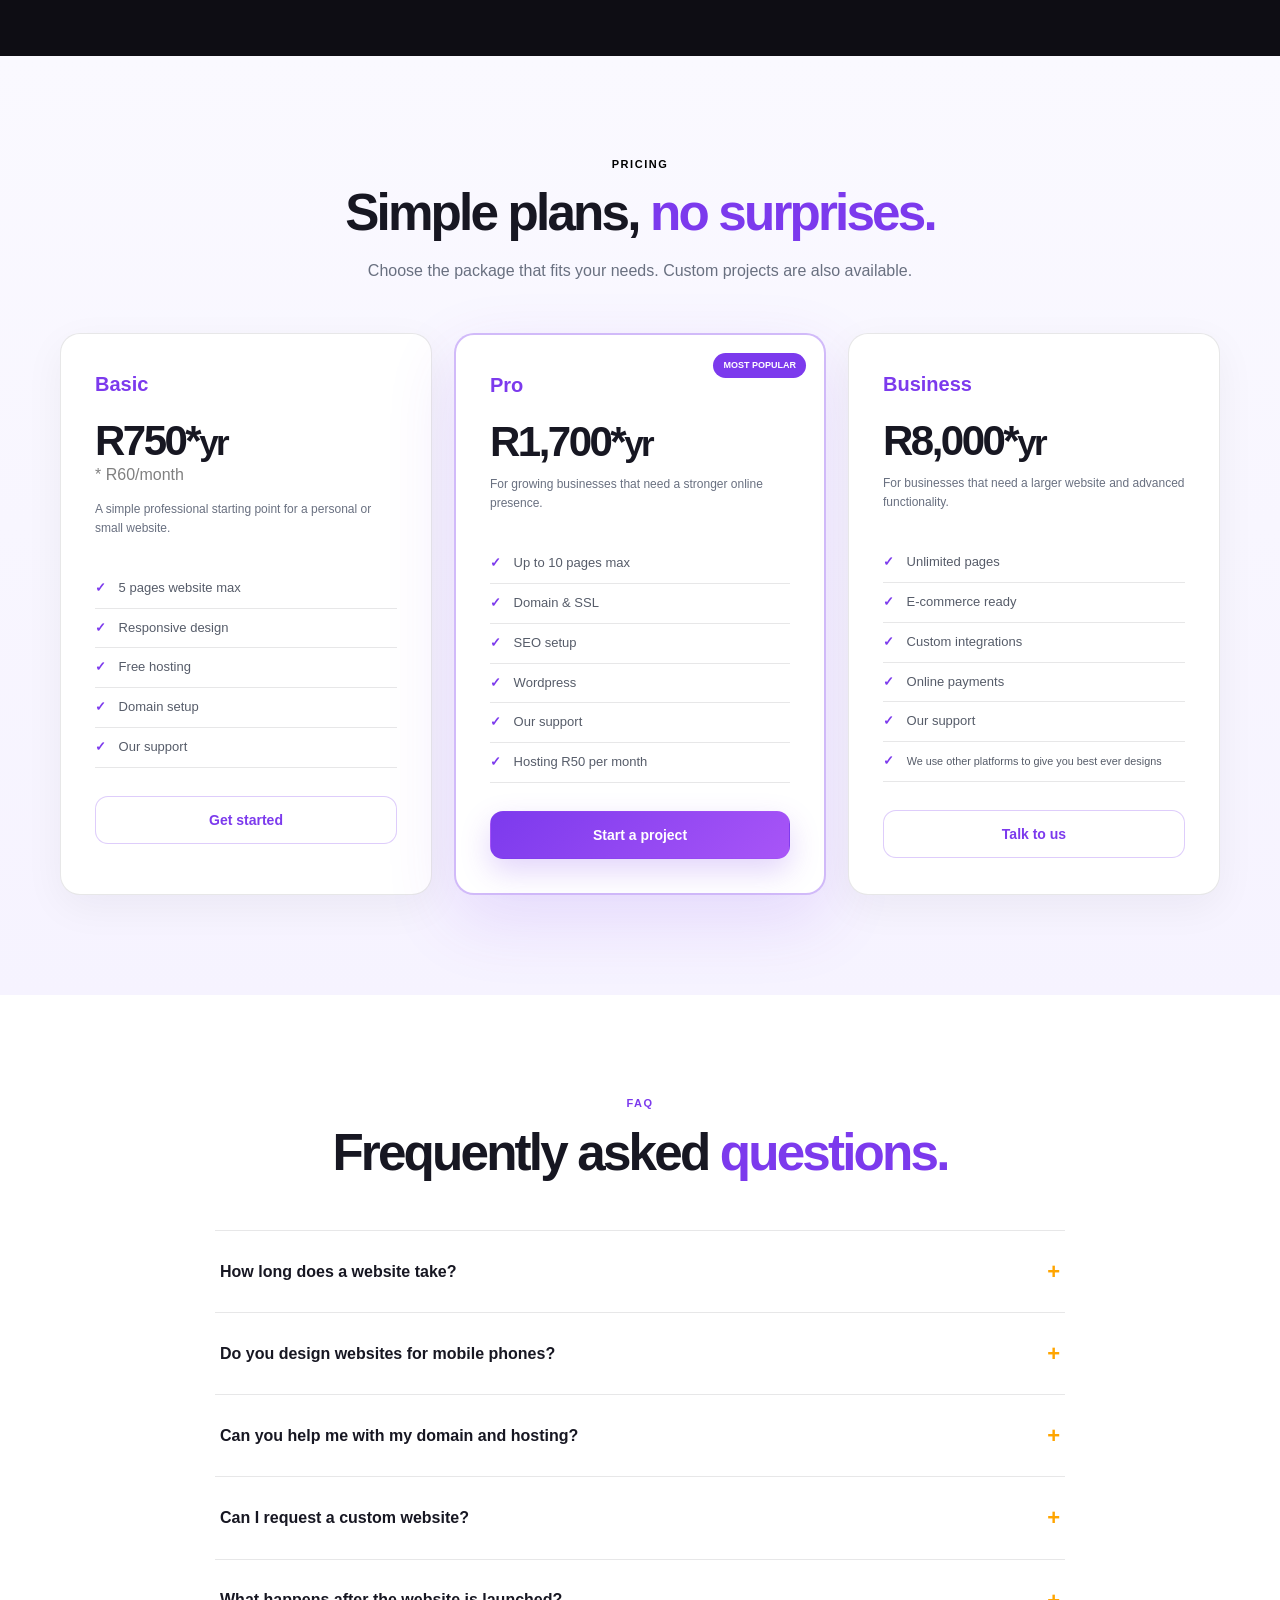
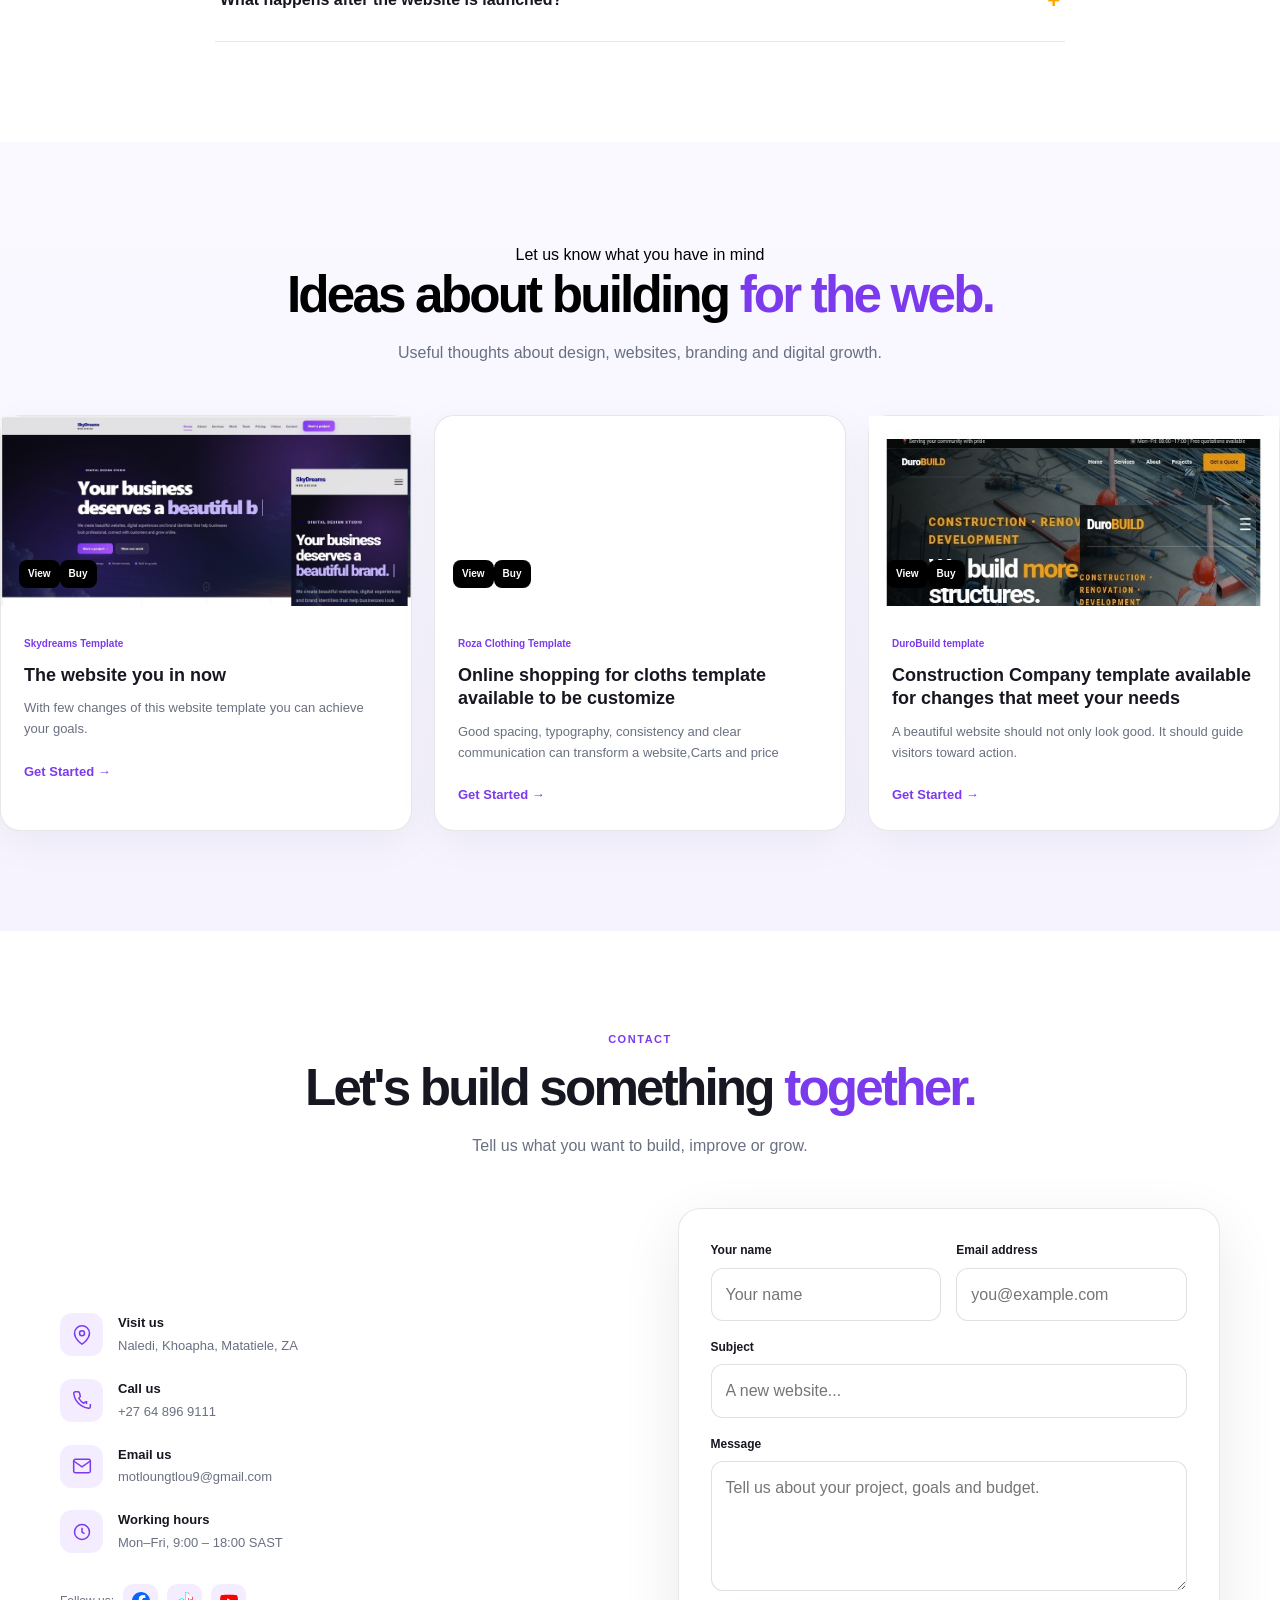
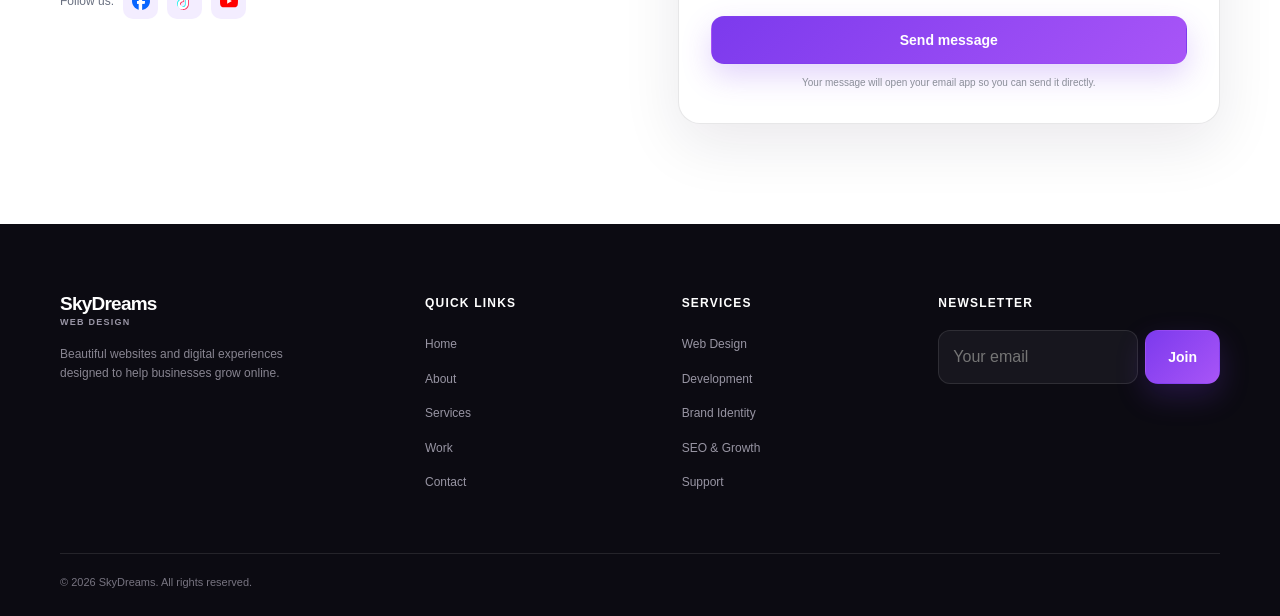
==== commit f30d2f4b: "Fix section ID casing in index.html" ====
--- a/index.html
+++ b/index.html
@@ -3334,7 +3334,7 @@
      BLOG
 ======================================================= -->
 
-<section class="section section-alt" id="Videos">
+<section class="section section-alt" id="Templates"
 
   <div class="container">
 
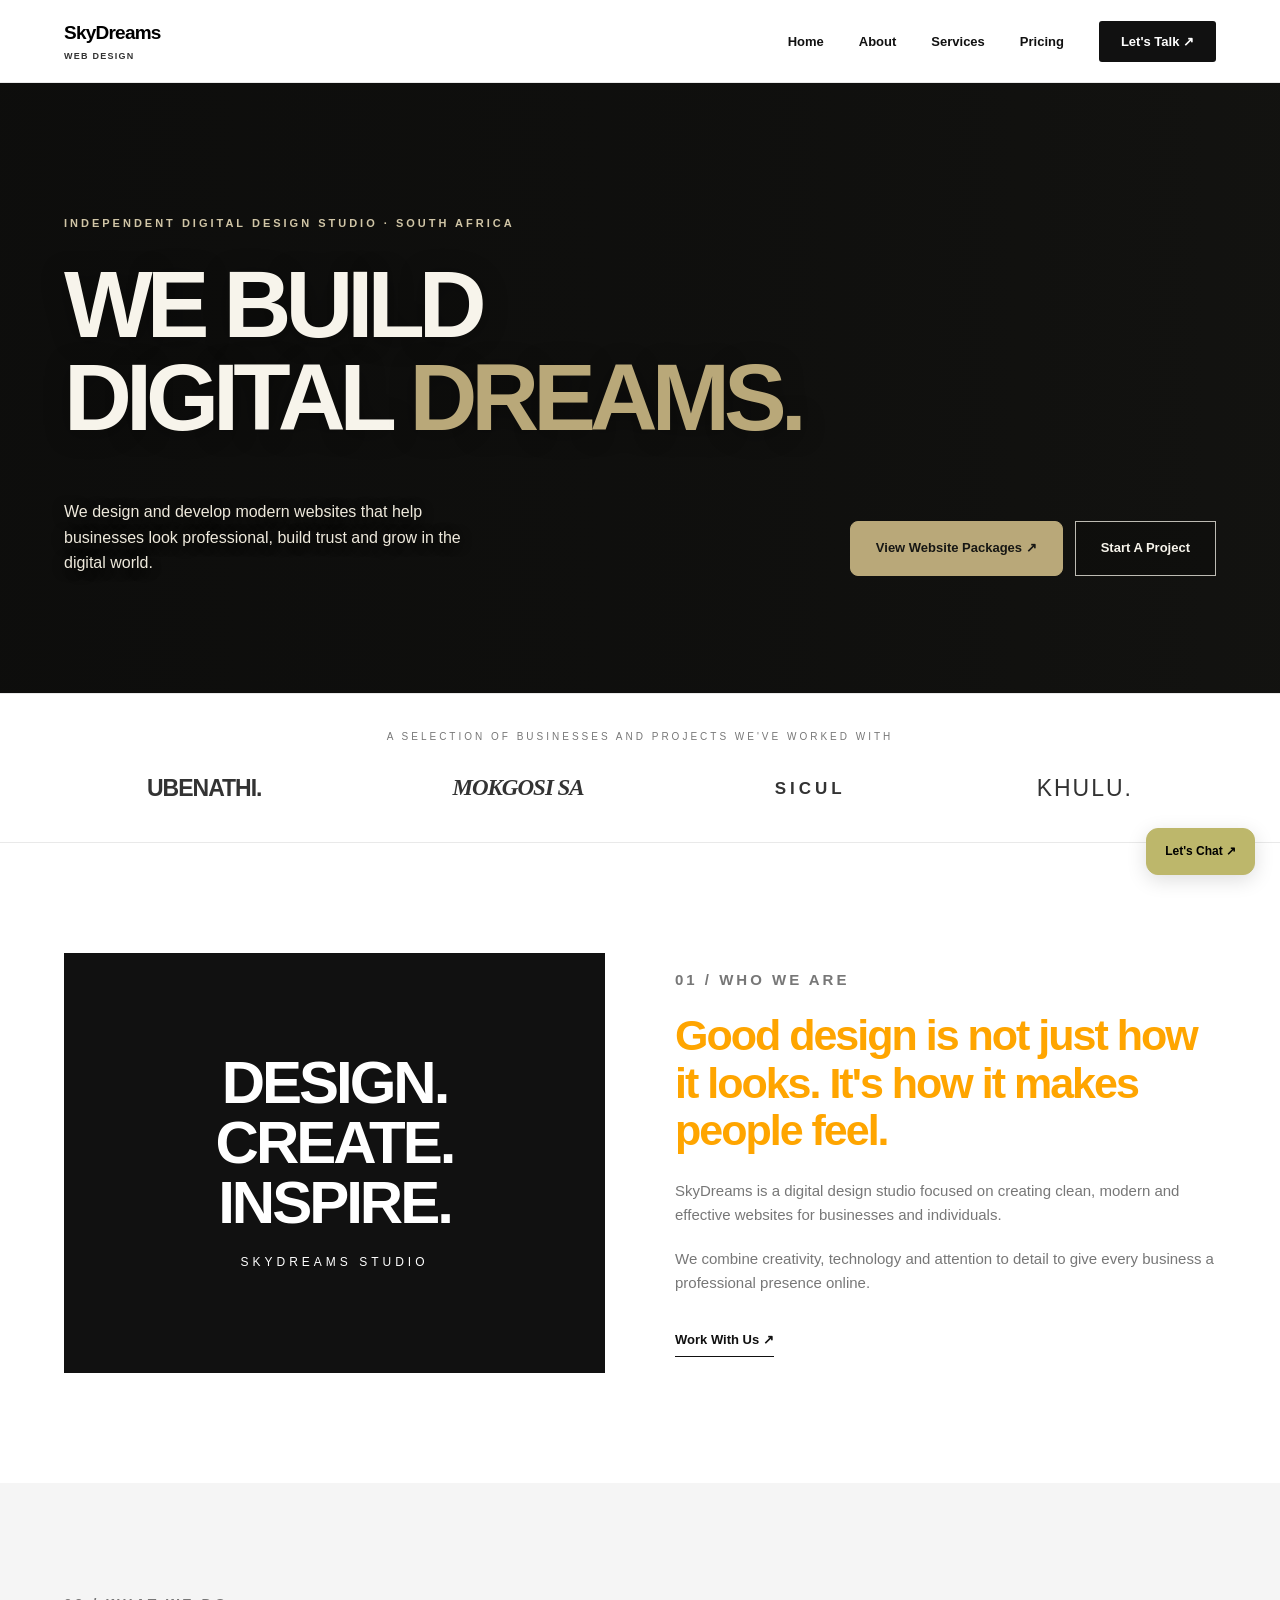
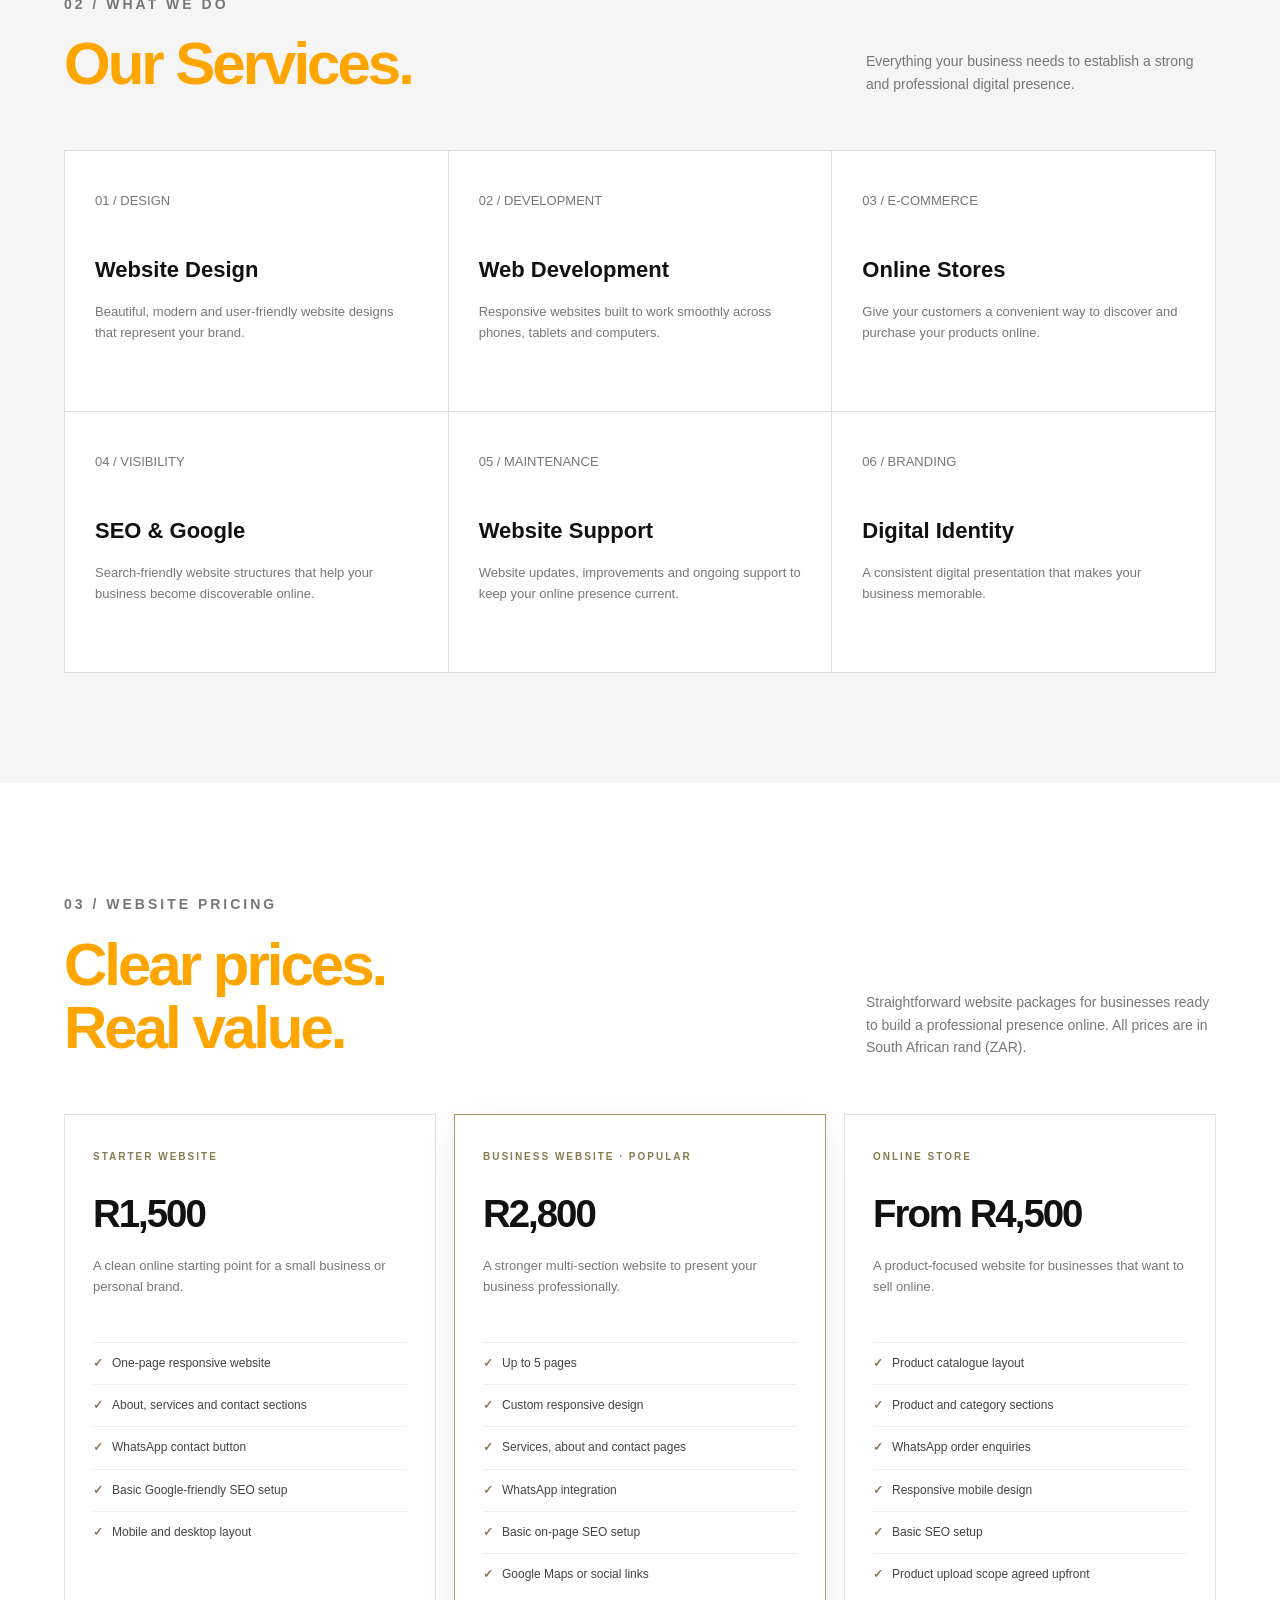
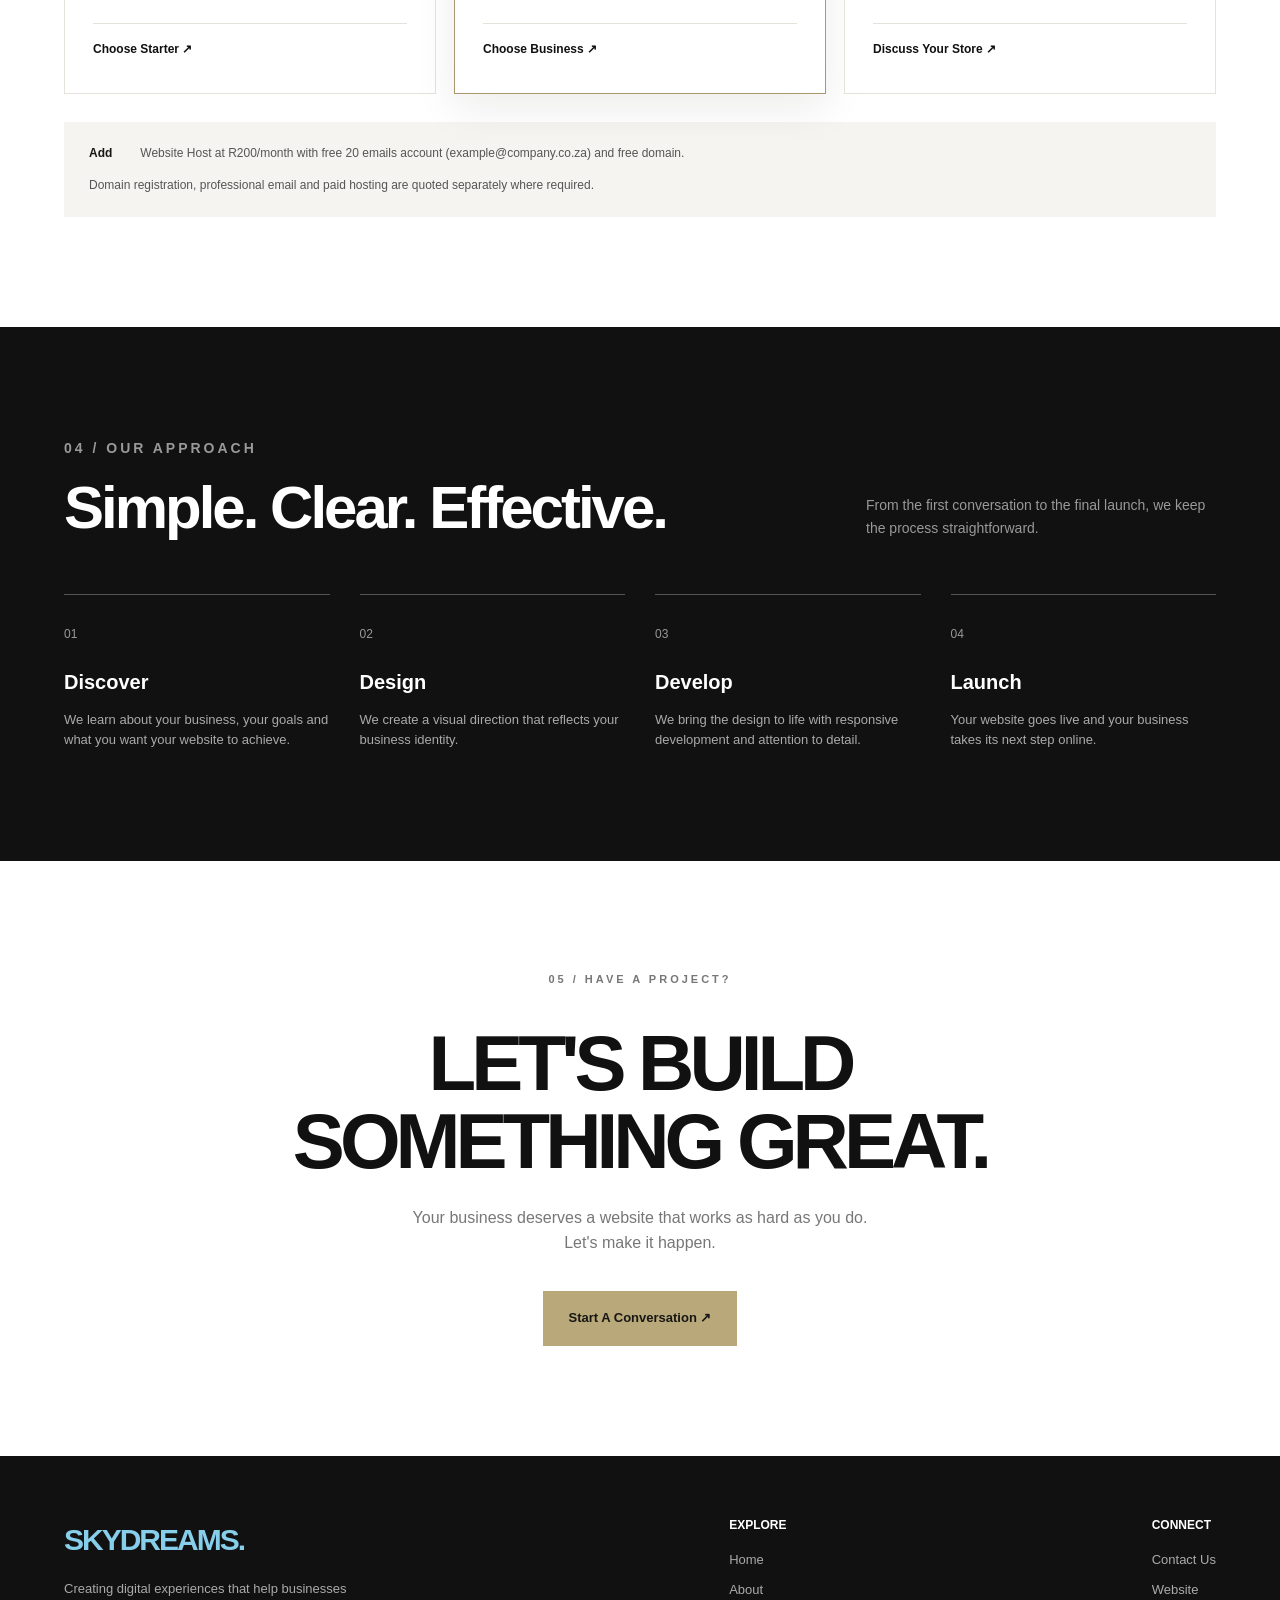
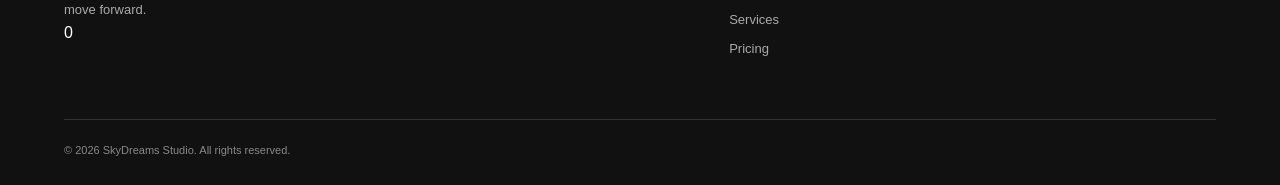
==== commit 098cec57: "Add files via upload" ====
--- a/index.html
+++ b/index.html
@@ -1,234 +1,324 @@
+
 <!DOCTYPE html>
 <html lang="en">
 <head>
-
 <meta charset="UTF-8">
-
 <meta name="viewport" content="width=device-width, initial-scale=1.0">
 
-<!-- =========================================================
-     SEO
-========================================================= -->
-
-<title>SkyDreams | Website Design & IT Services in South Africa</title>
-
-<meta
-  name="description"
-  content="SkyDreams provides professional website design, web development, branding and digital solutions for businesses and individuals in South Africa."
->
-
-<meta
-  name="keywords"
-  content="website design South Africa, website designer South Africa, web development South Africa, affordable website design, business websites, responsive web design, SEO services, SkyDreams"
->
-
-<meta name="author" content="SkyDreams">
-
-<meta name="robots" content="index, follow">
-
-<link rel="canonical" href="https://skydreams.co.za/">
-
-<!-- =========================================================
-     OPEN GRAPH — Facebook / WhatsApp / Social Sharing
-========================================================= -->
-
-<meta property="og:type" content="website">
-
-<meta
-  property="og:title"
-  content="SkyDreams | Website Design & IT Services in South Africa"
->
-
-<meta
-  property="og:description"
-  content="Professional website design, web development, branding and digital solutions for businesses and individuals in South Africa."
->
-
-<meta
-  property="og:url"
-  content="https://skydreams.co.za/"
->
-
-<meta
-  property="og:site_name"
-  content="SkyDreams"
->
-
-<!--
-IMPORTANT:
-Replace this image filename with the actual image
-you want Google, Facebook and WhatsApp to display.
--->
-<meta
-  property="og:image"
-  content="https://skydreams.co.za/skydreams-preview.jpg"
->
-
-<meta
-  property="og:image:alt"
-  content="SkyDreams website design and digital solutions"
->
-
-<!-- =========================================================
-     TWITTER / X SHARING
-========================================================= -->
-
-<meta name="twitter:card" content="summary_large_image">
-
-<meta
-  name="twitter:title"
-  content="SkyDreams | Website Design & IT Services in South Africa"
->
-
-<meta
-  name="twitter:description"
-  content="Professional website design, web development, branding and digital solutions for businesses and individuals in South Africa."
->
-
-<meta
-  name="twitter:image"
-  content="https://skydreams.co.za/skydreams-preview.jpg"
->
-
-<!-- =========================================================
-     
-========================================================= -->
-
-<meta name="theme-color" content="#7c3aed">
-
-<!-- =========================================================
-   
-========================================================= -->
+<title>SkyDreams Studio | Websites That Move Businesses Forward</title>
+
+<meta name="description" content="SkyDreams is a creative web design studio building modern, responsive and professional websites for businesses.">
+<meta name="keywords" content="web design South Africa, website designer, business websites, SkyDreams Studio">
+<meta name="author" content="SkyDreams Studio">
+<meta name="theme-color" content="#ffffff">
+
+<link rel="canonical" href="https://www.skydreams.co.za/">
 
 <style>
-/* =========================================================
-   SKYDREAMS — COMPLETE STANDALONE WEBSITE
-   ========================================================= */
-
-:root{
-  --purple:#7c3aed;
-  --purple2:#a855f7;
-  --purple-light:#f3edff;
-  --dark:#101018;
-  --dark2:#181722;
-  --text:#171722;
-  --muted:#697080;
-  --white:#fff;
-  --line:rgba(20,20,35,.10);
-  --shadow:0 20px 60px rgba(20,15,40,.09);
-  --radius:20px;
-}
-
-*{
-  box-sizing:border-box;
-  margin:0;
-  padding:0;
-}
-
-html{
-  scroll-behavior:smooth;
-}
-
-body{
-  font-family:
-    Inter,
-    -apple-system,
-    BlinkMacSystemFont,
-    "Segoe UI",
-    Arial,
-    sans-serif;
-  color:var(--text);
-  background:#fff;
-  line-height:1.6;
-}
-
-a{
-  color:inherit;
-  text-decoration:none;
-}
-
-img{
-  max-width:100%;
-  display:block;
-}
-
-button,
-input,
-textarea{
-  font:inherit;
-}
-
-.container{
-  width:min(1160px,92%);
-  margin:auto;
-}
-
-/* =========================================================
-   PROGRESS BAR
-   ========================================================= */
-
-.progress-bar{
-  position:fixed;
-  top:0;
-  left:0;
-  width:100%;
-  height:4px;
-  background:transparent;
-  z-index:9999;
-}
-
-.progress-fill{
-  display:block;
-  height:100%;
-  width:0;
-  background:linear-gradient(90deg,var(--purple),var(--purple2));
-}
-
-/* =========================================================
-   HEADER
-   ========================================================= */
-
-.site-header{
-  position:fixed;
-  top:0;
-  left:0;
-  width:100%;
-  z-index:1000;
-  background:rgba(255,255,255,.88);
-  backdrop-filter:blur(18px);
-  -webkit-backdrop-filter:blur(18px);
-  border-bottom:1px solid var(--line);
-}
-
-.nav-wrap{
-  min-height:78px;
-  display:flex;
-  align-items:center;
-  justify-content:space-between;
-  gap:30px;
-}
-
-.brand{
-  display:flex;
-  align-items:center;
-  gap:11px;
-  flex-shrink:0;
-}
-
-.brand-mark{
-  width:44px;
-  height:44px;
-  display:grid;
-  place-items:center;
-  border-radius:14px;
-  color:#fff;
-  font-size:14px;
-  font-weight:900;
-  letter-spacing:-.04em;
-  background:linear-gradient(135deg,var(--purple),var(--purple2));
-  box-shadow:0 10px 30px rgba(124,58,237,.25);
-}
-
+:root {
+    --black: #111111;
+    --white: #ffffff;
+    --grey: #777777;
+    --light: #f5f5f5;
+    --border: #e9e9e9;
+    --max: 1200px;
+}
+
+* {
+    margin: 0;
+    padding: 0;
+    box-sizing: border-box;
+}
+
+html {
+    scroll-behavior: smooth;
+}
+
+body {
+    font-family: Arial, Helvetica, sans-serif;
+    background: var(--white);
+    color: var(--black);
+    line-height: 1.6;
+}
+
+a {
+    color: inherit;
+    text-decoration: none;
+}
+
+button {
+    font: inherit;
+}
+
+.container {
+    width: min(90%, var(--max));
+    margin: auto;
+}
+
+/* NAVIGATION */
+
+header {
+    background: rgba(255,255,255,.96);
+    border-bottom: 1px solid var(--border);
+    position: sticky;
+    top: 0;
+    z-index: 1000;
+}
+
+.navbar {
+    height: 82px;
+    display: flex;
+    justify-content: space-between;
+    align-items: center;
+}
+
+.logo {
+    font-size: 25px;
+    font-weight: 900;
+    letter-spacing: -1.5px;
+}
+
+.logo span {
+    font-weight: 400;
+}
+
+.nav-links {
+    display: flex;
+    align-items: center;
+    gap: 35px;
+    list-style: none;
+}
+
+.nav-links a {
+    font-size: 13px;
+    font-weight: 600;
+    transition: .3s;
+}
+
+.nav-links a:hover {
+    opacity: .5;
+}
+
+.nav-cta {
+    background: var(--black);
+    color: white;
+    padding: 13px 22px;
+    border-radius: 3px;
+}
+
+.menu-btn {
+    display: none;
+    border: 0;
+    background: none;
+    font-size: 27px;
+    cursor: pointer;
+}
+
+/* HERO */
+
+.hero {
+    position: relative;
+    isolation: isolate;
+    overflow: hidden;
+    padding: 125px 0 110px;
+    min-height: 610px;
+    display: flex;
+    align-items: center;
+    background: #171714  center 45% / cover no-repeat;
+    color: #f4f0e6;
+}
+
+.hero::before {
+    content: "";
+    position: absolute;
+    inset: 0;
+    z-index: -1;
+    background: linear-gradient(90deg,
+        rgba(12, 12, 11, .88) 0%,
+        rgba(12, 12, 11, .70) 55%,
+        rgba(12, 12, 11, .42) 100%);
+}
+
+.hero-label {
+    font-size: 11px;
+    font-weight: 700;
+    letter-spacing: 3px;
+    text-transform: uppercase;
+    color: #d0c5a6;
+    margin-bottom: 25px;
+}
+
+.hero h1 {
+    font-size: clamp(48px, 8vw, 94px);
+    line-height: .99;
+    letter-spacing: -6px;
+    max-width: 1000px;
+    font-weight: 900;
+    color: #f7f4eb;
+    text-shadow: 0 3px 24px rgba(0,0,0,.35);
+}
+
+.hero h1 span {
+    color: #b9a879;
+}
+
+.hero-bottom {
+    display: flex;
+    justify-content: space-between;
+    align-items: flex-end;
+    margin-top: 55px;
+    gap: 30px;
+border-radius:8px;
+}
+
+.hero-description {
+    color: #eee9dc;
+    font-size: 16px;
+    max-width: 410px;
+    text-shadow: 0 2px 12px rgba(0,0,0,.5);
+}
+
+.hero-buttons {
+    display: flex;
+    gap: 12px;
+    flex-wrap: wrap;
+border-radius:8px;
+}
+
+.btn {
+    display: inline-block;
+    padding: 16px 25px;
+    font-size: 13px;
+    font-weight: 700;
+    transition: .3s;
+    border: 1px solid var(--black);
+}
+
+.btn-dark {
+    background: #b9a879;
+    color: #171714;
+    border-color: #b9a879;
+}
+
+.btn-dark:hover {
+    background: #e5dcc5;
+    border-color: #e5dcc5;
+    color: #171714;
+}
+
+.btn-light {
+    color: #f7f4eb;
+    border-color: rgba(247,244,235,.75);
+    background: rgba(0,0,0,.18);
+}
+
+.btn-light:hover {
+    background: #f7f4eb;
+    border-color: #f7f4eb;
+    color: #171714;
+}
+
+/* BRAND STRIP */
+
+.trusted {
+    border-top: 1px solid var(--border);
+    border-bottom: 1px solid var(--border);
+    padding: 35px 0;
+}
+
+.trusted-title {
+    font-size: 10px;
+    letter-spacing: 3px;
+    color: var(--grey);
+    text-transform: uppercase;
+    text-align: center;
+    margin-bottom: 25px;
+}
+
+.brand-list {
+    display: flex;
+    justify-content: space-around;
+    align-items: center;
+    gap: 25px;
+    flex-wrap: wrap;
+}
+
+.brand {
+    font-size: 23px;
+    font-weight: 900;
+    letter-spacing: -1px;
+    color: #333;
+}
+
+.brand:nth-child(2) {
+    font-family: Georgia, serif;
+    font-style: italic;
+}
+
+.brand:nth-child(3) {
+    letter-spacing: 4px;
+    font-size: 17px;
+}
+
+.brand:nth-child(4) {
+    font-weight: 400;
+    letter-spacing: 2px;
+}
+
+/* INTRO */
+
+.section {
+    padding: 110px 0;
+}
+
+.section-heading {
+    display: flex;
+    justify-content: space-between;
+    align-items: flex-end;
+    gap: 30px;
+    margin-bottom: 55px;
+}
+
+.eyebrow {
+    font-size: 11px;
+    letter-spacing: 3px;
+    text-transform: uppercase;
+    color: var(--grey);
+    font-weight: 700;
+    margin-bottom: 17px;
+}
+
+.section-heading h2 {
+    font-size: clamp(36px, 5vw, 60px);
+    letter-spacing: -3px;
+    line-height: 1.05;
+}
+
+.section-heading p {
+    max-width: 350px;
+    font-size: 14px;
+    color: var(--grey);
+}
+
+/* ABOUT */
+
+.about-grid {
+    display: grid;
+    grid-template-columns: 1fr 1fr;
+    gap: 70px;
+    align-items: center;
+}
+
+.about-image {
+    min-height: 420px;
+    background: #111;
+    color: white;
+    display: flex;
+    justify-content: center;
+    align-items: center;
+    padding: 40px;
+    text-align: center;
+}
 .brand-text{
   font-size:19px;
   font-weight:900;
@@ -246,4808 +336,968 @@
   text-transform:uppercase;
 }
 
-.main-nav{
-  display:flex;
-  align-items:center;
-  gap:25px;
-}
-
-.nav-list{
-  list-style:none;
-  display:flex;
-  align-items:center;
-  gap:24px;
-}
-
-.nav-link{
-  position:relative;
-  color:#555a68;
-  font-size:14px;
-  font-weight:650;
-  transition:.2s;
-}
-
-.nav-link:hover,
-.nav-link.active{
-  color:var(--purple);
-}
-
-.nav-link::after{
-  content:"";
-  position:absolute;
-  left:0;
-  bottom:-8px;
-  width:0;
-  height:2px;
-  border-radius:10px;
-  background:var(--purple);
-  transition:.2s;
-}
-
-.nav-link:hover::after,
-.nav-link.active::after{
-  width:100%;
-}
-
-.nav-toggle{
-  display:none;
-  border:0;
-  background:none;
-  cursor:pointer;
-}
-
-.nav-toggle span{
-  display:block;
-  width:26px;
-  height:2px;
-  margin:5px 0;
-  background:#111;
-}
-
-/* =========================================================
-   BUTTONS
-   ========================================================= */
-
-.btn{
-  display:inline-flex;
-  align-items:center;
-  justify-content:center;
-  gap:8px;
-  min-height:48px;
-  padding:0 22px;
-  border-radius:13px;
-  border:1px solid transparent;
-  cursor:pointer;
-  font-size:14px;
-  font-weight:800;
-  transition:
-    transform .2s,
-    box-shadow .2s,
-    background .2s;
-}
-
-.btn:hover{
-  transform:translateY(-2px);
-}
-
-.btn-primary{
-  color:#fff;
-  background:linear-gradient(135deg,var(--purple),var(--purple2));
-  box-shadow:0 12px 30px rgba(124,58,237,.22);
-}
-
-.btn-primary:hover{
-  box-shadow:0 16px 36px rgba(124,58,237,.30);
-}
-
-.btn-ghost{
-  color:#fff;
-  border-color:rgba(255,255,255,.35);
-  background:rgba(255,255,255,.08);
-}
-
-.btn-dark{
-  color:#fff;
-  background:#15151e;
-}
-
-.btn-outline{
-  color:var(--purple);
-  border-color:rgba(124,58,237,.25);
-  background:#fff;
-}
-
-.btn-block{
-  width:100%;
-}
-
-/* =========================================================
-   HERO
-   ========================================================= */
-
-.hero{
-  position:relative;
-  min-height:810px;
-  padding-top:78px;
-  display:flex;
-  align-items:center;
-  overflow:hidden;
-  background-image:url('hero.png');
-  background-repeat: no-repeat;
-}
-
-.hero-bg{
-  position:absolute;
-  inset:0;
-  background:
-    radial-gradient(circle at 75% 25%,rgba(168,85,247,.32),transparent 35%),
-    radial-gradient(circle at 20% 80%,rgba(124,58,237,.25),transparent 35%),
-    linear-gradient(135deg,#0b0a10,#171223 55%,#0d0c14);
-}
-
-.hero-bg::before{
-  content:"";
-  position:absolute;
-  inset:0;
-  opacity:.16;
-  background-image:url('hero.png');
-  background-repeat: no-repeat;
-  background-size: cover;
-  width: 100%;
-}
-
-.hfero-overlay{
-  position:absolute;
-  inset:0;
-  background:
-    linear-gradient(90deg,rgba(8,7,14,.94),rgba(8,7,14,.68),rgba(8,7,14,.35));
-}
-
-.hero-content{
-  position:relative;
-  z-index:2;
-  padding:80px 0;
-  color:#fff;
-}
-
-.hero-kicker{
-  display:inline-flex;
-  align-items:center;
-  gap:9px;
-  margin-bottom:22px;
-  color:#d8c8ff;
-  font-size:12px;
-  font-weight:800;
-  letter-spacing:.13em;
-  text-transform:uppercase;
-}
-
-.hero-kicker::before{
-  content:"";
-  width:28px;
-  height:2px;
-  background:navy;
-}
-
-.hero-title{
-  max-width:850px;
-  font-size:clamp(46px,7vw,86px);
-  line-height:1.01;
-  letter-spacing:-.065em;
-  font-weight:900;
-}
-
-.typed-text{
-  color:#c4b5fd;
-}
-
-.caret{
-  display:inline-block;
-  width:3px;
-  height:.85em;
-  margin-left:5px;
-  vertical-align:-.08em;
-  background:#c4b5fd;
-  animation:blink .8s infinite;
-}
-
-@keyframes blink{
-  50%{opacity:0}
-}
-
-.hero-sub{
-  max-width:680px;
-  margin-top:26px;
-  color:rgba(255,255,255,.72);
-  font-size:17px;
-  line-height:1.85;
-}
-
-.hero-actions{
-  display:flex;
-  flex-wrap:wrap;
-  gap:13px;
-  margin-top:34px;
-}
-
-.hero-meta{
-  list-style:none;
-  display:flex;
-  flex-wrap:wrap;
-  gap:24px;
-  margin-top:34px;
-  color:rgba(255,255,255,.65);
-  font-size:12px;
-}
-
-.hero-meta li{
-  display:flex;
-  align-items:center;
-  gap:8px;
-}
-
-.meta-dot{
-  width:7px;
-  height:7px;
-  border-radius:50%;
-  background:#b794f6;
-  box-shadow:0 0 15px #a855f7;
-}
-
-.scroll-hint{
-  position:absolute;
-  z-index:3;
-  bottom:28px;
-  left:50%;
-  transform:translateX(-50%);
-}
-
-.mouse{
-  display:block;
-  width:24px;
-  height:38px;
-  border:1px solid rgba(255,255,255,.5);
-  border-radius:20px;
-  padding-top:7px;
-}
-
-.wheel{
-  display:block;
-  width:3px;
-  height:7px;
-  margin:auto;
-  border-radius:5px;
-  background:#fff;
-  animation:scrollwheel 1.4s infinite;
-}
-
-@keyframes scrollwheel{
-  0%{transform:translateY(0);opacity:1}
-  100%{transform:translateY(12px);opacity:0}
-}
-
-/* =========================================================
-   STATS
-   ========================================================= */
-
-.stats-strip{
-  border-bottom:1px solid var(--line);
-  background:#fff;
-}
-
-.stats-grid{
-  display:grid;
-  grid-template-columns:repeat(4,1fr);
-}
-
-.stat-item{
-  padding:34px 20px;
-  text-align:center;
-  border-right:1px solid var(--line);
-}
-
-.stat-item:last-child{
-  border-right:0;
-}
-
-.stat-num{
-  font-size:36px;
-  font-weight:900;
-  letter-spacing:-.06em;
-}
-
-.stat-label{
-  color:var(--muted);
-  font-size:12px;
-  margin-top:3px;
-}
-
-/* =========================================================
-   SECTIONS
-   ========================================================= */
-
-.section{
-  padding:100px 0;
-}
-
-.section-alt{
-  background:linear-gradient(180deg,#faf9ff,#f6f3ff);
-}
-
-.section-head{
-  max-width:720px;
-  margin:0 auto 50px;
-  text-align:center;
-}
-
-.eyebrow{
-  display:block;
-  margin-bottom:12px;
-  color:var(--purple);
-  font-size:11px;
-  font-weight:900;
-  letter-spacing:.14em;
-  text-transform:uppercase;
-}
-
-.section-title{
-  font-size:clamp(32px,4vw,52px);
-  line-height:1.08;
-  letter-spacing:-.055em;
-  font-weight:900;
-}
-
-.section-head p{
-  margin-top:17px;
-  color:var(--muted);
-}
-
-.accent{
-  color:var(--purple);
-}
-
-/* =========================================================
-   ABOUT
-   ========================================================= */
-
-.split{
-  display:grid;
-  grid-template-columns:1fr 1fr;
-  gap:75px;
-  align-items:center;
-}
-
-.media-frame{
-  position:relative;
-  min-height:470px;
-  border-radius:28px;
-  overflow:hidden;
-  background:
-    radial-gradient(circle at 30% 30%,#c4b5fd,transparent 30%),
-    linear-gradient(135deg,#171225,#45227c);
-  box-shadow:var(--shadow);
-}
-
-
-.media-frame::after{
-  content:"SKYDREAMS";
-  position:absolute;
-  left:50%;
-  bottom:45px;
-  transform:translateX(-50%);
-  color:rgba(255,255,255,.65);
-  font-size:12px;
-  font-weight:800;
-  letter-spacing:.35em;
-}
-
-
-
-.exp-num{
-  font-size:28px;
-  font-weight:900;
-}
-
-.exp-text{
-  color:rgba(255,255,255,.7);
-  font-size:11px;
-  line-height:1.3;
-}
-
-.lead{
-  margin-top:20px;
-  color:#3e4350;
-  font-size:18px;
-  line-height:1.8;
-}
-
-.split-body > p:not(.lead){
-  margin-top:18px;
-  color:var(--muted);
-}
-
-.check-list{
-  list-style:none;
-  margin:28px 0;
-  display:grid;
-  gap:12px;
-}
-
-.check-list li{
-  display:flex;
-  gap:10px;
-  color:#505665;
-  font-size:14px;
-}
-
-.check-list li::before{
-  content:"✓";
-  color:var(--purple);
-  font-weight:900;
-}
-
-/* =========================================================
-   SKILLS
-   ========================================================= */
-
-.skill{
-  margin-top:28px;
-}
-
-.skill-head{
-  display:flex;
-  justify-content:space-between;
-  margin-bottom:9px;
-  font-size:13px;
-  font-weight:750;
-}
-
-.skill-val{
-  color:var(--purple);
-}
-
-.skill-track{
-  height:7px;
-  overflow:hidden;
-  border-radius:20px;
-  background:#e8e4ef;
-}
-
-.skill-fill{
-  display:block;
-  width:0;
-  height:100%;
-  border-radius:20px;
-  background:linear-gradient(90deg,var(--purple),var(--purple2));
-  transition:width 1.2s ease;
-}
-
-.steps{
-  list-style:none;
-  margin-top:25px;
-}
-
-.step{
-  display:flex;
-  gap:20px;
-  padding:20px 0;
-  border-bottom:1px solid var(--line);
-}
-
-.step-num{
-  color:var(--purple);
-  font-weight:900;
-  font-size:13px;
-}
-
-.step-body h3{
-  font-size:17px;
-}
-
-.step-body p{
-  margin-top:5px;
-  color:var(--muted);
-  font-size:13px;
-}
-
-/* =========================================================
-   CARDS
-   ========================================================= */
-
-.grid{
-  display:grid;
-  gap:22px;
-}
-
-.grid-3{
-  grid-template-columns:repeat(3,1fr);
-}
-
-.card{
-  border:1px solid var(--line);
-  border-radius:var(--radius);
-  background:#fff;
-  box-shadow:0 12px 40px rgba(20,15,40,.05);
-}
-
-.card:hover{
-  transform:translateY(-5px);
-  box-shadow:0 22px 55px rgba(20,15,40,.11);
-  border-color:rgba(124,58,237,.20);
-}
-
-.service-card{
-  padding:30px;
-  transition:.25s;
-}
-
-.card-icon{
-  width:52px;
-  height:52px;
-  display:grid;
-  place-items:center;
-  margin-bottom:23px;
-  color:var(--purple);
-  border-radius:15px;
-  background:var(--purple-light);
-}
-
-.card-icon svg{
-  width:25px;
-  height:25px;
-}
-
-.service-card h3{
-  font-size:20px;
-  letter-spacing:-.03em;
-}
-
-.service-card p{
-  margin:12px 0 20px;
-  color:var(--muted);
-  font-size:14px;
-}
-
-.card-link{
-  display:inline-flex;
-  align-items:center;
-  gap:8px;
-  color:var(--purple);
-  font-size:13px;
-  font-weight:800;
-}
-
-.arrow{
-  transition:.2s;
-}
-
-.card-link:hover .arrow{
-  transform:translateX(4px);
-}
-
-/* =========================================================
-   WORK
-   ========================================================= */
-
-.filters{
-  display:flex;
-  justify-content:center;
-  flex-wrap:wrap;
-  gap:8px;
-  margin-bottom:35px;
-}
-
-.filter-btn{
-  border:1px solid var(--line);
-  border-radius:999px;
-  padding:9px 17px;
-  color:#646978;
-  background:#fff;
-  cursor:pointer;
-  font-size:12px;
-  font-weight:750;
-}
-
-.filter-btn.active,
-.filter-btn:hover{
-  color:#fff;
-  border-color:var(--purple);
-  background:var(--purple);
-}
-
-.work-item{
-  overflow:hidden;
-  cursor:pointer;
-}
-
-.work-thumb{
-  position:relative;
-  height:240px;
-  display:grid;
-  place-items:center;
-  overflow:hidden;
-  color:#fff;
-  background:
-    radial-gradient(circle at 30% 30%,rgba(255,255,255,.22),transparent 25%),
-    linear-gradient(135deg,#211335,#7542ba);
-}
-
-.work-item:nth-child(2) .work-thumb{
-  background:linear-gradient(135deg,#101827,#315b86);
-}
-
-.work-item:nth-child(3) .work-thumb{
-  background:linear-gradient(135deg,#2d1720,#9b4262);
-}
-
-.work-item:nth-child(4) .work-thumb{
-  background:linear-gradient(135deg,#10251f,#2e806d);
-}
-
-.work-item:nth-child(5) .work-thumb{
-  background:linear-gradient(135deg,#221c12,#a77939);
-}
-
-.work-item:nth-child(6) .work-thumb{
-  background:linear-gradient(135deg,#16162b,#514ca0);
-}
-
-.work-thumb::before{
- 
-  font-size:85px;
-  font-weight:900;
-  opacity:.15;
-}
-
-.work-zoom{
-  position:absolute;
-  right:18px;
-  top:18px;
-  width:38px;
-  height:38px;
-  display:grid;
-  place-items:center;
-  border-radius:50%;
-  background:rgba(255,255,255,.17);
-  backdrop-filter:blur(8px);
-  font-size:24px;
-}
-
-.work-caption{
-  padding:20px;
-}
-
-.work-tag{
-  color:var(--purple);
-  font-size:10px;
-  font-weight:850;
-  letter-spacing:.08em;
-  text-transform:uppercase;
-}
-
-.work-caption h3{
-  margin-top:5px;
-  font-size:17px;
-}
-
-/* =========================================================
-   TEAM
-   ========================================================= */
-
-.team-grid{
-  max-width:600px;
-  margin:auto;
-}
-
-.team-card{
-  overflow:hidden;
-  transition:.25s;
-}
-
-.team-photo{
-  min-height:130px;
-  display:grid;
-  place-items:center;
-  color:#fff;
-
-
- background-size: cover;
- width: 40%;
- background-repeat: no-repeat;
-}
-
-.team-initials{
-  width:150px;
-  height:150px;
-  display:grid;
-  place-items:center;
-  border-radius:50%;
-  color:#fff;
-  border:1px solid rgba(255,255,255,.25);
-  background:rgba(255,255,255,.12);
-  font-size:45px;
-  font-weight:900;
-}
-
-.team-body{
-  padding:25px;
-}
-
-.team-body h3{
-  font-size:21px;
-}
-
-.team-role{
-  display:block;
-  margin-top:4px;
-  color:var(--purple);
-  font-size:12px;
-  font-weight:800;
-}
-
-.team-body p{
-  margin-top:12px;
-  color:var(--muted);
-  font-size:13px;
-}
-
-.team-socials{
-  display:flex;
-  gap:8px;
-  margin-top:17px;
-}
-
-.team-socials a{
-  width:35px;
-  height:35px;
-  display:grid;
-  place-items:center;
-  border-radius:10px;
-  color:var(--purple);
-  background:var(--purple-light);
-  font-size:13px;
-  font-weight:900;
-}
-
-/* =========================================================
-   TESTIMONIALS
-   ========================================================= */
-
-.section-testimonials{
-  background:#0e0d14;
-  color:#fff;
-}
-
-.testimonial{
-  position:relative;
-  max-width:800px;
-  min-height:270px;
-  margin:auto;
-  padding:50px;
-  border:1px solid rgba(255,255,255,.09);
-  border-radius:25px;
-  background:rgba(255,255,255,.035);
-}
-
-.quote-mark{
-  color:#b794f6;
-  font-size:65px;
-  line-height:.5;
-}
-
-.testimonial blockquote{
-  margin:20px 0 28px;
-  color:rgba(255,255,255,.83);
-  font-size:20px;
-  line-height:1.65;
-}
-
-.slide-person{
-  display:flex;
-  align-items:center;
-  gap:12px;
-}
-
-.avatar{
-  width:43px;
-  height:43px;
-  display:grid;
-  place-items:center;
-  border-radius:50%;
-  color:#fff;
-  background:linear-gradient(135deg,var(--purple),var(--purple2));
-  font-size:12px;
-  font-weight:900;
-}
-
-.slide-person strong{
-  display:block;
-  font-size:13px;
-}
-
-.slide-person span{
-  display:block;
-  color:rgba(255,255,255,.48);
-  font-size:11px;
-}
-
-.slider-controls{
-  display:flex;
-  justify-content:center;
-  gap:8px;
-  margin-top:25px;
-}
-
-.slide-btn{
-  width:40px;
-  height:40px;
-  border:1px solid rgba(255,255,255,.15);
-  border-radius:50%;
-  color:#fff;
-  background:rgba(255,255,255,.06);
-  cursor:pointer;
-}
-
-.dots{
-  display:flex;
-  justify-content:center;
-  gap:6px;
-  margin-top:17px;
-}
-
-.dot{
-  width:7px;
-  height:7px;
-  border-radius:50%;
-  background:#514d5d;
-  cursor:pointer;
-}
-
-.dot.active{
-  width:22px;
-  border-radius:10px;
-  background:#a855f7;
-}
-
-/* =========================================================
-   PRICING
-   ========================================================= */
-
-.pricing-grid{
-  align-items:stretch;
-}
-
-.price-card{
-  position:relative;
-  padding:34px;
-  transition:.25s;
-}
-
-.price-card.featured{
-  border:2px solid rgba(124,58,237,.35);
-  box-shadow:0 25px 70px rgba(124,58,237,.14);
-}
-
-.ribbon{
-  position:absolute;
-  top:18px;
-  right:18px;
-  padding:5px 10px;
-  border-radius:999px;
-  color:#fff;
-  background:var(--purple);
-  font-size:9px;
-  font-weight:850;
-  text-transform:uppercase;
-}
-
-.price-card h3{
-  font-size:20px;
-}
-
-.price{
-  margin-top:20px;
-  font-size:42px;
-  line-height:1;
-  font-weight:900;
-  letter-spacing:-.06em;
-}
-
-.price-note{
-  min-height:44px;
-  margin:12px 0 25px;
-  color:var(--muted);
-  font-size:12px;
-}
-
-.price-list{
-  list-style:none;
-  margin-bottom:28px;
-}
-
-.price-list li{
-  padding:9px 0;
-  border-bottom:1px solid var(--line);
-  color:#565c69;
-  font-size:13px;
-}
-
-.price-list li::before{
-  content:"✓";
-  margin-right:9px;
-  color:var(--purple);
-  font-weight:900;
-}
-
-/* =========================================================
-   FAQ
-   ========================================================= */
-
-.container-narrow{
-  max-width:850px;
-}
-
-.faq-list{
-  border-top:1px solid var(--line);
-}
-
-.faq-item{
-  border-bottom:1px solid var(--line);
-}
-
-.faq-q{
-  width:100%;
-  display:flex;
-  align-items:center;
-  justify-content:space-between;
-  gap:20px;
-  padding:23px 5px;
-  border:0;
-  background:none;
-  cursor:pointer;
-  text-align:left;
-  color:var(--text);
-  font-weight:750;
-}
-
-.faq-icon{
-  color:var(--purple);
-  font-size:22px;
-  transition:.2s;
-}
-
-.faq-item.open .faq-icon{
-  transform:rotate(45deg);
-}
-
-.faq-a{
-  max-height:0;
-  overflow:hidden;
-  transition:max-height .3s ease;
-}
-
-.faq-a-inner{
-  padding:0 5px 22px;
-  color:var(--muted);
-  font-size:14px;
-}
-
-/* =========================================================
-   BLOG
-   ========================================================= */
-
-.blog-cover{
-  height:190px;
-  display:flex;
-  align-items:flex-end;
-  padding:18px;
-  color:#fff;
-  background:
-    radial-gradient(circle at 70% 20%,rgba(255,255,255,.3),transparent 20%),
-    linear-gradient(135deg,#34205c,#9d70e4);
-}
-
-.blog-card:nth-child(2) .blog-cover{
-  background:linear-gradient(135deg,#173449,#4d9ac1);
-}
-
-.blog-card:nth-child(3) .blog-cover{
-  background:linear-gradient(135deg,#3a1e2e,#b25a7d);
-}
-
-.blog-cover span{
-  padding:6px 9px;
-  border-radius:8px;
-  background:rgba(0,0,0,.25);
-  font-size:10px;
-  font-weight:750;
-}
-
-.blog-body{
-  padding:23px;
-}
-
-.blog-date{
-  color:var(--purple);
-  font-size:10px;
-  font-weight:800;
-}
-
-.blog-body h3{
-  margin-top:9px;
-  font-size:18px;
-  line-height:1.3;
-}
-
-.blog-body p{
-  margin:11px 0 18px;
-  color:var(--muted);
-  font-size:13px;
-}
-
-/* =========================================================
-   CONTACT
-   ========================================================= */
-
-.contact-list{
-  list-style:none;
-  display:grid;
-  gap:22px;
-}
-
-.contact-list li{
-  display:flex;
-  align-items:flex-start;
-  gap:15px;
-}
-
-.contact-icon{
-  width:43px;
-  height:43px;
-  flex-shrink:0;
-  display:grid;
-  place-items:center;
-  border-radius:12px;
-  color:var(--purple);
-  background:var(--purple-light);
-}
-
-.contact-icon svg{
-  width:20px;
-  height:20px;
-}
-
-.contact-list strong{
-  display:block;
-  font-size:13px;
-}
-
-.contact-list span:not(.contact-icon){
-  display:block;
-  margin-top:2px;
-  color:var(--muted);
-  font-size:13px;
-}
-
-.contact-socials{
-  display:flex;
-  align-items:center;
-  gap:9px;
-  margin-top:30px;
-  color:var(--muted);
-  font-size:12px;
-}
-
-.soc{
-  width:35px;
-  height:35px;
-  display:grid;
-  place-items:center;
-  border-radius:10px;
-  color:var(--purple);
-  background:var(--purple-light);
-}
-
-.form{
-  padding:32px;
-  border:1px solid var(--line);
-  border-radius:22px;
-  background:#fff;
-  box-shadow:var(--shadow);
-}
-
-.form-row{
-  display:grid;
-  grid-template-columns:1fr 1fr;
-  gap:15px;
-}
-
-.form-field{
-  margin-bottom:17px;
-}
-
-.form-field label{
-  display:block;
-  margin-bottom:7px;
-  font-size:12px;
-  font-weight:750;
-}
-
-.form-field input,
-.form-field textarea,
-.news-form input{
-  width:100%;
-  border:1px solid rgba(20,20,35,.13);
-  border-radius:12px;
-  outline:none;
-  padding:13px 14px;
-  color:var(--text);
-  background:#fff;
-  transition:.2s;
-}
-
-.form-field textarea{
-  resize:vertical;
-  min-height:130px;
-}
-
-.form-field input:focus,
-.form-field textarea:focus,
-.news-form input:focus{
-  border-color:var(--purple);
-  box-shadow:0 0 0 4px rgba(124,58,237,.09);
-}
-
-.error-msg{
-  display:block;
-  color:#dc2626;
-  font-size:10px;
-}
-
-.form-hint{
-  margin-top:11px;
-  text-align:center;
-  color:#8a8e98;
-  font-size:10px;
-}
-
-.form-success{
-  padding:45px 30px;
-  border:1px solid var(--line);
-  border-radius:22px;
-  text-align:center;
-  background:#fff;
-  box-shadow:var(--shadow);
-}
-
-.success-check{
-  width:55px;
-  height:55px;
-  display:grid;
-  place-items:center;
-  margin:0 auto 17px;
-  border-radius:50%;
-  color:#fff;
-  background:#16a34a;
-  font-size:25px;
-}
-
-.form-success h3{
-  font-size:24px;
-}
-
-.form-success p{
-  margin:10px 0 20px;
-  color:var(--muted);
-}
-
-/* =========================================================
-   FOOTER
-   ========================================================= */
-
-.site-footer{
-  padding:70px 0 25px;
-  color:#fff;
-  background:#0c0b12;
-}
-
-.footer-grid{
-  display:grid;
-  grid-template-columns:1.5fr 1fr 1fr 1.3fr;
-  gap:40px;
-}
-
-.footer-col h4{
-  margin-bottom:17px;
-  font-size:12px;
-  text-transform:uppercase;
-  letter-spacing:.1em;
-}
-
-.footer-col ul{
-  list-style:none;
-}
-
-.footer-col li{
-  margin:9px 0;
-}
-
-.footer-col li a{
-  color:#9895a3;
-  font-size:12px;
-  transition:.2s;
-}
-
-.footer-col li a:hover{
-  color:#fff;
-}
-
-.footer-about p{
-  max-width:260px;
-  margin-top:18px;
-  color:#888591;
-  font-size:12px;
-}
-
-.footer-about .brand-text{
-  color:#fff;
-}
-
-.footer-about .brand-text small{
-  color:#9995a5;
-}
-
-.news-form{
-  display:flex;
-  gap:7px;
-}
-
-.news-form input{
-  min-width:0;
-  background:#17161e;
-  border-color:rgba(255,255,255,.1);
-  color:#fff;
-}
-
-.news-msg{
-  margin-top:8px;
-  color:#a7f3d0;
-  font-size:10px;
-}
-
-.footer-bottom{
-  margin-top:50px;
-  padding-top:20px;
-  border-top:1px solid rgba(255,255,255,.1);
-  color:#777480;
-  font-size:11px;
-}
-
-/* =========================================================
-   BACK TO TOP
-   ========================================================= */
-
-.to-top{
-  position:fixed;
-  right:22px;
-  bottom:22px;
-  z-index:900;
-  width:45px;
-  height:45px;
-  display:grid;
-  place-items:center;
-  border-radius:14px;
-  color:#fff;
-  background:var(--purple);
-  box-shadow:0 12px 30px rgba(124,58,237,.25);
-  opacity:0;
-  visibility:hidden;
-  transform:translateY(15px);
-  transition:.25s;
-}
-
-.to-top.show{
-  opacity:1;
-  visibility:visible;
-  transform:none;
-}
-
-/* =========================================================
-   LIGHTBOX
-   ========================================================= */
-
-.lightbox{
-  position:fixed;
-  inset:0;
-  z-index:3000;
-  display:none;
-  place-items:center;
-  padding:30px;
-  background:rgba(5,4,10,.92);
-}
-
-.lightbox.show{
-  display:grid;
-}
-
-.lightbox-inner{
-  width:min(850px,100%);
-  padding:35px;
-  border-radius:25px;
-  color:#fff;
-  background:#16141f;
-  text-align:center;
-}
-
-.lightbox-visual{
-  height:350px;
-  display:grid;
-  place-items:center;
-  border-radius:18px;
-  background:linear-gradient(135deg,#24153b,#7443ae);
-}
-
-.lightbox-visual span{
-  color:rgba(255,255,255,.18);
-  font-size:120px;
-  font-weight:900;
-}
-
-.lightbox h3{
-  margin-top:20px;
-}
-
-.lightbox p{
-  margin-top:7px;
-  color:#aaa6b5;
-  font-size:13px;
-}
-
-.lb-btn{
-  position:absolute;
-  border:0;
-  cursor:pointer;
-  color:#fff;
-  background:rgba(255,255,255,.1);
-}
-
-.lb-close{
-  top:20px;
-  right:25px;
-  width:45px;
-  height:45px;
-  border-radius:50%;
-  font-size:22px;
-}
-
-.lb-prev,
-.lb-next{
-  top:50%;
-  width:48px;
-  height:48px;
-  border-radius:50%;
-  font-size:30px;
-}
-
-.lb-prev{
-  left:20px;
-}
-
-.lb-next{
-  right:20px;
-}
-
-/* =========================================================
-   REVEAL ANIMATION
-   ========================================================= */
-
-.reveal{
-  opacity:0;
-  transform:translateY(25px);
-  transition:
-    opacity .7s ease,
-    transform .7s ease;
-}
-
-.reveal.visible{
-  opacity:1;
-  transform:none;
-}
-
-/* =========================================================
-   MOBILE
-   ========================================================= */
-
-@media(max-width:900px){
-
-  .nav-toggle{
-    display:block;
-  }
-
-  .main-nav{
-    position:absolute;
-    left:4%;
-    right:4%;
-    top:86px;
-    display:none;
-    flex-direction:column;
-    align-items:stretch;
-    padding:20px;
-    border:1px solid var(--line);
-    border-radius:18px;
-    background:#fff;
-    box-shadow:var(--shadow);
-  }
-
-  .main-nav.open{
-    display:flex;
-  }
-
-  .nav-list{
-    flex-direction:column;
-    align-items:stretch;
-    gap:0;
-  }
-
-  .nav-link{
-    display:block;
-    padding:12px 5px;
-  }
-
-  .nav-link::after{
-    display:none;
-  }
-
-  .nav-cta{
-    margin-top:10px;
-  }
-
-  .split{
-    grid-template-columns:1fr;
-    gap:45px;
-  }
-
-  .grid-3{
-    grid-template-columns:1fr 1fr;
-  }
-
-  .footer-grid{
-    grid-template-columns:1fr 1fr;
-  }
-}
-
-@media(max-width:600px){
-
-  .container{
-    width:min(92%,500px);
-  }
-
-  .hero{
-    min-height:700px;
-  }
-
-  .hero-content{
-    padding-top:70px;
-  }
-
-  .hero-title{
-    font-size:47px;
-  }
-
-  .hero-sub{
-    font-size:15px;
-  }
-
-  .hero-meta{
-    display:grid;
-    gap:10px;
-  }
-
-  .stats-grid{
-    grid-template-columns:1fr 1fr;
-  }
-
-  .stat-item{
-    border-bottom:1px solid var(--line);
-  }
-
-  .section{
-    padding:70px 0;
-  }
-
-  .media-frame{
-    min-height:350px;
-  }
-
-  .grid-3{
-    grid-template-columns:1fr;
-  }
-
-  .form-row{
-    grid-template-columns:1fr;
-    gap:0;
-  }
-
-  .testimonial{
-    padding:30px;
-  }
-
-  .testimonial blockquote{
-    font-size:17px;
-  }
-
-  .footer-grid{
-    grid-template-columns:1fr;
-    gap:30px;
-  }
-
-  .news-form{
-    max-width:400px;
-  }
-
-  .lightbox{
-    padding:15px;
-  }
-
-  .lightbox-inner{
-    padding:20px;
-  }
-
-  .lightbox-visual{
-    height:260px;
-  }
-
-  .lb-prev{
-    left:8px;
-  }
-
-  .lb-next{
-    right:8px;
-  }
+.about-image h3 {
+    font-size: clamp(35px, 5vw, 60px);
+    line-height: 1;
+    letter-spacing: -3px;
+}
+
+.about-image span {
+    display: block;
+    font-size: 12px;
+    letter-spacing: 4px;
+    margin-top: 20px;
+    font-weight: 400;
+}
+
+.about-text h2 {
+    font-size: 43px;
+    line-height: 1.1;
+    letter-spacing: -2px;
+    margin-bottom: 25px;
+}
+
+.about-text p {
+    color: var(--grey);
+    font-size: 15px;
+    margin-bottom: 20px;
+}
+
+.text-link {
+    display: inline-block;
+    font-size: 13px;
+    font-weight: 700;
+    border-bottom: 1px solid;
+    padding-bottom: 5px;
+    margin-top: 15px;
+}
+
+/* SERVICES */
+
+.services {
+    background: var(--light);
+}
+
+.service-grid {
+    display: grid;
+    grid-template-columns: repeat(3, 1fr);
+    gap: 1px;
+    background: #ddd;
+    border: 1px solid #ddd;
+}
+
+.service-card {
+    background: white;
+    padding: 40px 30px;
+    min-height: 260px;
+    transition: .3s;
+}
+
+.service-card:hover {
+    background: #111;
+    color: white;
+}
+
+.service-number {
+    font-size: 12px;
+    color: #999;
+    margin-bottom: 40px;
+}
+
+.service-card h3 {
+    font-size: 22px;
+    margin-bottom: 15px;
+}
+
+.service-card p {
+    font-size: 13px;
+    color: var(--grey);
+}
+
+.service-card:hover p {
+    color: #bbb;
+}
+
+/* PROJECT STYLES */
+
+.portfolio-grid {
+    display: grid;
+    grid-template-columns: repeat(2, 1fr);
+    gap: 45px 25px;
+}
+
+.project-image {
+    height: 310px;
+    background: #111;
+    color: white;
+    display: flex;
+    justify-content: center;
+    align-items: center;
+    overflow: hidden;
+    padding: 25px;
+    transition: .3s;
+}
+
+.project-card:hover .project-image {
+    background: #333;
+}
+
+.project-image h3 {
+    font-size: clamp(30px, 5vw, 55px);
+    letter-spacing: -3px;
+    text-align: center;
+}
+
+.project-image.light {
+    background: #eee;
+    color: #111;
+}
+
+.project-info {
+    display: flex;
+    justify-content: space-between;
+    padding-top: 20px;
+    gap: 15px;
+}
+
+.project-info h3 {
+    font-size: 18px;
+}
+
+.project-info p {
+    color: var(--grey);
+    font-size: 12px;
+}
+
+.project-arrow {
+    font-size: 24px;
+}
+
+/* PRICING */
+
+.pricing-grid {
+    display: grid;
+    grid-template-columns: repeat(3, 1fr);
+    gap: 18px;
+    align-items: stretch;
+}
+
+.price-card {
+    border: 1px solid #e5e2dc;
+    padding: 34px 28px;
+    display: flex;
+    flex-direction: column;
+    background: #fff;
+    min-height: 100%;
+}
+
+.price-featured {
+    border: 1px solid #a9986d;
+    box-shadow: 0 14px 40px rgba(30,25,12,.08);
+}
+
+.price-label {
+    color: #8a7a52;
+    font-size: 10px;
+    font-weight: 800;
+    letter-spacing: 2px;
+    margin-bottom: 18px;
+}
+
+.price-card h3 {
+    font-size: clamp(30px, 3vw, 42px);
+    letter-spacing: -2px;
+    margin-bottom: 12px;
+}
+
+.price-summary {
+    color: var(--grey);
+    font-size: 13px;
+    min-height: 62px;
+    margin-bottom: 24px;
+}
+
+.price-card ul {
+    list-style: none;
+    margin-bottom: 28px;
+}
+
+.price-card li {
+    border-top: 1px solid #eee;
+    padding: 11px 0;
+    font-size: 12px;
+    color: #444;
+}
+
+.price-card li::before {
+    content: "✓";
+    color: #8a7a52;
+    font-weight: 800;
+    margin-right: 9px;
+}
+
+.price-link {
+    display: inline-block;
+    margin-top: auto;
+    padding-top: 16px;
+    border-top: 1px solid #e5e2dc;
+    font-size: 12px;
+    font-weight: 800;
+}
+
+.price-link:hover {
+    color: #8a7a52;
+}
+
+.pricing-note {
+    display: flex;
+    flex-wrap: wrap;
+    gap: 12px 28px;
+    margin-top: 28px;
+    padding: 22px 25px;
+    background: #f5f4f0;
+    color: #555;
+    font-size: 12px;
+}
+
+.pricing-note strong {
+    color: #171714;
+}
+
+/* PROCESS */
+
+.process {
+    background: #111;
+    color: white;
+}
+
+.process .eyebrow,
+.process .section-heading p {
+    color: #999;
+}
+
+.process-grid {
+    display: grid;
+    grid-template-columns: repeat(4, 1fr);
+    gap: 30px;
+}
+
+.process-card {
+    border-top: 1px solid #555;
+    padding-top: 25px;
+}
+
+.process-card span {
+    font-size: 12px;
+    color: #999;
+}
+
+.process-card h3 {
+    font-size: 20px;
+    margin: 20px 0 12px;
+}
+
+.process-card p {
+    color: #aaa;
+    font-size: 13px;
+}
+
+/* CTA */
+
+.contact {
+    padding: 110px 0;
+    text-align: center;
+}
+
+.contact h2 {
+    font-size: clamp(43px, 7vw, 78px);
+    letter-spacing: -5px;
+    line-height: 1;
+    margin-bottom: 25px;
+}
+
+.contact p {
+    color: var(--grey);
+    max-width: 480px;
+    margin: 0 auto 35px;
+}
+
+/* FOOTER */
+
+footer {
+    background: #111;
+    color: white;
+    padding: 60px 0 25px;
+}
+
+.footer-top {
+    display: flex;
+    justify-content: space-between;
+    gap: 30px;
+    padding-bottom: 50px;
+}
+
+.footer-logo {
+    font-size: 30px;
+    font-weight: 900;
+    letter-spacing: -2px;
+}
+
+.footer-description {
+    max-width: 300px;
+    color: #aaa;
+    font-size: 13px;
+    margin-top: 15px;
+}
+
+.footer-links h4 {
+    font-size: 12px;
+    margin-bottom: 15px;
+}
+
+.footer-links a {
+    display: block;
+    color: #aaa;
+    font-size: 13px;
+    margin: 9px 0;
+}
+
+.footer-links a:hover {
+    color: white;
+}
+
+.footer-bottom {
+    border-top: 1px solid #333;
+    padding-top: 22px;
+    display: flex;
+    justify-content: space-between;
+    gap: 20px;
+    color: #888;
+    font-size: 11px;
+}
+
+/* WHATSAPP */
+
+.whatsapp {
+    position: fixed;
+    bottom: 25px;
+    right: 25px;
+    z-index: 999;
+    background:darkkhaki;
+    color: black;
+    border: 1px solid darkkhaki;
+    padding: 13px 18px;
+    border-radius: 12px;
+    font-size: 12px;
+    font-weight: 700;
+    box-shadow: 0 5px 20px #0002;
+}
+
+.whatsapp:hover {
+    background: black;
+    color: white;
+}
+
+/* RESPONSIVE */
+
+@media(max-width: 800px) {
+
+    .navbar {
+        height: 70px;
+    }
+
+    .menu-btn {
+        display: block;
+    }
+
+    .nav-links {
+        display: none;
+        position: absolute;
+        top: 70px;
+        left: 0;
+        width: 100%;
+        background: white;
+        padding: 25px 5%;
+        flex-direction: column;
+        align-items: flex-start;
+        border-bottom: 1px solid var(--border);
+        gap: 22px;
+    }
+
+    .nav-links.active {
+        display: flex;
+    }
+
+    .hero {
+        padding: 90px 0 80px;
+        min-height: 560px;
+        background-position: center;
+    }
+
+    .hero::before {
+        background: rgba(12, 12, 11, .76);
+    }
+
+    .hero h1 {
+        letter-spacing: -3px;
+    }
+
+    .hero-bottom,
+    .section-heading {
+        flex-direction: column;
+        align-items: flex-start;
+    }
+
+    .about-grid {
+        grid-template-columns: 1fr;
+        gap: 35px;
+    }
+
+    .service-grid {
+        grid-template-columns: repeat(2, 1fr);
+    }
+
+    .process-grid {
+        grid-template-columns: repeat(2, 1fr);
+    }
+
+    .footer-top {
+        flex-wrap: wrap;
+    }
+}
+
+@media(max-width: 550px) {
+
+    .container {
+        width: 90%;
+    }
+
+    .hero h1 {
+        font-size: 52px;
+    }
+
+    .section {
+        padding: 75px 0;
+    }
+
+    .service-grid,
+    .portfolio-grid,
+    .pricing-grid,
+    .process-grid {
+        grid-template-columns: 1fr;
+    }
+
+    .project-image {
+        height: 250px;
+    }
+
+    .about-image {
+        min-height: 300px;
+    }
+
+    .about-text h2 {
+        font-size: 35px;
+    }
+
+    .footer-top {
+        flex-direction: column;
+    }
+
+    .footer-bottom {
+        flex-direction: column;
+    }
+
+    .contact h2 {
+        letter-spacing: -3px;
+    }
+
+    .whatsapp {
+        bottom: 15px;
+        right: 15px;
+    }
 }
 </style>
 </head>
 
-<body id="top">
-
-<!-- =======================================================
-     PROGRESS
-======================================================= -->
-
-<div class="progress-bar">
-  <span id="progressFill" class="progress-fill"></span>
-</div>
-
-
-<!-- =======================================================
-     HEADER
-======================================================= -->
-
-<header class="site-header" id="siteHeader">
-
-  <div class="container nav-wrap">
-
-    <a href="#top" class="brand" aria-label="SkyDreams home">
-
-
-      <span class="brand-text" style="color:navy;">
+<body>
+
+<!-- NAVIGATION -->
+
+<header>
+    <div class="container navbar">
+
+        <a href="#" >  <span class="brand-text" style="color:black;" style="font-weight: 900;">
         SkyDreams
         <small style="color: #333;">Web Design</small>
       </span>
-
-    </a>
-
-
-    <button
-      class="nav-toggle"
-      id="navToggle"
-      type="button"
-      aria-label="Open navigation"
-      aria-expanded="false">
-
-      <span></span>
-      <span></span>
-      <span></span>
-
-    </button>
-
-
-    <nav class="main-nav" id="mainNav">
-
-      <ul class="nav-list">
-
-        <li>
-          <a href="#home" class="nav-link active">Home</a>
-        </li>
-
-        <li>
-          <a href="#about" class="nav-link">About</a>
-        </li>
-
-        <li>
-          <a href="#services" class="nav-link">Services</a>
-        </li>
-
-        <li>
-          <a href="#work" class="nav-link">Work</a>
-        </li>
-
-        <li>
-          <a href="#team" class="nav-link">Team</a>
-        </li>
-
-        <li>
-          <a href="#pricing" class="nav-link">Pricing</a>
-        </li>
-
-        <li>
-          <a href="#Templates" class="nav-link">Templates</a>
-        </li>
-
-        <li>
-          <a href="#contact" class="nav-link">Contact</a>
-        </li>
-
-      </ul>
-
-      <a href="#contact" class="btn btn-primary nav-cta">
-        Start a project
-      </a>
-
-    </nav>
-
-  </div>
-
+</a>
+
+        <button class="menu-btn" id="menuBtn"
+        aria-label="Toggle navigation" aria-expanded="false">
+            ☰
+        </button>
+
+        <ul class="nav-links" id="navLinks">
+            <li><a href="#home">Home</a></li>
+            <li><a href="#about">About</a></li>
+            <li><a href="#services">Services</a></li>
+            <li><a href="#pricing">Pricing</a></li>
+            <li><a href="#contact" class="nav-cta">Let's Talk ↗</a></li>
+        </ul>
+
+    </div>
 </header>
 
-
-<!-- =======================================================
-     HERO
-======================================================= -->
+<main>
+
+<!-- HERO -->
 
 <section class="hero" id="home">
-
-  <div class="hero-bg"></div>
-
-  <div class="hero-overlay"></div>
-
-  <div class="container hero-content">
-
-    <span class="hero-kicker">
-      Digital design studio
-    </span>
-
-    <h1 class="hero-title">
-
-      Your business deserves a
-
-      <span id="typed" class="typed-text"></span>
-
-      <span class="caret"></span>
-
-    </h1>
-
-
-    <p class="hero-sub">
-
-      We create beautiful websites, digital experiences and
-      brand identities that help businesses look professional,
-      connect with customers and grow online.
-
-    </p>
-
-
-    <div class="hero-actions">
-
-      <a href="#contact" class="btn btn-primary">
-        Start a project →
-      </a>
-
-      <a href="#work" class="btn btn-ghost">
-        View our work
-      </a>
-
+    <div class="container">
+
+        <p class="hero-label">
+            Independent Digital Design Studio · South Africa
+        </p>
+
+        <h1>
+            WE BUILD<br>
+            DIGITAL <span>DREAMS.</span>
+        </h1>
+
+        <div class="hero-bottom">
+
+            <p class="hero-description">
+                We design and develop modern websites that help
+                businesses look professional, build trust and grow
+                in the digital world.
+            </p>
+
+            <div class="hero-buttons" >
+                <a href="#pricing" class="btn btn-dark" style="border-radius:8px;">
+                    View Website Packages ↗
+                </a>
+
+                <a href="#contact" class="btn btn-light">
+                    Start A Project
+                </a>
+            </div>
+
+        </div>
     </div>
-
-
-    <ul class="hero-meta">
-
-      <li>
-        <span class="meta-dot"></span>
-        Professional design
-      </li>
-
-      <li>
-        <span class="meta-dot"></span>
-        Mobile friendly
-      </li>
-
-      <li>
-        <span class="meta-dot"></span>
-        Built for growth
-      </li>
-
-    </ul>
-
-  </div>
-
-
-  <a href="#stats" class="scroll-hint" aria-label="Scroll down">
-
-    <span class="mouse">
-      <span class="wheel"></span>
-    </span>
-
-  </a>
-
 </section>
 
-
-<!-- =======================================================
-     STATS
-======================================================= -->
-
-<section class="stats-strip" id="stats">
-
-  <div class="container stats-grid">
-
-    <div class="stat-item">
-      <div class="stat-num" style="color:navy;">
-        <span class="counter" data-target="40" style="color:navy;">0</span>+
-      </div>
-      <div class="stat-label">Projects completed</div>
+<!-- CLIENT BRAND STRIP -->
+
+<section class="trusted">
+    <div class="container">
+
+        <p class="trusted-title">
+            A selection of businesses and projects we've worked with
+        </p>
+
+        <div class="brand-list">
+            <div class="brand">UBENATHI.</div>
+            <div class="brand">MOKGOSI SA</div>
+            <div class="brand">SICUL</div>
+            <div class="brand">KHULU.</div>
+        </div>
+
     </div>
-
-    <div class="stat-item">
-      <div class="stat-num" style="color:navy;">
-        <span class="counter" data-target="30" style="color:navy;">0</span>+
-      </div>
-      <div class="stat-label">Happy clients</div>
+</section>
+
+<!-- ABOUT -->
+
+<section class="section" id="about">
+    <div class="container">
+
+        <div class="about-grid">
+
+            <div class="about-image">
+                <div>
+                    <h3>DESIGN.<br>CREATE.<br>INSPIRE.</h3>
+                    <span>SKYDREAMS STUDIO</span>
+                </div>
+            </div>
+
+            <div class="about-text">
+
+                <p class="eyebrow">01 / WHO WE ARE</p>
+
+                <h2 style="color: orange;">
+                    Good design is not just how it looks.
+                    It's how it makes people feel.
+                </h2>
+
+                <p>
+                    SkyDreams is a digital design studio focused
+                    on creating clean, modern and effective
+                    websites for businesses and individuals.
+                </p>
+
+                <p>
+                    We combine creativity, technology and attention
+                    to detail to give every business a professional
+                    presence online.
+                </p>
+
+                <a href="#contact" class="text-link">
+                    Work With Us ↗
+                </a>
+
+            </div>
+
+        </div>
     </div>
-
-    <div class="stat-item">
-      <div class="stat-num" style="color:navy;">
-        <span class="counter" data-target="5" style="color:navy;">0</span>+
-      </div>
-      <div class="stat-label">Years creating</div>
+</section>
+
+<!-- SERVICES -->
+
+<section class="section services" id="services">
+    <div class="container">
+
+        <div class="section-heading">
+
+            <div>
+                <p class="eyebrow">02 / WHAT WE DO</p>
+                <h2  style="color: orange;">Our Services.</h2>
+            </div>
+
+            <p>
+                Everything your business needs to establish
+                a strong and professional digital presence.
+            </p>
+
+        </div>
+
+        <div class="service-grid">
+
+            <div class="service-card">
+                <p class="service-number">01 / DESIGN</p>
+                <h3>Website Design</h3>
+                <p>
+                    Beautiful, modern and user-friendly website
+                    designs that represent your brand.
+                </p>
+            </div>
+
+            <div class="service-card">
+                <p class="service-number">02 / DEVELOPMENT</p>
+                <h3>Web Development</h3>
+                <p>
+                    Responsive websites built to work smoothly
+                    across phones, tablets and computers.
+                </p>
+            </div>
+
+            <div class="service-card">
+                <p class="service-number">03 / E-COMMERCE</p>
+                <h3>Online Stores</h3>
+                <p>
+                    Give your customers a convenient way to
+                    discover and purchase your products online.
+                </p>
+            </div>
+
+            <div class="service-card">
+                <p class="service-number">04 / VISIBILITY</p>
+                <h3>SEO & Google</h3>
+                <p>
+                    Search-friendly website structures that
+                    help your business become discoverable online.
+                </p>
+            </div>
+
+            <div class="service-card">
+                <p class="service-number">05 / MAINTENANCE</p>
+                <h3>Website Support</h3>
+                <p>
+                    Website updates, improvements and ongoing
+                    support to keep your online presence current.
+                </p>
+            </div>
+
+            <div class="service-card">
+                <p class="service-number">06 / BRANDING</p>
+                <h3>Digital Identity</h3>
+                <p>
+                    A consistent digital presentation that
+                    makes your business memorable.
+                </p>
+            </div>
+
+        </div>
     </div>
-
-    <div class="stat-item">
-      <div class="stat-num" style="color:navy;">
-        <span class="counter" data-target="100" style="color:navy;">0</span>%
-      </div>
-      <div class="stat-label">Commitment</div>
+</section>
+
+<!-- SECTION 03: PRICING -->
+
+<section class="section" id="pricing">
+    <div class="container">
+
+        <div class="section-heading">
+            <div>
+                <p class="eyebrow">03 / WEBSITE PRICING</p>
+                <h2  style="color: orange;">Clear prices.<br  style="color: orange;">Real value.</h2>
+            </div>
+            <p>
+                Straightforward website packages for businesses ready
+                to build a professional presence online. All prices are
+                in South African rand (ZAR).
+            </p>
+        </div>
+
+        <div class="pricing-grid">
+
+            <article class="price-card">
+                <p class="price-label">STARTER WEBSITE</p>
+                <h3>R1,500</h3>
+                <p class="price-summary">
+                    A clean online starting point for a small business
+                    or personal brand.
+                </p>
+                <ul>
+                    <li>One-page responsive website</li>
+                    <li>About, services and contact sections</li>
+                    <li>WhatsApp contact button</li>
+                    <li>Basic Google-friendly SEO setup</li>
+                    <li>Mobile and desktop layout</li>
+                </ul>
+                <a href="#contact" class="price-link">
+                    Choose Starter ↗
+                </a>
+            </article>
+
+            <article class="price-card price-featured">
+                <p class="price-label">BUSINESS WEBSITE · POPULAR</p>
+                <h3>R2,800</h3>
+                <p class="price-summary">
+                    A stronger multi-section website to present your
+                    business professionally.
+                </p>
+                <ul>
+                    <li>Up to 5 pages</li>
+                    <li>Custom responsive design</li>
+                    <li>Services, about and contact pages</li>
+                    <li>WhatsApp integration</li>
+                    <li>Basic on-page SEO setup</li>
+                    <li>Google Maps or social links</li>
+                </ul>
+                <a href="#contact" class="price-link">
+                    Choose Business ↗
+                </a>
+            </article>
+
+            <article class="price-card">
+                <p class="price-label">ONLINE STORE</p>
+                <h3>From R4,500</h3>
+                <p class="price-summary">
+                    A product-focused website for businesses that
+                    want to sell online.
+                </p>
+                <ul>
+                    <li>Product catalogue layout</li>
+                    <li>Product and category sections</li>
+                    <li>WhatsApp order enquiries</li>
+                    <li>Responsive mobile design</li>
+                    <li>Basic SEO setup</li>
+                    <li>Product upload scope agreed upfront</li>
+                </ul>
+                <a href="#contact" class="price-link">
+                    Discuss Your Store ↗
+                </a>
+            </article>
+
+        </div>
+
+        <div class="pricing-note">
+            <strong>Add</strong>
+            <span>Website Host at R200/month with free 20 emails account (example@company.co.za) and  free domain.</span>
+            
+            <span>
+                Domain registration, professional email and paid hosting
+                are quoted separately where required.
+            </span>
+        </div>
+
     </div>
-
-  </div>
-
 </section>
 
-
-<!-- =======================================================
-     ABOUT
-======================================================= -->
-
-<section class="section" id="about">
-
-  <div class="container">
-
-    <div class="split">
-
-      <div class="media-frame reveal" style="background-image:url('f.png');background-repeat: no-repeat;background-size: cover;height: 10vh;">
-
-       
-
-          
-
-          
+<!-- PROCESS -->
+
+<section class="section process">
+    <div class="container">
+
+        <div class="section-heading">
+
+            <div>
+                <p class="eyebrow">04 / OUR APPROACH</p>
+                <h2>Simple. Clear. Effective.</h2>
+            </div>
+
+            <p>
+                From the first conversation to the final launch,
+                we keep the process straightforward.
+            </p>
 
         </div>
 
-      </div>
-
-
-      <div class="split-body reveal">
-
-        <span class="eyebrow" style="padding-top: 9px;">
-          About SkyDreams
-        </span>
-
-        <h2 class="section-title">
-
-          Small studio.
-
-          <span class="accent">
-            Big ideas.
-          </span>
-
+        <div class="process-grid">
+
+            <div class="process-card">
+                <span>01</span>
+                <h3>Discover</h3>
+                <p>
+                    We learn about your business, your goals
+                    and what you want your website to achieve.
+                </p>
+            </div>
+
+            <div class="process-card">
+                <span>02</span>
+                <h3>Design</h3>
+                <p>
+                    We create a visual direction that reflects
+                    your business identity.
+                </p>
+            </div>
+
+            <div class="process-card">
+                <span>03</span>
+                <h3>Develop</h3>
+                <p>
+                    We bring the design to life with responsive
+                    development and attention to detail.
+                </p>
+            </div>
+
+            <div class="process-card">
+                <span>04</span>
+                <h3>Launch</h3>
+                <p>
+                    Your website goes live and your business
+                    takes its next step online.
+                </p>
+            </div>
+
+        </div>
+    </div>
+</section>
+
+<!-- CONTACT -->
+
+<section class="contact" id="contact">
+    <div class="container">
+
+        <p class="eyebrow">05 / HAVE A PROJECT?</p>
+
+        <h2>
+            LET'S BUILD<br>
+            SOMETHING <span>GREAT.</span>
         </h2>
 
-
-        <p class="lead">
-
-          SkyDreams creates modern websites and digital
-          experiences for people and businesses that want
-          to stand out online.
-
+        <p>
+            Your business deserves a website that works as
+            hard as you do. Let's make it happen.
         </p>
 
-
-        <p>
-
-          Our focus is simple: make your business look
-          professional, communicate clearly and give your
-          customers an experience they remember.
-
-        </p>
-
-
-        <ul class="check-list">
-
-          <li>
-            Modern and responsive website design
-          </li>
-
-          <li>
-            Clean and user-friendly interfaces
-          </li>
-
-          <li>
-            Mobile-first experiences
-          </li>
-
-          <li>
-            Personal service and direct communication
-          </li>
-
-        </ul>
-
-
-        <a href="#Templates" class="btn btn-dark">
-          Show Templates
+        <a href="https://wa.me/27648969111"
+           class="btn btn-dark" id="contactBtn">
+            Start A Conversation ↗
         </a>
 
-      </div>
-
     </div>
-
-  </div>
-
 </section>
 
-
-<!-- =======================================================
-     SKILLS / PROCESS
-======================================================= -->
-
-<section class="section section-alt">
-
-  <div class="container">
-
-    <div class="split">
-
-      <div class="split-body reveal">
-
-        <span class="eyebrow">
-          What we do
-        </span>
-
-        <h2 class="section-title">
-
-          Skills that create
-
-          <span class="accent">
-            real results.
-          </span>
-
-        </h2>
-
-
-        <p class="lead">
-
-          Every project combines creativity, technology
-          and attention to detail.
-
-        </p>
-
-
-        <div class="skill">
-
-          <div class="skill-head">
-            <span>UI / UX Design</span>
-            <span class="skill-val">95%</span>
-          </div>
-
-          <div class="skill-track">
-            <span class="skill-fill" data-value="95"></span>
-          </div>
+</main>
+
+<!-- FOOTER -->
+
+<footer>
+    <div class="container">
+
+        <div class="footer-top">
+
+            <div>
+                <div class="footer-logo"  style="color: skyblue;">SKYDREAMS.</div>
+
+                <p class="footer-description">
+                    Creating digital experiences that help
+                    businesses move forward.
+                </p>0
+            </div>
+
+            <div class="footer-links">
+                <h4>EXPLORE</h4>
+                <a href="#home">Home</a>
+                <a href="#about">About</a>
+                <a href="#services">Services</a>
+                <a href="#pricing">Pricing</a>
+            </div>
+
+            <div class="footer-links">
+                <h4>CONNECT</h4>
+                <a href="#contact">Contact Us</a>
+                <a href="https://www.skydreams.co.za/">
+                    Website
+                </a>
+            </div>
 
         </div>
 
-
-        <div class="skill">
-
-          <div class="skill-head">
-            <span>Web Development</span>
-            <span class="skill-val">90%</span>
-          </div>
-
-          <div class="skill-track">
-            <span class="skill-fill" data-value="90"></span>
-          </div>
+        <div class="footer-bottom">
+
+            <p>
+                © <span id="year"></span> SkyDreams Studio.
+                All rights reserved.
+            </p>
+
+            
 
         </div>
 
-
-        <div class="skill">
-
-          <div class="skill-head">
-            <span>Branding</span>
-            <span class="skill-val">88%</span>
-          </div>
-
-          <div class="skill-track">
-            <span class="skill-fill" data-value="88"></span>
-          </div>
-
-        </div>
-
-
-        <div class="skill">
-
-          <div class="skill-head">
-            <span>SEO & Growth</span>
-            <span class="skill-val">80%</span>
-          </div>
-
-          <div class="skill-track">
-            <span class="skill-fill" data-value="80"></span>
-          </div>
-
-        </div>
-
-      </div>
-
-
-      <div class="split-body reveal">
-
-        <span class="eyebrow">
-          How we work
-        </span>
-
-        <h2 class="section-title">
-
-          A process you can
-
-          <span class="accent">
-            follow.
-          </span>
-
-        </h2>
-
-
-        <ol class="steps">
-
-          <li class="step">
-
-            <span class="step-num">
-              01
-            </span>
-
-            <div class="step-body">
-
-              <h3>
-                Discover
-              </h3>
-
-              <p>
-                We understand your business, goals,
-                customers and vision.
-              </p>
-
-            </div>
-
-          </li>
-
-
-          <li class="step">
-
-            <span class="step-num">
-              02
-            </span>
-
-            <div class="step-body">
-
-              <h3>
-                Design
-              </h3>
-
-              <p>
-                We turn your ideas into a beautiful,
-                clear and professional design.
-              </p>
-
-            </div>
-
-          </li>
-
-
-          <li class="step">
-
-            <span class="step-num">
-              03
-            </span>
-
-            <div class="step-body">
-
-              <h3>
-                Develop
-              </h3>
-
-              <p>
-                We build the website and make sure it
-                works smoothly across devices.
-              </p>
-
-            </div>
-
-          </li>
-
-
-          <li class="step">
-
-            <span class="step-num">
-              04
-            </span>
-
-            <div class="step-body">
-
-              <h3>
-                Launch
-              </h3>
-
-              <p>
-                Your website goes live and we remain
-                available for improvements and support.
-              </p>
-
-            </div>
-
-          </li>
-
-        </ol>
-
-      </div>
-
     </div>
-
-  </div>
-
-</section>
-
-
-<!-- =======================================================
-     SERVICES
-======================================================= -->
-
-<section class="section" id="services">
-
-  <div class="container">
-
-    <div class="section-head reveal">
-
-      <span class="eyebrow">
-        Our services
-      </span>
-
-      <h2 class="section-title">
-
-        Everything you need to
-
-        <span class="accent">
-          win online.
-        </span>
-
-      </h2>
-
-      <p>
-        From your first idea to a finished website,
-        SkyDreams can help you build your online presence.
-      </p>
-
-    </div>
-
-
-    <div class="grid grid-3">
-
-
-      <article class="card service-card reveal">
-
-        <span class="card-icon">
-
-          <svg viewBox="0 0 24 24" fill="none"
-               stroke="currentColor"
-               stroke-width="1.8">
-
-            <path d="M4 4h16v16H4z"/>
-            <path d="M8 8h8M8 12h8M8 16h5"/>
-
-          </svg>
-
-        </span>
-
-        <h3>
-          Web Design
-        </h3>
-
-        <p>
-          Beautiful websites designed to make your
-          business look professional and memorable.
-        </p>
-
-        <a href="#contact" class="card-link">
-          Learn more <span class="arrow">→</span>
-        </a>
-
-      </article>
-
-
-      <article class="card service-card reveal">
-
-        <span class="card-icon">
-
-          <svg viewBox="0 0 24 24" fill="none"
-               stroke="currentColor"
-               stroke-width="1.8">
-
-            <path d="M8 9l-4 3 4 3"/>
-            <path d="M16 9l4 3-4 3"/>
-            <path d="M14 5l-4 14"/>
-
-          </svg>
-
-        </span>
-
-        <h3>
-          Web Development
-        </h3>
-
-        <p>
-          Fast, responsive and functional websites
-          built with clean modern code.
-        </p>
-
-        <a href="#contact" class="card-link">
-          Learn more <span class="arrow">→</span>
-        </a>
-
-      </article>
-
-
-      <article class="card service-card reveal">
-
-        <span class="card-icon">
-
-          <svg viewBox="0 0 24 24" fill="none"
-               stroke="currentColor"
-               stroke-width="1.8">
-
-            <circle cx="12" cy="12" r="9"/>
-            <path d="M12 7v5l3 2"/>
-
-          </svg>
-
-        </span>
-
-        <h3>
-          Brand Identity
-        </h3>
-
-        <p>
-          Professional visual identity that helps
-          people recognise and remember your business.
-        </p>
-
-        <a href="#contact" class="card-link">
-          Learn more <span class="arrow">→</span>
-        </a>
-
-      </article>
-
-
-      <article class="card service-card reveal">
-
-        <span class="card-icon">
-
-          <svg viewBox="0 0 24 24" fill="none"
-               stroke="currentColor"
-               stroke-width="1.8">
-
-            <path d="M4 17l5-5 4 4 7-8"/>
-            <path d="M16 8h4v4"/>
-
-          </svg>
-
-        </span>
-
-        <h3>
-          SEO & Growth
-        </h3>
-
-        <p>
-          Improve your online visibility and help
-          more potential customers discover you.
-        </p>
-
-        <a href="#contact" class="card-link">
-          Learn more <span class="arrow">→</span>
-        </a>
-
-      </article>
-
-
-      <article class="card service-card reveal">
-
-        <span class="card-icon">
-
-          <svg viewBox="0 0 24 24" fill="none"
-               stroke="currentColor"
-               stroke-width="1.8">
-
-            <rect x="6" y="2" width="12" height="20" rx="2"/>
-            <path d="M10 18h4"/>
-
-          </svg>
-
-        </span>
-
-        <h3>
-          Mobile Experiences
-        </h3>
-
-        <p>
-          Responsive experiences that look great on
-          phones, tablets and desktop computers.
-        </p>
-
-        <a href="#contact" class="card-link">
-          Learn more <span class="arrow">→</span>
-        </a>
-
-      </article>
-
-
-      <article class="card service-card reveal">
-
-        <span class="card-icon">
-
-          <svg viewBox="0 0 24 24" fill="none"
-               stroke="currentColor"
-               stroke-width="1.8">
-
-            <circle cx="12" cy="12" r="9"/>
-            <path d="M12 8v4l3 2"/>
-            <path d="M8 4l-2-2"/>
-            <path d="M16 4l2-2"/>
-
-          </svg>
-
-        </span>
-
-        <h3>
-          Support & Hosting
-        </h3>
-
-        <p>
-          Keep your website online, updated and
-          performing properly after launch.
-        </p>
-
-        <a href="#contact" class="card-link">
-          Learn more <span class="arrow">→</span>
-        </a>
-
-      </article>
-
-    </div>
-
-  </div>
-
-</section>
-
-
-<!-- =======================================================
-     WORK
-======================================================= -->
-
-<section class="section section-alt" id="work">
-
-  <div class="container">
-
-    <div class="section-head reveal">
-
-      <span class="eyebrow">
-        Selected work
-      </span>
-
-      <h2 class="section-title">
-
-        Projects we're
-
-        <span class="accent">
-          proud of.
-        </span>
-
-      </h2>
-
-      <p>
-        Explore examples of the type of digital work
-        SkyDreams can create.
-      </p>
-
-    </div>
-
-
-    <div class="filters">
-
-      <button class="filter-btn active" data-filter="all">
-        All
-      </button>
-
-      <button class="filter-btn" data-filter="web">
-        Web
-      </button>
-
-      <button class="filter-btn" data-filter="app">
-        Apps
-      </button>
-
-      <button class="filter-btn" data-filter="brand">
-        Branding
-      </button>
-
-    </div>
-
-
-    <div class="grid grid-3" id="workGrid">
-
-
-      <article
-        class="card work-item reveal"
-        data-category="web"
-        data-title="Business Website"
-        data-caption="A modern responsive business website.">
-
-        <div class="work-thumb">
-<img src="work-1.jpg">
-         
-
-        </div>
-
-        <div class="work-caption">
-
-          <span class="work-tag">
-            Web Design
-          </span>
-
-          <h3>
-            Business Website
-          </h3>
-
-        </div>
-
-      </article>
-
-
-      <article
-        class="card work-item reveal"
-        data-category="app"
-        data-title="Mobile App"
-        data-caption="A clean mobile interface designed for a modern audience.">
-
-        <div class="work-thumb">
-<img src="work-2.jpg">
-          
-
-        </div>
-
-        <div class="work-caption">
-
-          <span class="work-tag">
-            Mobile App
-          </span>
-
-          <h3>
-            Mobile Experience
-          </h3>
-
-        </div>
-
-      </article>
-
-
-      <article
-        class="card work-item reveal"
-        data-category="brand"
-        data-title="Brand Identity"
-        data-caption="A complete visual identity designed to make a business memorable.">
-
-        <div class="work-thumb">
-<img src="work-3.jpg">
-       
-
-        </div>
-
-        <div class="work-caption">
-
-          <span class="work-tag">
-            Branding
-          </span>
-
-          <h3>
-            Brand Identity
-          </h3>
-
-        </div>
-
-      </article>
-
-
-      <article
-        class="card work-item reveal"
-        data-category="web"
-        data-title="Analytics Dashboard"
-        data-caption="A clean dashboard interface focused on usability and clarity.">
-
-        <div class="work-thumb">
-
-          <img src="work-4.jpg">
-
-        </div>
-
-        <div class="work-caption">
-
-          <span class="work-tag">
-            Web App
-          </span>
-
-          <h3>
-            Analytics Dashboard
-          </h3>
-
-        </div>
-
-      </article>
-
-
-      <article
-        class="card work-item reveal"
-        data-category="web"
-        data-title="Online Store"
-        data-caption="A modern e-commerce experience designed for conversions.">
-
-        <div class="work-thumb">
-<img src="work-5.jpg">
-          
-
-        </div>
-
-        <div class="work-caption">
-
-          <span class="work-tag">
-            E-commerce
-          </span>
-
-          <h3>
-            Online Store
-          </h3>
-
-        </div>
-
-      </article>
-
-
-      <article
-        class="card work-item reveal"
-        data-category="brand"
-        data-title="Creative Campaign"
-        data-caption="A bold visual campaign created for a modern audience.">
-
-        <div class="work-thumb">
-
-        <img src="work-6.jpg">
-        </div>
-
-        <div class="work-caption">
-
-          <span class="work-tag">
-            Branding
-          </span>
-
-          <h3>
-            Creative Campaign
-          </h3>
-
-        </div>
-
-      </article>
-
-    </div>
-
-  </div>
-
-</section>
-
-
-<!-- =======================================================
-     TEAM
-======================================================= -->
-
-<section class="section" id="team" >
-
-  <div class="container btn-primary" style="background: black;border-radius: 10px;padding-top: 12px;">
-
-    <div class="section-head reveal">
-
-      <span class="eyebrow">
-        The person behind SkyDreams
-      </span>
-
-      <h2 class="section-title">
-
-        Creative thinking.
-
-        <span class="accent">
-          Personal service.
-        </span>
-
-      </h2>
-
-      <p style="color:white;">
-        Hands-on design, development and a genuine
-        commitment to every project.
-      </p>
-
-    </div>
-
-
-    <div class="team-grid">
-
-      <article  class="hero-overlay" style="background:black;">
-
-        <div class="team-photo" >
-
-          
-        </div>
-
-
-        <div class="team-body">
-
-          <h3 class="accent">
-            Potlako Meshech Mabusela
-          </h3>
-
-          <span class="team-role" style="color:grey;">
-            Founder & Creative Director
-          </span>
-
-          <p style="color:white;">
-            Over 40 projects completed, with a growing
-            portfolio of memorable websites and digital
-            experiences.
-          </p>
-
-
-          <div class="team-socials">
-
-            <a href="https://www.facebook.com/profile.php?id=100095357341235" aria-label="Facebook">
-            <svg xmlns="https://www.facebook.com/profile.php?id=100095357341235" viewBox="0 0 666.667 666.667" width="18" height="18"><defs><clipPath id="a" clipPathUnits="userSpaceOnUse"><path d="M0 700h700V0H0Z"/></clipPath></defs><g clip-path="url(#a)" transform="matrix(1.33333 0 0 -1.33333 -133.333 800)"><path d="M0 0c0 138.071-111.929 250-250 250S-500 138.071-500 0c0-117.245 80.715-215.622 189.606-242.638v166.242h-51.552V0h51.552v32.919c0 85.092 38.508 124.532 122.048 124.532 15.838 0 43.167-3.105 54.347-6.211V81.986c-5.901.621-16.149.932-28.882.932-40.993 0-56.832-15.528-56.832-55.9V0h81.659l-14.028-76.396h-67.631v-171.773C-95.927-233.218 0-127.818 0 0" style="fill:#0866ff;fill-opacity:1;fill-rule:nonzero;stroke:none" transform="translate(600 350)"/><path d="m0 0 14.029 76.396H-67.63v27.019c0 40.372 15.838 55.899 56.831 55.899 12.733 0 22.981-.31 28.882-.931v69.253c-11.18 3.106-38.509 6.212-54.347 6.212-83.539 0-122.048-39.441-122.048-124.533V76.396h-51.552V0h51.552v-166.242a250.559 250.559 0 0 1 60.394-7.362c10.254 0 20.358.632 30.288 1.831V0Z" style="fill:#fff;fill-opacity:1;fill-rule:nonzero;stroke:none" transform="translate(447.918 273.604)"/></g></svg>
-            </a>
-
-            <a href="https://m.youtube.com/channel/UCIm4SuusRM8smlum4qQHPZw" aria-label="YouTube">
-         <svg xmlns="http://www.w3.org/2000/svg" preserveAspectRatio="xMidYMid" viewBox="0 0 256 180" width="18" height="18"><path fill="red" d="M250.346 28.075A32.18 32.18 0 0 0 227.69 5.418C207.824 0 127.87 0 127.87 0S47.912.164 28.046 5.582A32.18 32.18 0 0 0 5.39 28.24c-6.009 35.298-8.34 89.084.165 122.97a32.18 32.18 0 0 0 22.656 22.657c19.866 5.418 99.822 5.418 99.822 5.418s79.955 0 99.82-5.418a32.18 32.18 0 0 0 22.657-22.657c6.338-35.348 8.291-89.1-.164-123.134Z"/><path fill="#FFF" d="m102.421 128.06 66.328-38.418-66.328-38.418z"/></svg>
-            </a>
-
-             <a href="https://wa.me/27648969111?text=Hello%20Skydreams,%20I%20need%20website " class="hover:text-white transition">
-               
-               <svg xmlns="http://www.w3.org/2000/svg" fill="none" viewBox="0 0 360 362" width="18" height="18"><path fill="#25D366" fill-rule="evenodd" d="M307.546 52.566C273.709 18.684 228.706.017 180.756 0 81.951 0 1.538 80.404 1.504 179.235c-.017 31.594 8.242 62.432 23.928 89.609L0 361.736l95.024-24.925c26.179 14.285 55.659 21.805 85.655 21.814h.077c98.788 0 179.21-80.413 179.244-179.244.017-47.898-18.608-92.926-52.454-126.807v-.008Zm-126.79 275.788h-.06c-26.73-.008-52.952-7.194-75.831-20.765l-5.44-3.231-56.391 14.791 15.05-54.981-3.542-5.638c-14.912-23.721-22.793-51.139-22.776-79.286.035-82.14 66.867-148.973 149.051-148.973 39.793.017 77.198 15.53 105.328 43.695 28.131 28.157 43.61 65.596 43.593 105.398-.035 82.149-66.867 148.982-148.982 148.982v.008Zm81.719-111.577c-4.478-2.243-26.497-13.073-30.606-14.568-4.108-1.496-7.09-2.243-10.073 2.243-2.982 4.487-11.568 14.577-14.181 17.559-2.613 2.991-5.226 3.361-9.704 1.117-4.477-2.243-18.908-6.97-36.02-22.226-13.313-11.878-22.304-26.54-24.916-31.027-2.613-4.486-.275-6.91 1.959-9.136 2.011-2.011 4.478-5.234 6.721-7.847 2.244-2.613 2.983-4.486 4.478-7.469 1.496-2.991.748-5.603-.369-7.847-1.118-2.243-10.073-24.289-13.812-33.253-3.636-8.732-7.331-7.546-10.073-7.692-2.613-.13-5.595-.155-8.586-.155-2.991 0-7.839 1.118-11.947 5.604-4.108 4.486-15.677 15.324-15.677 37.361s16.047 43.344 18.29 46.335c2.243 2.991 31.585 48.225 76.51 67.632 10.684 4.615 19.029 7.374 25.535 9.437 10.727 3.412 20.49 2.931 28.208 1.779 8.604-1.289 26.498-10.838 30.228-21.298 3.73-10.46 3.73-19.433 2.613-21.298-1.117-1.865-4.108-2.991-8.586-5.234l.008-.017Z" clip-rule="evenodd"/></svg>
-             </a>
-
-          </div>
-
-        </div>
-
-      </article>
-
-    </div>
-
-  </div>
-
-</section>
-
-
-<!-- =======================================================
-     TESTIMONIALS
-======================================================= -->
-
-<section class="section section-testimonials">
-
-  <div class="container">
-
-    <div class="section-head">
-
-      <span class="eyebrow">
-        Testimonials
-      </span>
-
-      <h2 class="section-title">
-
-        Kind words from
-
-        <span class="accent">
-          happy clients.
-        </span>
-
-      </h2>
-
-    </div>
-
-
-    <div class="testimonial" id="testimonial">
-
-      <span class="quote-mark">
-        “
-      </span>
-
-      <blockquote id="quoteText">
-
-        SkyDreams helped us create a website that
-        finally represents our business professionally.
-        The process was simple and the result was
-        beautiful.
-
-      </blockquote>
-
-
-      <div class="slide-person">
-
-        <span class="avatar" id="quoteAvatar">
-          JM
-        </span>
-
-        <div>
-
-          <strong id="quoteName">
-            Julia Meyer
-          </strong>
-
-          <span id="quoteRole">
-            Business Owner
-          </span>
-
-        </div>
-
-      </div>
-
-    </div>
-
-
-    <div class="slider-controls">
-
-      <button
-        class="slide-btn"
-        id="slidePrev"
-        aria-label="Previous testimonial">
-        ‹
-      </button>
-
-      <button
-        class="slide-btn"
-        id="slideNext"
-        aria-label="Next testimonial">
-        ›
-      </button>
-
-    </div>
-
-
-    <div class="dots" id="slideDots"></div>
-
-  </div>
-
-</section>
-
-
-<!-- =======================================================
-     PRICING
-======================================================= -->
-
-<section class="section section-alt" id="pricing">
-
-  <div class="container">
-
-    <div class="section-head reveal">
-
-      <span class="eyebrow" style="color:black;">
-        Pricing
-      </span>
-
-      <h2 class="section-title">
-
-        Simple plans,
-
-        <span class="accent">
-          no surprises.
-        </span>
-
-      </h2>
-
-      <p>
-        Choose the package that fits your needs.
-        Custom projects are also available.<br>
-        
-      </p>
-
-    </div>
-
-
-    <div class="grid grid-3 pricing-grid">
-
-
-      <article class="card price-card reveal">
-
-        <h3 class="accent">
-          Basic
-        </h3>
-
-        <p class="price" ">
-          R750*<small>yr</small>
-        </p>
-<p style="color:grey;">* R60/month</p>
-        <p class="price-note">
-          A simple professional starting point
-          for a personal or small website.
-        </p>
-
-
-        <ul class="price-list">
-
-          <li>
-            5 pages website max
-          </li>
-
-          <li>
-            Responsive design
-          </li>
-
-          <li>
-            Free hosting
-          </li>
-
-          <li>
-            Domain setup
-          </li>
-
-          <li>
-            Our support
-          </li>
- 
-        </ul>
-
-
-        <a href="#contact" class="btn btn-outline btn-block">
-          Get started
-        </a>
-
-      </article>
-
-
-      <article class="card price-card featured reveal">
-
-        <span class="ribbon">
-          Most popular
-        </span>
-
-        <h3 class="accent">
-          Pro
-        </h3>
-
-        <p class="price">
-          R1,700*<small>yr</small>
-        </p>
-
-        <p class="price-note">
-          For growing businesses that need
-          a stronger online presence.
-        </p>
-
-
-        <ul class="price-list">
-
-          <li>
-            Up to 10 pages max
-          </li>
-
-          <li>
-            Domain & SSL
-          </li>
-
-          <li>
-            SEO setup
-          </li>
-
-          <li>
-            Wordpress
-          </li>
-
-          <li>
-            Our support
-          </li>
-           <li>
-            Hosting R50 per month
-          </li>
-        </ul>
-
-
-        <a href="#contact" class="btn btn-primary btn-block">
-          Start a project
-        </a>
-
-      </article>
-
-
-      <article class="card price-card reveal">
-
-        <h3 class="accent">
-          Business
-        </h3>
-
-        <p class="price">
-          R8,000*<small>yr</small>
-        </p>
-
-        <p class="price-note">
-          For businesses that need a larger
-          website and advanced functionality.
-        </p>
-
-
-        <ul class="price-list">
-
-          <li>
-            Unlimited pages
-          </li>
-
-          <li>
-            E-commerce ready
-          </li>
-
-          <li>
-            Custom integrations
-          </li>
-
-          <li>
-            Online payments
-          </li>
-
-          <li>
-            Our support
-          </li>
-          <li>
-          <small>We use other platforms to give you best ever designs</small>
-          </li>
-        </ul>
-
-
-        <a href="#contact" class="btn btn-outline btn-block">
-          Talk to us
-        </a>
-
-      </article>
-
-    </div>
-
-  </div>
-
-</section>
-
-
-<!-- =======================================================
-     FAQ
-======================================================= -->
-
-<section class="section">
-
-  <div class="container container-narrow">
-
-    <div class="section-head reveal">
-
-      <span class="eyebrow">
-        FAQ
-      </span>
-
-      <h2 class="section-title">
-
-        Frequently asked
-
-        <span class="accent">
-          questions.
-        </span>
-
-      </h2>
-
-    </div>
-
-
-    <div class="faq-list reveal">
-
-
-      <div class="faq-item">
-
-        <button class="faq-q" type="button">
-
-          <span>
-            How long does a website take?
-          </span>
-
-          <span class="faq-icon" style="color:orange;">
-            +
-          </span>
-
-        </button>
-
-        <div class="faq-a">
-
-          <div class="faq-a-inner">
-
-            A simple website can be completed quickly,
-            while larger websites take longer depending
-            on the number of pages and features required.
-
-          </div>
-
-        </div>
-
-      </div>
-
-
-      <div class="faq-item">
-
-        <button class="faq-q" type="button">
-
-          <span>
-            Do you design websites for mobile phones?
-          </span>
-
-          <span class="faq-icon" style="color:orange;">
-            +
-          </span>
-
-        </button>
-
-        <div class="faq-a">
-
-          <div class="faq-a-inner">
-
-            Yes. Websites are designed to work across
-            phones, tablets, laptops and desktop screens.
-
-          </div>
-
-        </div>
-
-      </div>
-
-
-      <div class="faq-item">
-
-        <button class="faq-q" type="button">
-
-          <span>
-            Can you help me with my domain and hosting?
-          </span>
-
-          <span class="faq-icon" style="color:orange;">
-            +
-          </span>
-
-        </button>
-
-        <div class="faq-a">
-
-          <div class="faq-a-inner">
-
-            Yes. We can help with domain setup, hosting
-            and getting your website online.
-
-          </div>
-
-        </div>
-
-      </div>
-
-
-      <div class="faq-item">
-
-        <button class="faq-q" type="button">
-
-          <span>
-            Can I request a custom website?
-          </span>
-
-          <span class="faq-icon" style="color:orange;">
-            +
-          </span>
-
-        </button>
-
-        <div class="faq-a">
-
-          <div class="faq-a-inner">
-
-            Absolutely. If your project needs features
-            outside the standard packages, contact us
-            and we can discuss a custom solution.
-
-          </div>
-
-        </div>
-
-      </div>
-
-
-      <div class="faq-item">
-
-        <button class="faq-q" type="button">
-
-          <span>
-            What happens after the website is launched?
-          </span>
-
-          <span class="faq-icon" style="color:orange;">
-            +
-          </span>
-
-        </button>
-
-        <div class="faq-a">
-
-          <div class="faq-a-inner">
-
-            We can continue helping with updates,
-            improvements, hosting and technical support.
-
-          </div>
-
-        </div>
-
-      </div>
-
-    </div>
-
-  </div>
-
-</section>
-
-
-<!-- =======================================================
-     BLOG
-======================================================= -->
-
-<section class="section section-alt" id="Templates"
-
-  <div class="container">
-
-    <div class="section-head reveal" style="color:black;">
-
-        Let us know what you have in mind
-      </span>
-
-      <h2 class="section-title">
-
-        Ideas about building
-
-        <span class="accent">
-          for the web.
-        </span>
-
-      </h2>
-
-      <p>
-        Useful thoughts about design, websites,
-        branding and digital growth.
-      </p>
-
-    </div>
-
-
-    <div class="grid grid-3">
-
-
-      <article class="card blog-card reveal" >
-
-        <div class="blog-cover" style="background-image: url('Scre.jpg');background-repeat: no-repeat;background-size: cover;">
-          <span style="color: white;background: black;">
-            <h4>View</h4>
-          </span><br>
-           <span style="color: white;background: black;">
-            <h4>Buy</h4>
-          </span>
-        </div>
-
-        <div class="blog-body">
-
-          <span class="blog-date">
-            Skydreams Template
-          </span>
-
-          <h3>
-            The website you in now
-          </h3>
-
-          <p>
-            With few changes of this website template you can achieve your goals.<br>
-
-          </p>
-
-          <a href="#contact" class="card-link">
-            Get Started →
-          </a>
-
-        </div>
-
-      </article>
-
-
-      <article class="card blog-card reveal">
-
-        <div class="blog-cover"  style="background-image: url('Ca.png');background-repeat: no-repeat;background-size: cover;">
-          <span style="color: white;background: black;">
-           <h4> View
-</h4>          </span><br>
-           <span style="color: white;background: black;">
-            <h4>Buy</h4>
-          </span>
-        </div>
-
-        <div class="blog-body">
-
-          <span class="blog-date">
-            Roza Clothing Template
-          </span>
-
-          <h3>
-            Online shopping for cloths template available to be customize 
-          </h3>
-
-          <p>
-            Good spacing, typography, consistency and
-            clear communication can transform a website,Carts and price
-          </p>
-
-          <a href="#contact" class="card-link">
-            Get Started →
-          </a>
-
-        </div>
-
-      </article>
-
-
-      <article class="card blog-card reveal">
-
-        <div class="blog-cover"  style="background-image: url('S.jpg');background-repeat: no-repeat;background-size: cover;">
-          <span style="color: white;background: black;">
-         <h4>   View</h4>
-          </span><br>
-           <span style="color: white;background: black;">
-           <h4> Buy</h4>
-          </span>
-        </div>
-
-        <div class="blog-body">
-
-          <span class="blog-date">
-            DuroBuild template
-          </span>
-
-          <h3>
-            Construction Company template available for changes that meet your needs
-          </h3>
-
-          <p>
-            A beautiful website should not only look good.
-            It should guide visitors toward action.
-          </p>
-
-          <a href="#contact" class="card-link">
-            Get Started →
-          </a>
-
-        </div>
-
-      </article>
-
-    </div>
-
-  </div>
-
-</section>
-
-
-<!-- =======================================================
-     CONTACT
-======================================================= -->
-
-<section class="section" id="contact">
-
-  <div class="container">
-
-    <div class="section-head reveal">
-
-      <span class="eyebrow">
-        Contact
-      </span>
-
-      <h2 class="section-title">
-
-        Let's build something
-
-        <span class="accent">
-          together.
-        </span>
-
-      </h2>
-
-      <p>
-        Tell us what you want to build, improve or grow.
-      </p>
-
-    </div>
-
-
-    <div class="split">
-
-
-      <div class="split-body reveal">
-
-        <ul class="contact-list">
-
-
-          <li>
-
-            <span class="contact-icon">
-
-              <svg viewBox="0 0 24 24" fill="none"
-                   stroke="currentColor"
-                   stroke-width="1.8">
-
-                <path d="M21 10c0 7-9 13-9 13S3 17 3 10a9 9 0 1 1 18 0z"/>
-                <circle cx="12" cy="10" r="3"/>
-
-              </svg>
-
-            </span>
-
-            <div>
-
-              <strong>
-                Visit us
-              </strong>
-
-              <span>
-                Naledi, Khoapha, Matatiele, ZA
-              </span>
-
-            </div>
-
-          </li>
-
-
-          <li>
-
-            <span class="contact-icon">
-
-              <svg viewBox="0 0 24 24" fill="none"
-                   stroke="currentColor"
-                   stroke-width="1.8">
-
-                <path d="M22 16.9v3a2 2 0 0 1-2.2 2
-                19.8 19.8 0 0 1-8.6-3.1
-                19.5 19.5 0 0 1-6-6
-                19.8 19.8 0 0 1-3.1-8.6
-                A2 2 0 0 1 4.1 2h3a2 2 0 0 1
-                2 1.7 12.8 12.8 0 0 0 .7 2.8
-                2 2 0 0 1-.5 2.1L8.1 9.9a16
-                16 0 0 0 6 6l1.3-1.3a2 2
-                0 0 1 2.1-.5 12.8 12.8 0
-                0 0 0 2.8.7A2 2 0 0 1 22 16.9z"/>
-
-              </svg>
-
-            </span>
-
-            <div>
-
-              <strong>
-                Call us
-              </strong>
-
-              <span>
-                +27 64 896 9111
-              </span>
-
-            </div>
-
-          </li>
-
-
-          <li>
-
-            <span class="contact-icon">
-
-              <svg viewBox="0 0 24 24" fill="none"
-                   stroke="currentColor"
-                   stroke-width="1.8">
-
-                <rect x="2" y="4" width="20" height="16" rx="2"/>
-                <path d="M22 6l-10 7L2 6"/>
-
-              </svg>
-
-            </span>
-
-            <div>
-
-              <strong>
-                Email us
-              </strong>
-
-              <span>
-                motloungtlou9@gmail.com
-              </span>
-
-            </div>
-
-          </li>
-
-
-          <li>
-
-            <span class="contact-icon">
-
-              <svg viewBox="0 0 24 24" fill="none"
-                   stroke="currentColor"
-                   stroke-width="1.8">
-
-                <circle cx="12" cy="12" r="9"/>
-                <path d="M12 7v5l3 2"/>
-
-              </svg>
-
-            </span>
-
-            <div>
-
-              <strong>
-                Working hours
-              </strong>
-
-              <span>
-                Mon–Fri, 9:00 – 18:00 SAST
-              </span>
-
-            </div>
-
-          </li>
-
-        </ul>
-
-
-        <div class="contact-socials">
-
-          <span>
-            Follow us:
-          </span>
-
-         <a href="https://www.facebook.com/profile.php?id=100095357341235" class="soc">
-           <svg xmlns="https://www.facebook.com/profile.php?id=100095357341235" viewBox="0 0 666.667 666.667" width="18" height="18"><defs><clipPath id="a" clipPathUnits="userSpaceOnUse"><path d="M0 700h700V0H0Z"/></clipPath></defs><g clip-path="url(#a)" transform="matrix(1.33333 0 0 -1.33333 -133.333 800)"><path d="M0 0c0 138.071-111.929 250-250 250S-500 138.071-500 0c0-117.245 80.715-215.622 189.606-242.638v166.242h-51.552V0h51.552v32.919c0 85.092 38.508 124.532 122.048 124.532 15.838 0 43.167-3.105 54.347-6.211V81.986c-5.901.621-16.149.932-28.882.932-40.993 0-56.832-15.528-56.832-55.9V0h81.659l-14.028-76.396h-67.631v-171.773C-95.927-233.218 0-127.818 0 0" style="fill:#0866ff;fill-opacity:1;fill-rule:nonzero;stroke:none" transform="translate(600 350)"/><path d="m0 0 14.029 76.396H-67.63v27.019c0 40.372 15.838 55.899 56.831 55.899 12.733 0 22.981-.31 28.882-.931v69.253c-11.18 3.106-38.509 6.212-54.347 6.212-83.539 0-122.048-39.441-122.048-124.533V76.396h-51.552V0h51.552v-166.242a250.559 250.559 0 0 1 60.394-7.362c10.254 0 20.358.632 30.288 1.831V0Z" style="fill:#fff;fill-opacity:1;fill-rule:nonzero;stroke:none" transform="translate(447.918 273.604)"/></g></svg>
-          </a>
-
-          <a href="https://www.tiktok.com/@motloungtlou142" class="soc">
-          <svg xmlns="https://www.tiktok.com/@motloungtlou142" id="Layer_2" viewBox="0 0 352.28 398.67" width="18" height="18"><defs><style>.cls-2{fill:#fe2c55}.cls-3{fill:#25f4ee}</style></defs><g id="Layer_1-2"><path d="M137.17 156.98v-15.56c-5.34-.73-10.76-1.18-16.29-1.18C54.23 140.24 0 194.47 0 261.13c0 40.9 20.43 77.09 51.61 98.97-20.12-21.6-32.46-50.53-32.46-82.31 0-65.7 52.69-119.28 118.03-120.81Z" class="cls-3"/><path d="M140.02 333c29.74 0 54-23.66 55.1-53.13l.11-263.2h48.08c-1-5.41-1.55-10.97-1.55-16.67h-65.67l-.11 263.2c-1.1 29.47-25.36 53.13-55.1 53.13-9.24 0-17.95-2.31-25.61-6.34C105.3 323.9 121.6 333 140.02 333ZM333.13 106V91.37c-18.34 0-35.43-5.45-49.76-14.8 12.76 14.65 30.09 25.22 49.76 29.43Z" class="cls-3"/><path d="M283.38 76.57c-13.98-16.05-22.47-37-22.47-59.91h-17.59c4.63 25.02 19.48 46.49 40.06 59.91ZM120.88 205.92c-30.44 0-55.21 24.77-55.21 55.21 0 21.2 12.03 39.62 29.6 48.86-6.55-9.08-10.45-20.18-10.45-32.2 0-30.44 24.77-55.21 55.21-55.21 5.68 0 11.13.94 16.29 2.55v-67.05c-5.34-.73-10.76-1.18-16.29-1.18-.96 0-1.9.05-2.85.07v51.49c-5.16-1.61-10.61-2.55-16.29-2.55Z" class="cls-2"/><path d="M333.13 106v51.04c-34.05 0-65.61-10.89-91.37-29.38v133.47c0 66.66-54.23 120.88-120.88 120.88-25.76 0-49.64-8.12-69.28-21.91 22.08 23.71 53.54 38.57 88.42 38.57 66.66 0 120.88-54.23 120.88-120.88V144.33c25.76 18.49 57.32 29.38 91.37 29.38v-65.68c-6.57 0-12.97-.71-19.14-2.03Z" class="cls-2"/><path d="M241.76 261.13V127.66c25.76 18.49 57.32 29.38 91.37 29.38V106c-19.67-4.21-37-14.77-49.76-29.43-20.58-13.42-35.43-34.88-40.06-59.91h-48.08l-.11 263.2c-1.1 29.47-25.36 53.13-55.1 53.13-18.42 0-34.72-9.1-44.75-23.01-17.57-9.25-29.6-27.67-29.6-48.86 0-30.44 24.77-55.21 55.21-55.21 5.68 0 11.13.94 16.29 2.55v-51.49C71.83 158.5 19.14 212.08 19.14 277.78c0 31.78 12.34 60.71 32.46 82.31C71.23 373.87 95.12 382 120.88 382c66.65 0 120.88-54.23 120.88-120.88Z" style="fill:#fff"/></g></svg>
-          </a>
-
-          
- <a href=""https://m.youtube.com/channel/UCIm4SuusRM8smlum4qQHPZw" class="soc">
-     <svg xmlns=href="https://m.youtube.com/channel/UCIm4SuusRM8smlum4qQHPZw" preserveAspectRatio="xMidYMid" viewBox="0 0 256 180" width="18" height="18"><path fill="red" d="M250.346 28.075A32.18 32.18 0 0 0 227.69 5.418C207.824 0 127.87 0 127.87 0S47.912.164 28.046 5.582A32.18 32.18 0 0 0 5.39 28.24c-6.009 35.298-8.34 89.084.165 122.97a32.18 32.18 0 0 0 22.656 22.657c19.866 5.418 99.822 5.418 99.822 5.418s79.955 0 99.82-5.418a32.18 32.18 0 0 0 22.657-22.657c6.338-35.348 8.291-89.1-.164-123.134Z"/><path fill="#FFF" d="m102.421 128.06 66.328-38.418-66.328-38.418z"/></svg>
-          </a>
-
-         
-
-        </div>
-
-      </div>
-
-
-      <div class="split-body reveal">
-
-        <form class="form" id="contactForm" novalidate>
-
-          <div class="form-row">
-
-            <div class="form-field">
-
-              <label for="fName">
-                Your name
-              </label>
-
-              <input
-                type="text"
-               id="name"
-                placeholder="Your name">
-
-              <span
-                class="error-msg"
-                id="errName">
-              </span>
-
-            </div>
-
-
-            <div class="form-field">
-
-              <label for="fEmail">
-                Email address
-              </label>
-
-              <input
-                type="email"
-               id="mail"
-                placeholder="you@example.com">
-
-              <span
-                class="error-msg"
-                id="errEmail">
-              </span>
-
-            </div>
-
-          </div>
-
-
-          <div class="form-field">
-
-            <label for="fSubject">
-              Subject
-            </label>
-
-            <input
-              type="text"
-              id="fSubject"
-              placeholder="A new website...">
-
-            <span
-              class="error-msg"
-              id="errSubject">
-            </span>
-
-          </div>
-
-
-          <div class="form-field">
-
-            <label for="fMessage">
-              Message
-            </label>
-
-            <textarea
-             id="message"
-              placeholder="Tell us about your project, goals and budget."></textarea>
-
-            <span
-              class="error-msg"
-              id="errMessage">
-            </span>
-
-          </div>
-
-
-          <button
-            type="submit"
-            class="btn btn-primary btn-block">
-
-            Send message
-
-          </button>
-
-
-          <p class="form-hint">
-
-            Your message will open your email app
-            so you can send it directly.
-
-          </p>
-
-        </form>
-
-
-        <div
-          class="form-success"
-          id="formSuccess"
-          hidden>
-
-          <span class="success-check">
-            ✓
-          </span>
-
-          <h3>
-            Thank you!
-          </h3>
-
-          <p>
-            Your email application should open with
-            your message ready to send.
-          </p>
-
-          <button
-            class="btn btn-outline"
-            id="formAgain"
-            type="button">
-
-            Send another message
-
-          </button>
-
-        </div>
-
-      </div>
-
-    </div>
-
-  </div>
-
-</section>
-
-
-<!-- =======================================================
-     FOOTER
-======================================================= -->
-
-<footer class="site-footer">
-
-  <div class="container">
-
-    <div class="footer-grid">
-
-
-      <div class="footer-col footer-about">
-
-        <a href="#top" class="brand">
-
-        
-          <span class="brand-text">
-
-            SkyDreams
-
-            <small>
-              Web Design
-            </small>
-
-          </span>
-
-        </a>
-
-
-        <p>
-
-          Beautiful websites and digital experiences
-          designed to help businesses grow online.
-
-        </p>
-
-      </div>
-
-
-      <div class="footer-col">
-
-        <h4>
-          Quick links
-        </h4>
-
-        <ul>
-
-          <li>
-            <a href="#home">Home</a>
-          </li>
-
-          <li>
-            <a href="#about">About</a>
-          </li>
-
-          <li>
-            <a href="#services">Services</a>
-          </li>
-
-          <li>
-            <a href="#work">Work</a>
-          </li>
-
-          <li>
-            <a href="#contact">Contact</a>
-          </li>
-
-        </ul>
-
-      </div>
-
-
-      <div class="footer-col">
-
-        <h4>
-          Services
-        </h4>
-
-        <ul>
-
-          <li>
-            <a href="#services">Web Design</a>
-          </li>
-
-          <li>
-            <a href="#services">Development</a>
-          </li>
-
-          <li>
-            <a href="#services">Brand Identity</a>
-          </li>
-
-          <li>
-            <a href="#services">SEO & Growth</a>
-          </li>
-
-          <li>
-            <a href="#services">Support</a>
-          </li>
-
-        </ul>
-
-      </div>
-
-
-      <div class="footer-col">
-
-        <h4>
-          Newsletter
-        </h4>
-
-        <form
-          class="news-form"
-          id="newsForm">
-
-          <input
-            type="email"
-            id="newsEmail"
-            placeholder="Your email"
-            required>
-
-          <button
-            type="submit"
-            class="btn btn-primary">
-
-            Join
-
-          </button>
-
-        </form>
-
-        <p
-          class="news-msg"
-          id="newsMsg">
-        </p>
-
-      </div>
-
-    </div>
-
-
-    <div class="footer-bottom">
-
-      © 2026 SkyDreams. All rights reserved.
-
-    </div>
-
-  </div>
-
 </footer>
 
-
-<!-- =======================================================
-     BACK TO TOP
-======================================================= -->
-
-<a
-  href="#top"
-  class="to-top"
-  id="toTop"
-  aria-label="Back to top">
-
-  ↑
-
+<!-- WHATSAPP -->
+
+<a href="https://wa.me/27XXXXXXXXX"
+   class="whatsapp" id="whatsappBtn">
+    Let's Chat ↗
 </a>
 
-
-<!-- =======================================================
-     LIGHTBOX
-======================================================= -->
-
-<div
-  class="lightbox"
-  id="lightbox"
-  aria-hidden="true">
-
-  <button
-    class="lb-btn lb-close"
-    id="lbClose"
-    aria-label="Close">
-
-    ×
-
-  </button>
-
-
-  <button
-    class="lb-btn lb-prev"
-    id="lbPrev"
-    aria-label="Previous">
-
-    ‹
-
-  </button>
-
-
-  <div class="lightbox-inner">
-
-    <div class="lightbox-visual">
-
-      <span>
-        SD
-      </span>
-
-    </div>
-
-    <h3 id="lbTitle">
-      Project
-    </h3>
-
-    <p id="lbCaption">
-      Project description
-    </p>
-
-  </div>
-
-
-  <button
-    class="lb-btn lb-next"
-    id="lbNext"
-    aria-label="Next">
-
-    ›
-
-  </button>
-
-</div>
-
-
-<!-- =======================================================
-     JAVASCRIPT
-======================================================= -->
-
 <script>
 
-/* =========================================================
-   MOBILE NAVIGATION
-========================================================= */
-
-const navToggle = document.getElementById("navToggle");
-const mainNav = document.getElementById("mainNav");
-
-navToggle.addEventListener("click", () => {
-
-  const open = mainNav.classList.toggle("open");
-
-  navToggle.setAttribute(
-    "aria-expanded",
-    open ? "true" : "false"
-  );
+// MOBILE NAVIGATION
+
+const menuBtn = document.getElementById("menuBtn");
+const navLinks = document.getElementById("navLinks");
+
+menuBtn.addEventListener("click", function() {
+
+    const isOpen = navLinks.classList.toggle("active");
+
+    menuBtn.setAttribute("aria-expanded", isOpen);
+    menuBtn.textContent = isOpen ? "×" : "☰";
 
 });
 
-
-document.querySelectorAll(".nav-link").forEach(link => {
-
-  link.addEventListener("click", () => {
-
-    mainNav.classList.remove("open");
-
-    navToggle.setAttribute(
-      "aria-expanded",
-      "false"
-    );
-
-  });
+// CLOSE MENU WHEN LINK IS CLICKED
+
+document.querySelectorAll(".nav-links a").forEach(link => {
+
+    link.addEventListener("click", () => {
+        navLinks.classList.remove("active");
+        menuBtn.textContent = "☰";
+        menuBtn.setAttribute("aria-expanded", "false");
+    });
 
 });
 
-
-/* =========================================================
-   TYPING HERO
-========================================================= */
-
-const typed = document.getElementById("typed");
-
-const words = [
-  "better website.",
-  "stronger presence.",
-  "beautiful brand.",
-  "digital future."
-];
-
-let wordIndex = 0;
-let charIndex = 0;
-let deleting = false;
-
-
-function typeEffect(){
-
-  const word = words[wordIndex];
-
-  if(!deleting){
-
-    typed.textContent =
-      word.substring(0,charIndex + 1);
-
-    charIndex++;
-
-    if(charIndex === word.length){
-
-      deleting = true;
-
-      setTimeout(typeEffect,1500);
-
-      return;
-    }
-
-  }else{
-
-    typed.textContent =
-      word.substring(0,charIndex - 1);
-
-    charIndex--;
-
-    if(charIndex === 0){
-
-      deleting = false;
-
-      wordIndex =
-        (wordIndex + 1) % words.length;
-
-    }
-
-  }
-
-  setTimeout(
-    typeEffect,
-    deleting ? 45 : 90
-  );
-
-}
-
-typeEffect();
-
-
-/* =========================================================
-   SCROLL PROGRESS
-========================================================= */
-
-const progressFill =
-  document.getElementById("progressFill");
-
-window.addEventListener("scroll", () => {
-
-  const scrollTop =
-    window.scrollY;
-
-  const height =
-    document.documentElement.scrollHeight
-    - window.innerHeight;
-
-  const progress =
-    height > 0
-      ? (scrollTop / height) * 100
-      : 0;
-
-  progressFill.style.width =
-    progress + "%";
-
-});
-
-
-/* =========================================================
-   REVEAL ANIMATIONS
-========================================================= */
-
-const revealObserver =
-  new IntersectionObserver(
-    entries => {
-
-      entries.forEach(entry => {
-
-        if(entry.isIntersecting){
-
-          entry.target.classList.add("visible");
-
-          revealObserver.unobserve(
-            entry.target
-          );
-
-        }
-
-      });
-
-    },
-    {
-      threshold:.12
-    }
-  );
-
-
-document
-  .querySelectorAll(".reveal")
-  .forEach(element => {
-
-    revealObserver.observe(element);
-
-  });
-
-
-/* =========================================================
-   COUNTERS
-========================================================= */
-
-const counters =
-  document.querySelectorAll(".counter");
-
-let countersStarted = false;
-
-
-function startCounters(){
-
-  if(countersStarted) return;
-
-  countersStarted = true;
-
-  counters.forEach(counter => {
-
-    const target =
-      Number(counter.dataset.target);
-
-    let current = 0;
-
-    const increment =
-      Math.max(1,Math.ceil(target / 60));
-
-    const timer =
-      setInterval(() => {
-
-        current += increment;
-
-        if(current >= target){
-
-          current = target;
-
-          clearInterval(timer);
-
-        }
-
-        counter.textContent =
-          current;
-
-      },25);
-
-  });
-
-}
-
-
-const statsObserver =
-  new IntersectionObserver(entries => {
-
-    if(entries[0].isIntersecting){
-
-      startCounters();
-
-      statsObserver.disconnect();
-
-    }
-
-  });
-
-
-statsObserver.observe(
-  document.getElementById("stats")
-);
-
-
-/* =========================================================
-   SKILL BARS
-========================================================= */
-
-const skills =
-  document.querySelectorAll(".skill-fill");
-
-
-const skillObserver =
-  new IntersectionObserver(entries => {
-
-    entries.forEach(entry => {
-
-      if(entry.isIntersecting){
-
-        const value =
-          entry.target.dataset.value;
-
-        entry.target.style.width =
-          value + "%";
-
-        skillObserver.unobserve(
-          entry.target
-        );
-
-      }
-
-    });
-
-  });
-
-
-skills.forEach(skill => {
-
-  skillObserver.observe(skill);
-
-});
-
-
-/* =========================================================
-   ACTIVE NAVIGATION
-========================================================= */
-
-const sections =
-  document.querySelectorAll("section[id]");
-
-const navLinks =
-  document.querySelectorAll(".nav-link");
-
-
-const sectionObserver =
-  new IntersectionObserver(
-    entries => {
-
-      entries.forEach(entry => {
-
-        if(entry.isIntersecting){
-
-          navLinks.forEach(link => {
-
-            link.classList.remove("active");
-
-          });
-
-
-          const active =
-            document.querySelector(
-              `.nav-link[href="#${entry.target.id}"]`
-            );
-
-          if(active){
-
-            active.classList.add("active");
-
-          }
-
-        }
-
-      });
-
-    },
-    {
-      rootMargin:"-30% 0px -60% 0px"
-    }
-  );
-
-
-sections.forEach(section => {
-
-  sectionObserver.observe(section);
-
-});
-
-
-/* =========================================================
-   FILTER PORTFOLIO
-========================================================= */
-
-const filterButtons =
-  document.querySelectorAll(".filter-btn");
-
-const workItems =
-  document.querySelectorAll(".work-item");
-
-
-filterButtons.forEach(button => {
-
-  button.addEventListener("click", () => {
-
-    filterButtons.forEach(btn => {
-
-      btn.classList.remove("active");
-
-    });
-
-    button.classList.add("active");
-
-    const filter =
-      button.dataset.filter;
-
-    workItems.forEach(item => {
-
-      const category =
-        item.dataset.category;
-
-      if(
-        filter === "all" ||
-        category === filter
-      ){
-
-        item.style.display = "";
-
-        setTimeout(() => {
-
-          item.style.opacity = "1";
-
-        },20);
-
-      }else{
-
-        item.style.display = "none";
-
-      }
-
-    });
-
-  });
-
-});
-
-
-/* =========================================================
-   FAQ
-========================================================= */
-
-document
-  .querySelectorAll(".faq-q")
-  .forEach(button => {
-
-    button.addEventListener("click", () => {
-
-      const item =
-        button.parentElement;
-
-      const answer =
-        item.querySelector(".faq-a");
-
-      const isOpen =
-        item.classList.contains("open");
-
-
-      document
-        .querySelectorAll(".faq-item")
-        .forEach(other => {
-
-          if(other !== item){
-
-            other.classList.remove("open");
-
-            other.querySelector(
-              ".faq-a"
-            ).style.maxHeight = null;
-
-          }
-
-        });
-
-
-      if(isOpen){
-
-        item.classList.remove("open");
-
-        answer.style.maxHeight = null;
-
-      }else{
-
-        item.classList.add("open");
-
-        answer.style.maxHeight =
-          answer.scrollHeight + "px";
-
-      }
-
-    });
-
-  });
-
-
-/* =========================================================
-   TESTIMONIAL SLIDER
-========================================================= */
-
-const testimonials = [
-
-  {
-    quote:
-      "SkyDreams helped us create a website that finally represents our business professionally. The process was simple and the result was beautiful.",
-    name:"Julia Meyer",
-    role:"Business Owner",
-    avatar:"JM"
-  },
-
-  {
-    quote:
-      "The website feels modern, fast and easy to use. We now have something we are proud to send to our customers.",
-    name:"Thabo Khumalo",
-    role:"Business Director",
-    avatar:"TK"
-  },
-
-  {
-    quote:
-      "The attention to detail made a huge difference. SkyDreams understood the vision and turned it into something real.",
-    name:"Leah Stevens",
-    role:"Marketing Director",
-    avatar:"LS"
-  },
-
-  {
-    quote:
-      "Professional communication, creative ideas and a website that works beautifully on mobile. Highly recommended.",
-    name:"Ravi Balan",
-    role:"Creative Producer",
-    avatar:"RB"
-  }
-
-];
-
-
-let testimonialIndex = 0;
-
-const quoteText =
-  document.getElementById("quoteText");
-
-const quoteName =
-  document.getElementById("quoteName");
-
-const quoteRole =
-  document.getElementById("quoteRole");
-
-const quoteAvatar =
-  document.getElementById("quoteAvatar");
-
-const slideDots =
-  document.getElementById("slideDots");
-
-
-testimonials.forEach((_,index) => {
-
-  const dot =
-    document.createElement("span");
-
-  dot.className =
-    "dot" +
-    (index === 0 ? " active" : "");
-
-  dot.addEventListener(
-    "click",
-    () => showTestimonial(index)
-  );
-
-  slideDots.appendChild(dot);
-
-});
-
-
-function showTestimonial(index){
-
-  testimonialIndex =
-    (index + testimonials.length)
-    % testimonials.length;
-
-  const item =
-    testimonials[testimonialIndex];
-
-  quoteText.textContent =
-    item.quote;
-
-  quoteName.textContent =
-    item.name;
-
-  quoteRole.textContent =
-    item.role;
-
-  quoteAvatar.textContent =
-    item.avatar;
-
-
-  document
-    .querySelectorAll(".dot")
-    .forEach((dot,i) => {
-
-      dot.classList.toggle(
-        "active",
-        i === testimonialIndex
-      );
-
-    });
-
-}
-
-
-document
-  .getElementById("slidePrev")
-  .addEventListener("click", () => {
-
-    showTestimonial(
-      testimonialIndex - 1
-    );
-
-  });
-
-
-document
-  .getElementById("slideNext")
-  .addEventListener("click", () => {
-
-    showTestimonial(
-      testimonialIndex + 1
-    );
-
-  });
-
-
-setInterval(() => {
-
-  showTestimonial(
-    testimonialIndex + 1
-  );
-
-},7000);
-
-
-/* =========================================================
-   PORTFOLIO LIGHTBOX
-========================================================= */
-
-const lightbox =
-  document.getElementById("lightbox");
-
-const lbTitle =
-  document.getElementById("lbTitle");
-
-const lbCaption =
-  document.getElementById("lbCaption");
-
-const lbClose =
-  document.getElementById("lbClose");
-
-const lbPrev =
-  document.getElementById("lbPrev");
-
-const lbNext =
-  document.getElementById("lbNext");
-
-
-let currentWork = 0;
-
-const visibleWorks =
-  () => [...document.querySelectorAll(
-    ".work-item:not([style*='display: none'])"
-  )];
-
-
-function openWork(index){
-
-  const items =
-    visibleWorks();
-
-  if(!items.length) return;
-
-  currentWork =
-    (index + items.length) %
-    items.length;
-
-  const item =
-    items[currentWork];
-
-  lbTitle.textContent =
-    item.dataset.title;
-
-  lbCaption.textContent =
-    item.dataset.caption;
-
-  lightbox.classList.add("show");
-
-  lightbox.setAttribute(
-    "aria-hidden",
-    "false"
-  );
-
-  document.body.style.overflow =
-    "hidden";
-
-}
-
-
-workItems.forEach(item => {
-
-  item.addEventListener("click", () => {
-
-    const items =
-      visibleWorks();
-
-    const index =
-      items.indexOf(item);
-
-    openWork(index);
-
-  });
-
-});
-
-
-function closeLightbox(){
-
-  lightbox.classList.remove("show");
-
-  lightbox.setAttribute(
-    "aria-hidden",
-    "true"
-  );
-
-  document.body.style.overflow =
-    "";
-
-}
-
-
-lbClose.addEventListener(
-  "click",
-  closeLightbox
-);
-
-
-lbPrev.addEventListener(
-  "click",
-  () => {
-
-    openWork(
-      currentWork - 1
-    );
-
-  }
-);
-
-
-lbNext.addEventListener(
-  "click",
-  () => {
-
-    openWork(
-      currentWork + 1
-    );
-
-  }
-);
-
-
-lightbox.addEventListener(
-  "click",
-  event => {
-
-    if(event.target === lightbox){
-
-      closeLightbox();
-
-    }
-
-  }
-);
-
-
-document.addEventListener(
-  "keydown",
-  event => {
-
-    if(
-      event.key === "Escape" &&
-      lightbox.classList.contains("show")
-    ){
-
-      closeLightbox();
-
-    }
-
-    if(
-      event.key === "ArrowLeft" &&
-      lightbox.classList.contains("show")
-    ){
-
-      openWork(currentWork - 1);
-
-    }
-
-    if(
-      event.key === "ArrowRight" &&
-      lightbox.classList.contains("show")
-    ){
-
-      openWork(currentWork + 1);
-
-    }
-
-  }
-);
-
-
-/* =========================================================
-   CONTACT FORM
-========================================================= */
-
-const contactForm =
-  document.getElementById("contactForm");
-
-const formSuccess =
-  document.getElementById("formSuccess");
-
-
-contactForm.addEventListener(
-  "submit",
-  event => {
-
-    event.preventDefault();
-
-
-    const name =
-      document.getElementById("fName").value.trim();
-
-    const email =
-      document.getElementById("fEmail").value.trim();
-
-    const subject =
-      document.getElementById("fSubject").value.trim();
-
-    const message =
-      document.getElementById("fMessage").value.trim();
-
-
-    document.getElementById("errName").textContent =
-      "";
-
-    document.getElementById("errEmail").textContent =
-      "";
-
-    document.getElementById("errSubject").textContent =
-      "";
-
-    document.getElementById("errMessage").textContent =
-      "";
-
-
-    let valid = true;
-
-
-    if(!name){
-
-      document.getElementById(
-        "errName"
-      ).textContent =
-        "Please enter your name.";
-
-      valid = false;
-
-    }
-
-
-    if(
-      !email ||
-      !/^[^\s@]+@[^\s@]+\.[^\s@]+$/.test(email)
-    ){
-
-      document.getElementById(
-        "errEmail"
-      ).textContent =
-        "Please enter a valid email.";
-
-      valid = false;
-
-    }
-
-
-    if(!subject){
-
-      document.getElementById(
-        "errSubject"
-      ).textContent =
-        "Please enter a subject.";
-
-      valid = false;
-
-    }
-
-
-    if(!message){
-
-      document.getElementById(
-        "errMessage"
-      ).textContent =
-        "Please enter a message.";
-
-      valid = false;
-
-    }
-
-
-    if(!valid) return;
-
-
-    const mailSubject =
-      encodeURIComponent(subject);
-
-    const mailBody =
-      encodeURIComponent(
-        "Name: " + name +
-        "\nEmail: " + email +
-        "\n\n" + message
-      );
-
-
-    window.location.href =
-      "mailto:motloungtlou9@gmail.com" +
-      "?subject=" +
-      mailSubject +
-      "&body=" +
-      mailBody;
-
-
-    formSuccess.hidden = false;
-
-    contactForm.style.display =
-      "none";
-
-  }
-);
-
-
-document
-  .getElementById("formAgain")
-  .addEventListener("click", () => {
-
-    formSuccess.hidden = true;
-
-    contactForm.style.display =
-      "";
-
-  });
-
-
-/* =========================================================
-   NEWSLETTER
-========================================================= */
-
-document
-  .getElementById("newsForm")
-  .addEventListener(
-    "submit",
-    event => {
-
-      event.preventDefault();
-
-      const email =
-        document.getElementById(
-          "newsEmail"
-        ).value.trim();
-
-      const message =
-        document.getElementById(
-          "newsMsg"
-        );
-
-
-      if(
-        !email ||
-        !/^[^\s@]+@[^\s@]+\.[^\s@]+$/.test(email)
-      ){
-
-        message.textContent =
-          "Please enter a valid email.";
-
-        return;
-
-      }
-
-
-      message.textContent =
-        "Thanks! You're on the list.";
-
-      document.getElementById(
-        "newsEmail"
-      ).value = "";
-
-    }
-  );
-
-
-/* =========================================================
-   BACK TO TOP
-========================================================= */
-
-const toTop =
-  document.getElementById("toTop");
-
-
-window.addEventListener(
-  "scroll",
-  () => {
-
-    if(window.scrollY > 500){
-
-      toTop.classList.add("show");
-
-    }else{
-
-      toTop.classList.remove("show");
-
-    }
-
-  }
-);
-
-
-/* =========================================================
-   YEAR
-========================================================= */
-
-console.log(
-  "SkyDreams website loaded successfully."
-);
-document.getElementById("contactForm").addEventListener("submit", function(e) {
-    e.preventDefault();
-
-    const name = document.getElementById("name").value;
-    const mail = document.getElementById("mail").value;
-    const message = document.getElementById("message").value;
-
-    const text =
-        `Hello SkyDreams,%0A%0A` +
-        `Name: ${name}%0A` +
-        `mail: ${mail}%0A` +
-        `Message: ${message}`;
-
-    const whatsappNumber = "27648969111";
-
-    window.open(
-        `https://wa.me/${whatsappNumber}?text=${text}`,
-        "_blank"
-    );
-});
+// AUTOMATIC COPYRIGHT YEAR
+
+document.getElementById("year").textContent =
+    new Date().getFullYear();
+
 </script>
 
 </body>
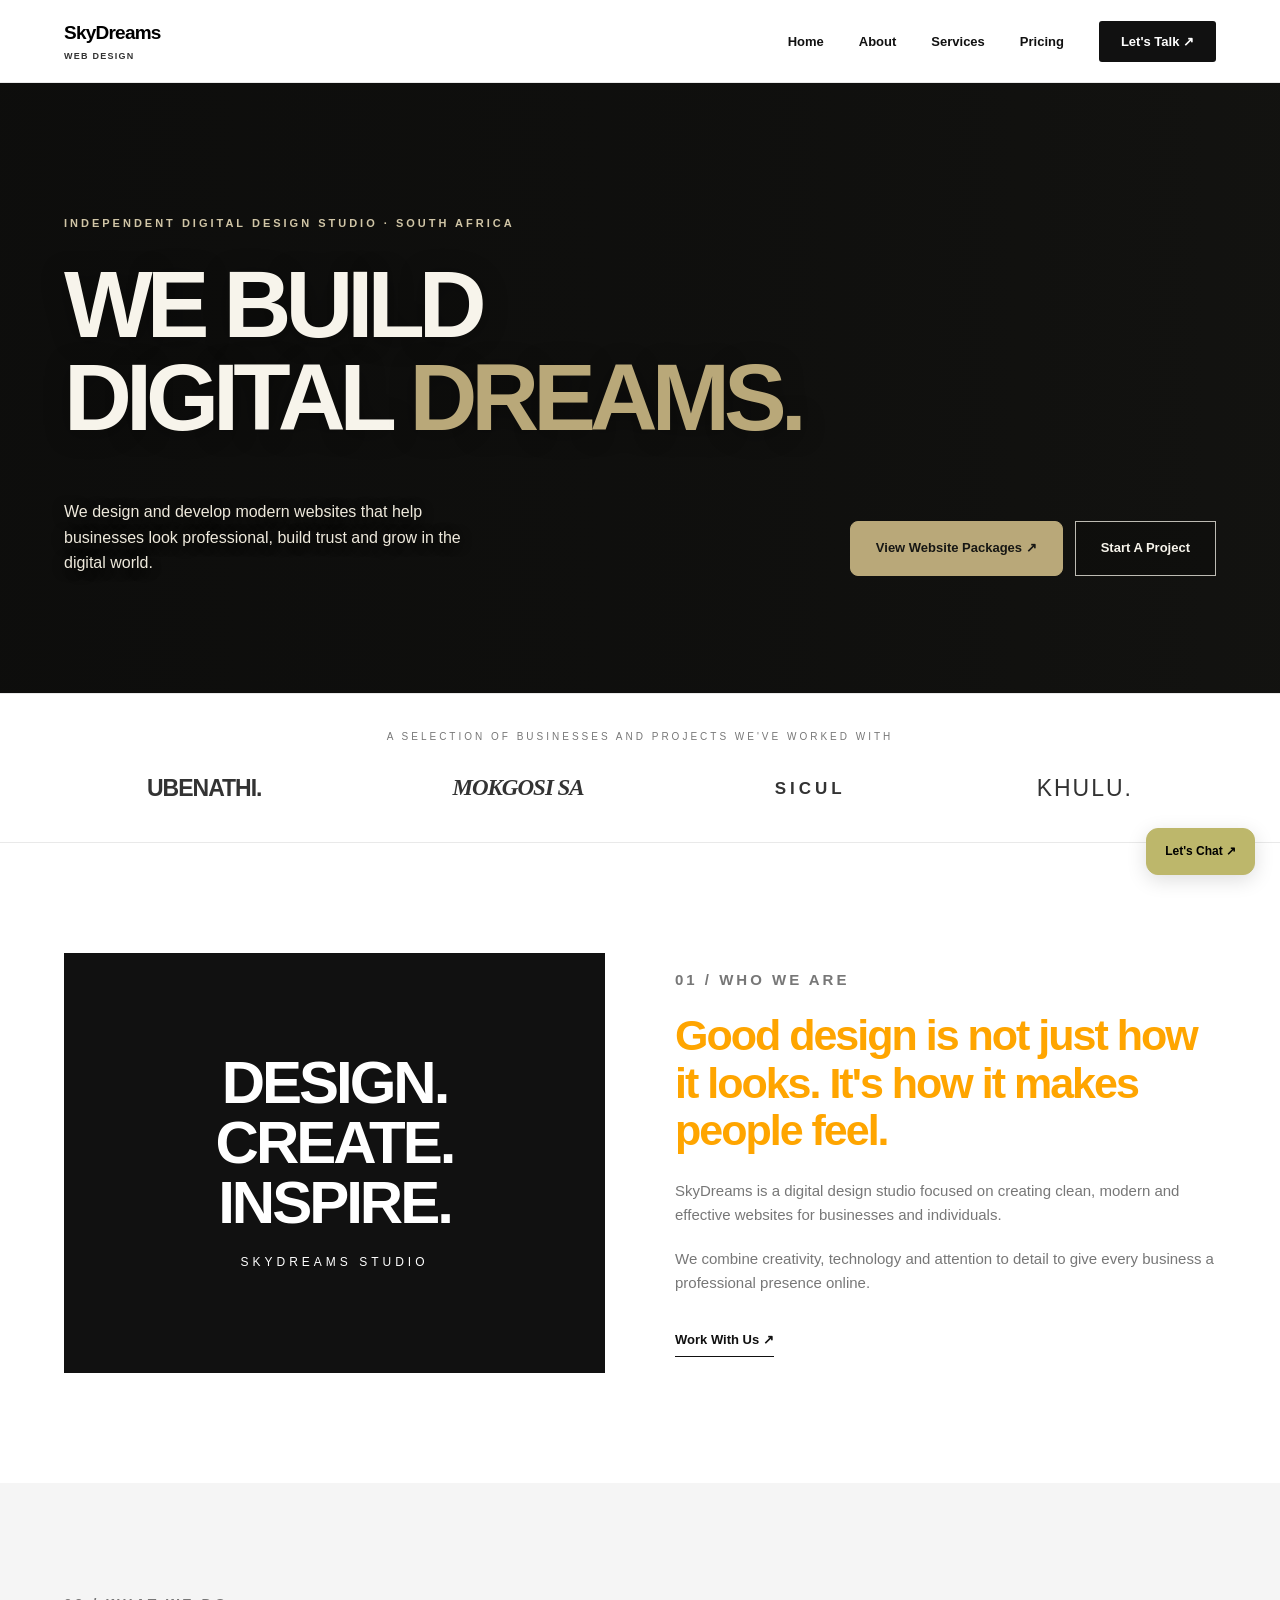
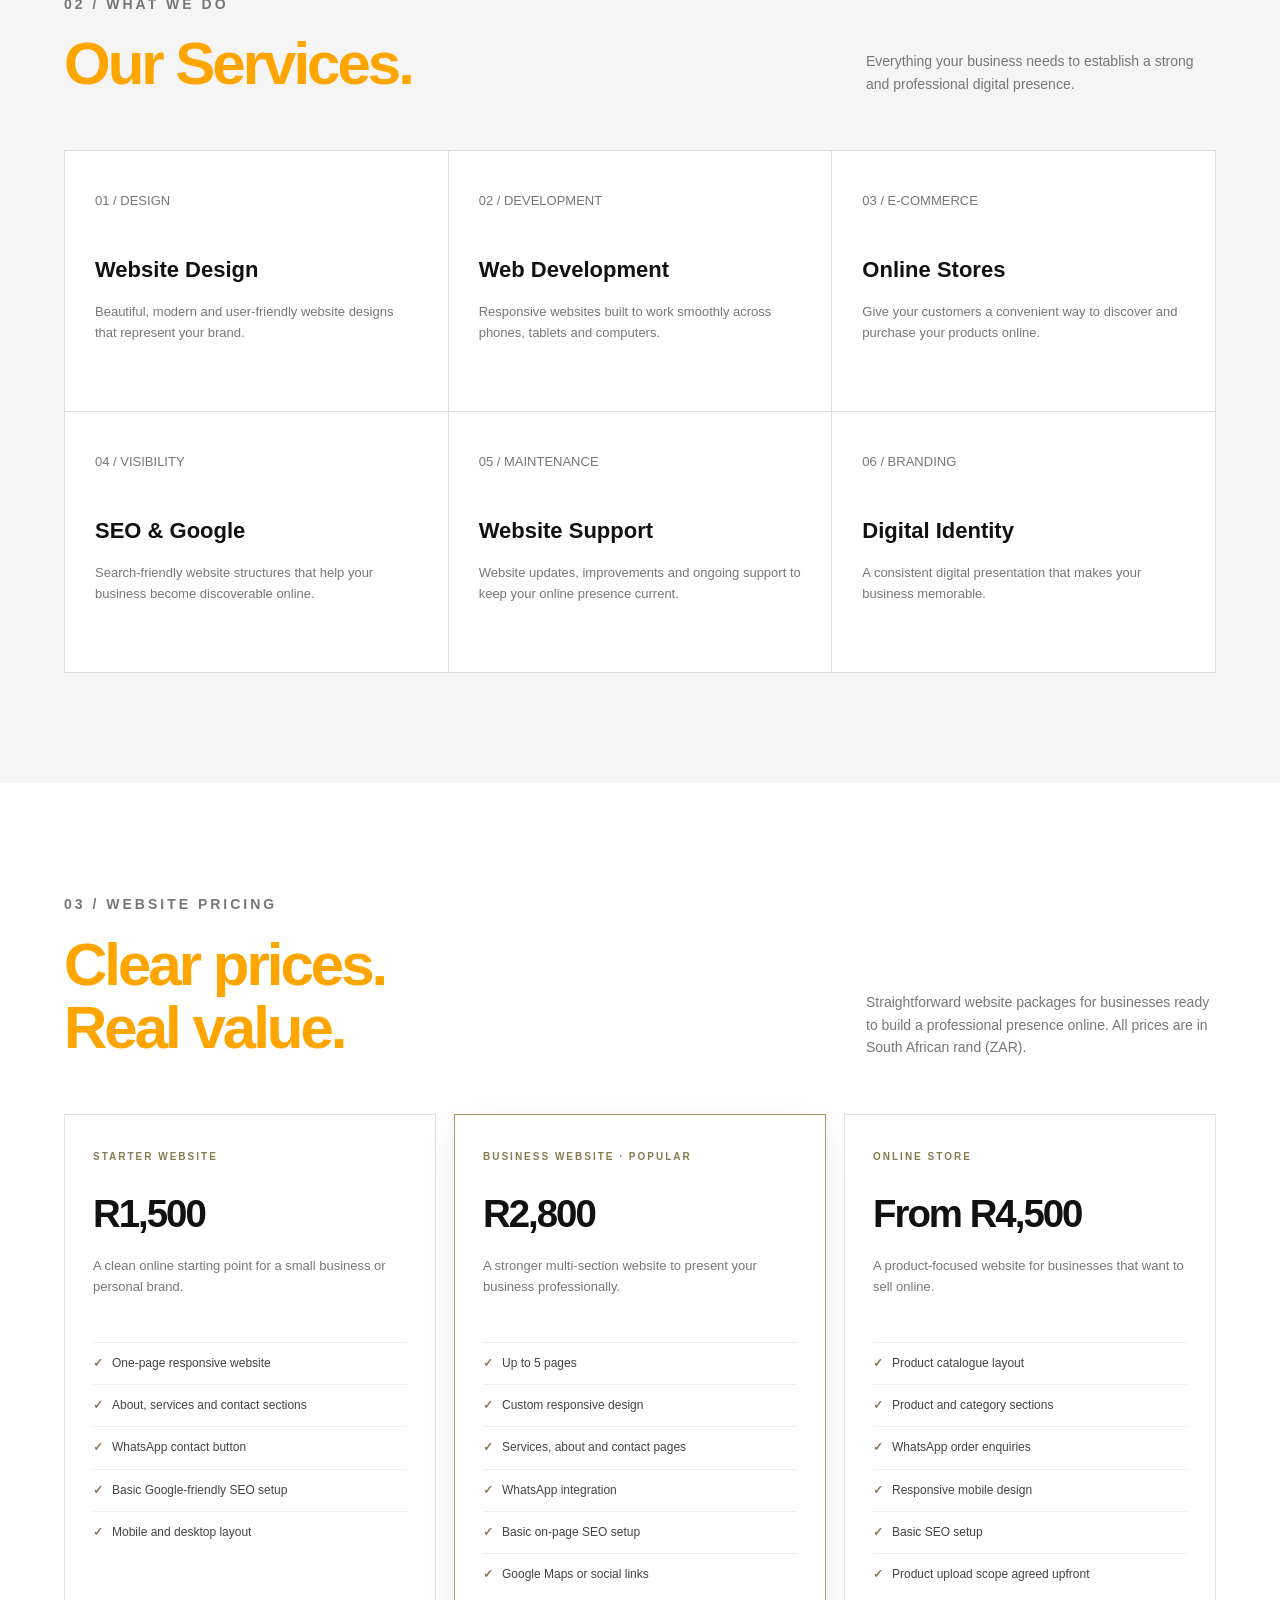
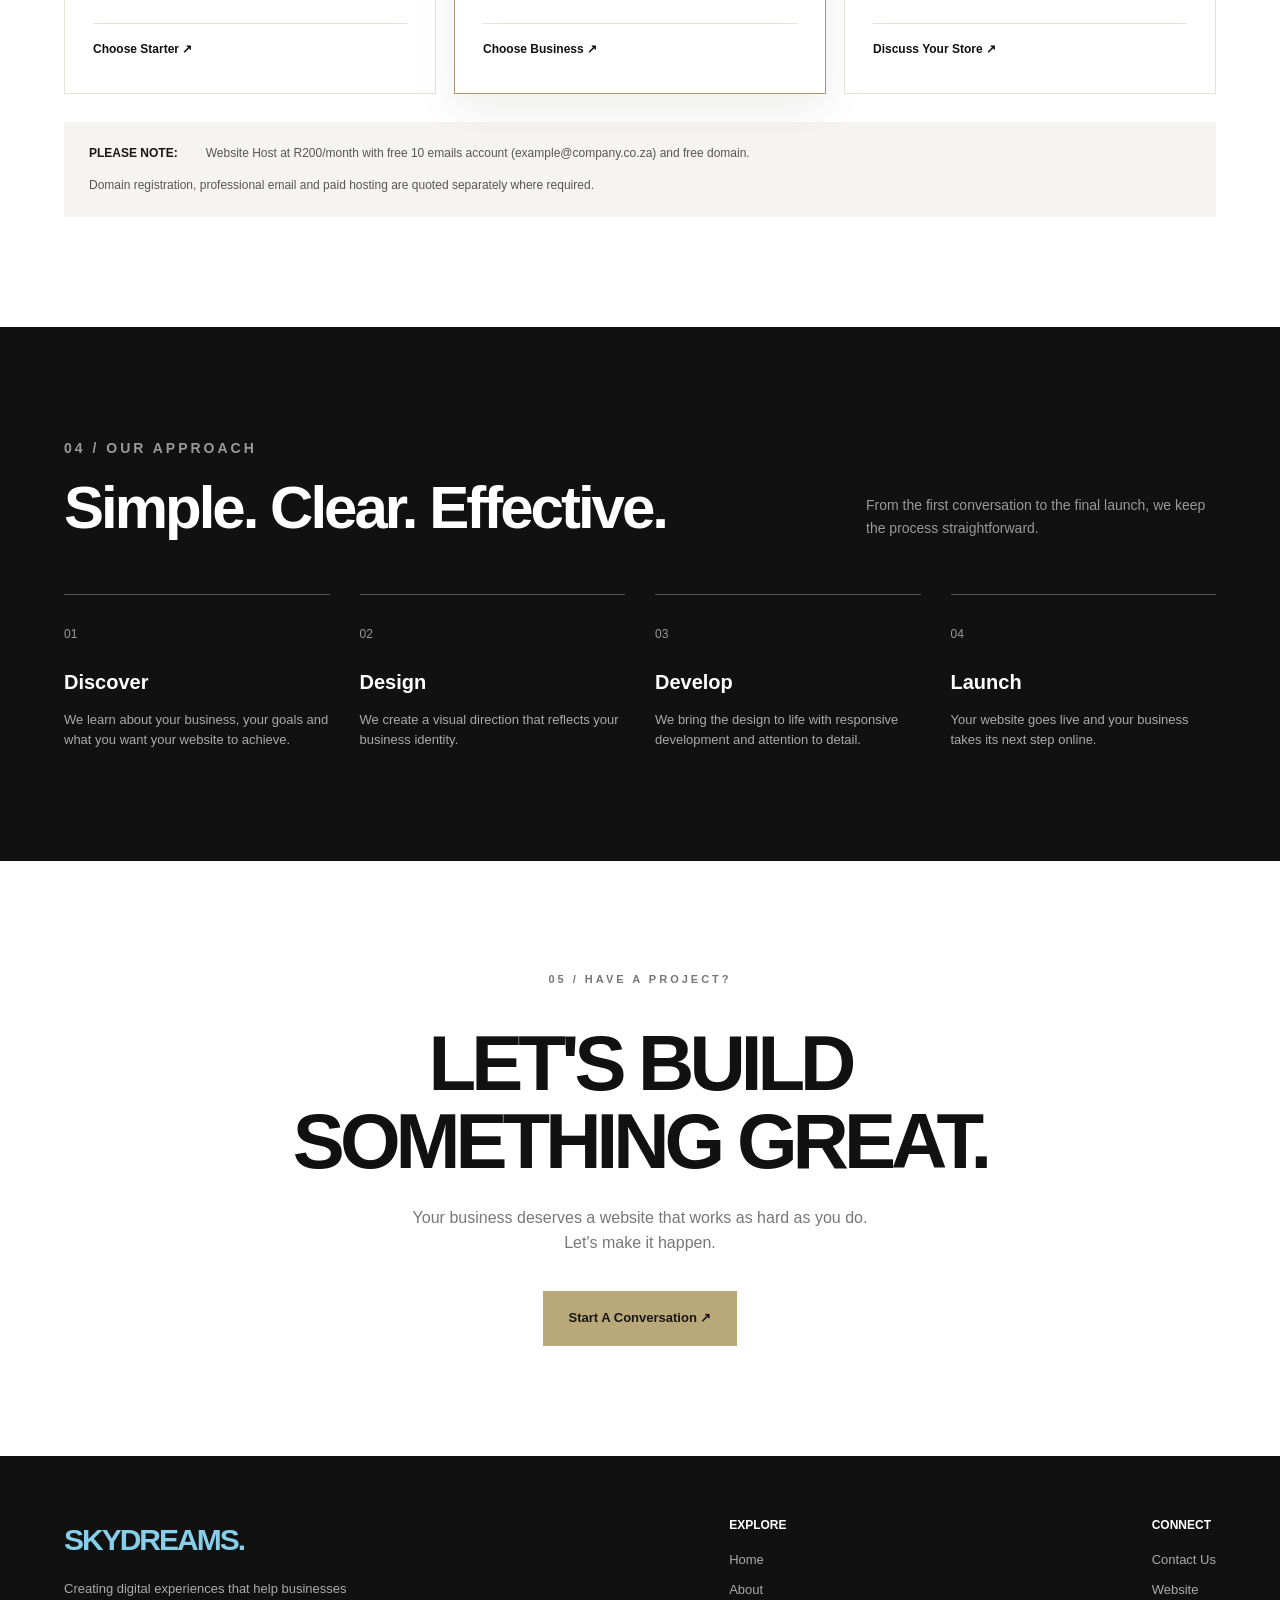
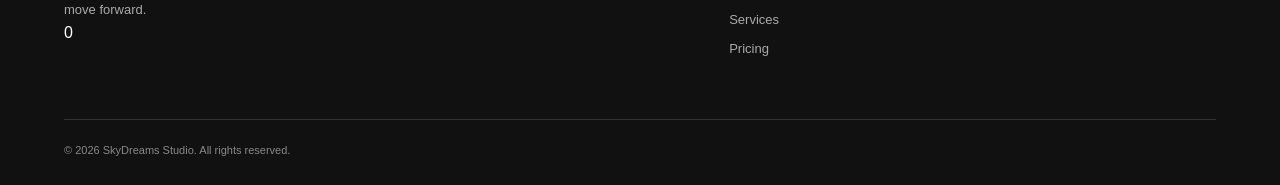
==== commit 0206668e: "Update pricing note for website hosting details" ====
--- a/index.html
+++ b/index.html
@@ -1110,8 +1110,8 @@
         </div>
 
         <div class="pricing-note">
-            <strong>Add</strong>
-            <span>Website Host at R200/month with free 20 emails account (example@company.co.za) and  free domain.</span>
+            <strong><b>PLEASE NOTE:</b></strong>
+            <span>Website Host at R200/month with free 10 emails account (example@company.co.za) and  free domain.</span>
             
             <span>
                 Domain registration, professional email and paid hosting
@@ -1260,7 +1260,7 @@
 
 <!-- WHATSAPP -->
 
-<a href="https://wa.me/27XXXXXXXXX"
+<a href="https://wa.me/27648969111"
    class="whatsapp" id="whatsappBtn">
     Let's Chat ↗
 </a>
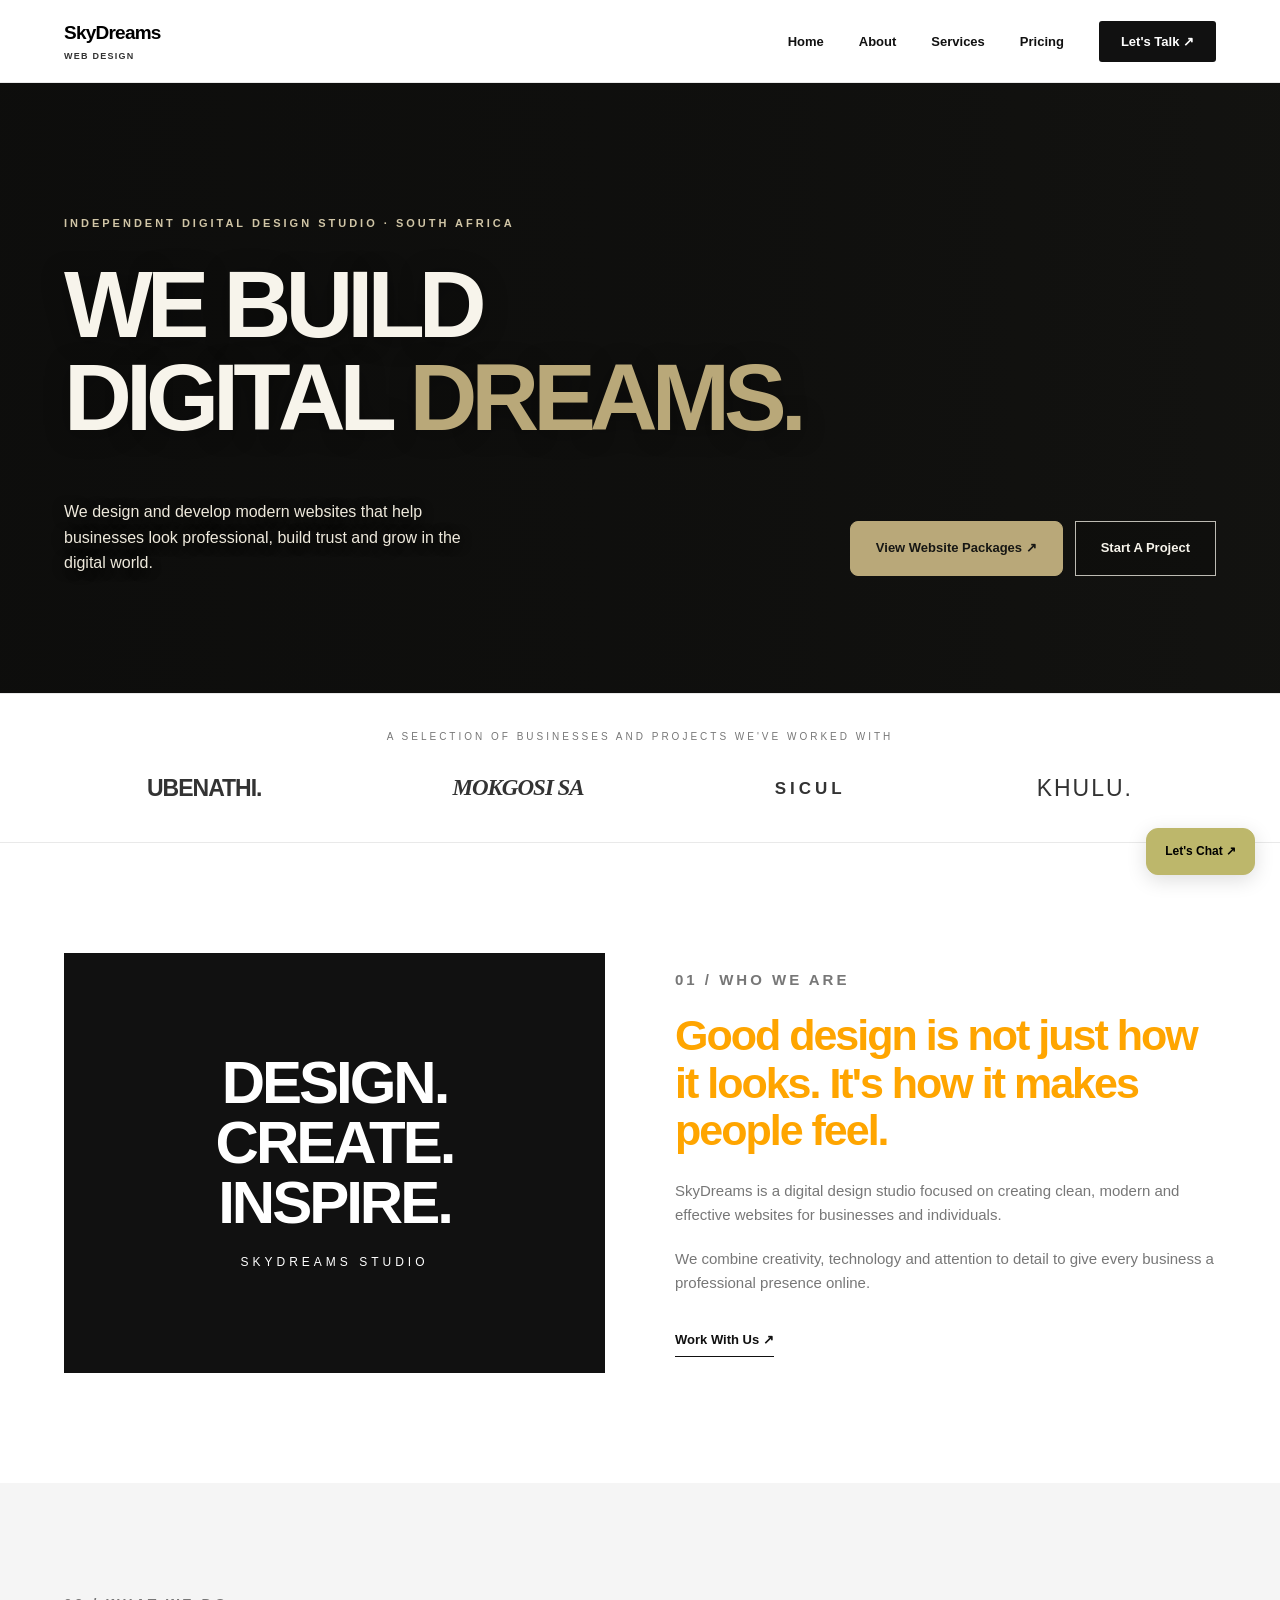
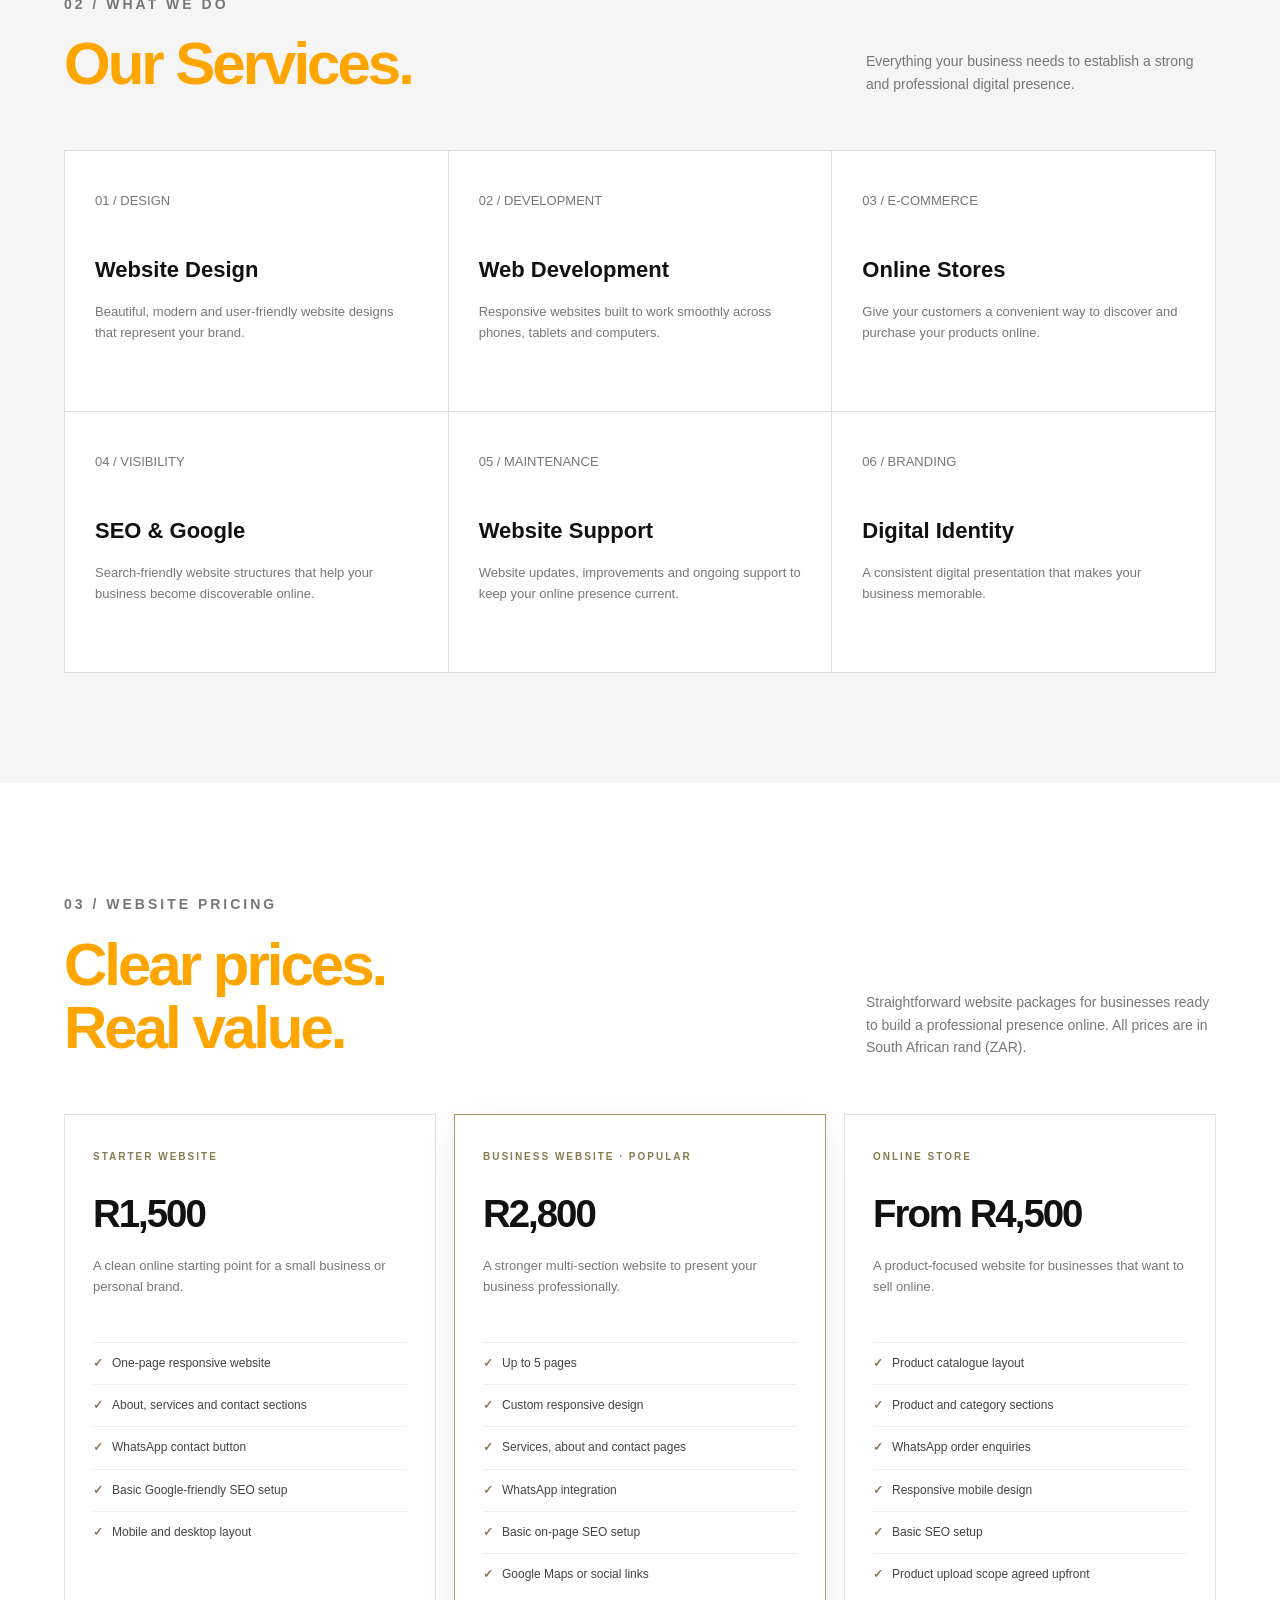
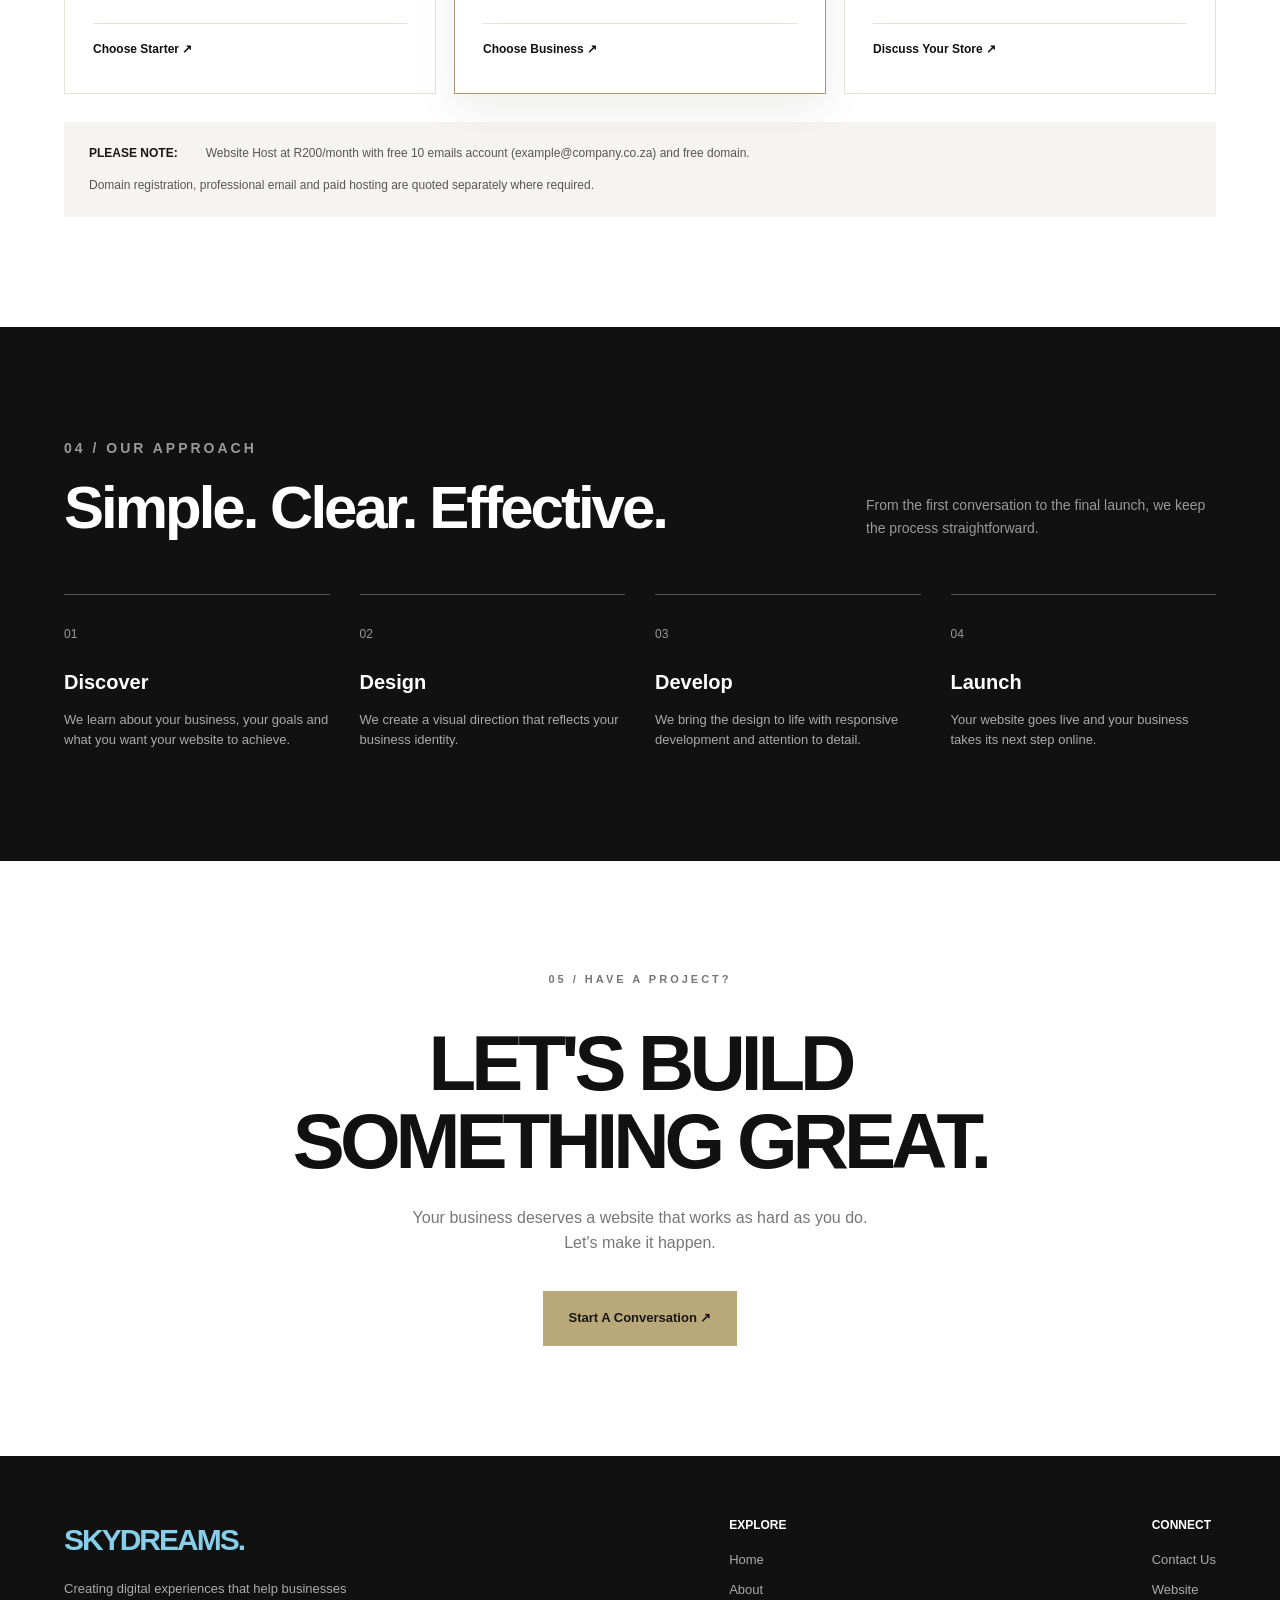
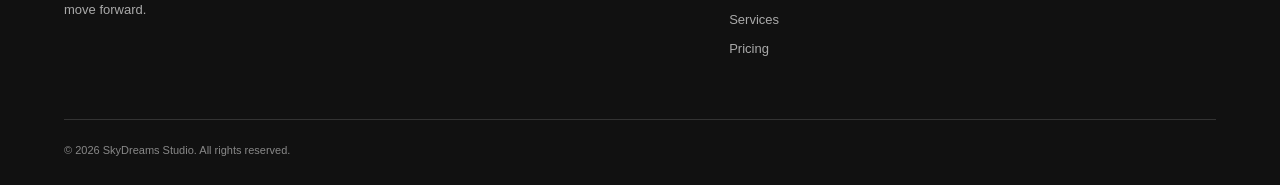
==== commit 0e47878e: "Fix footer paragraph closing tag in index.html" ====
--- a/index.html
+++ b/index.html
@@ -1223,7 +1223,7 @@
                 <p class="footer-description">
                     Creating digital experiences that help
                     businesses move forward.
-                </p>0
+                </p>
             </div>
 
             <div class="footer-links">
